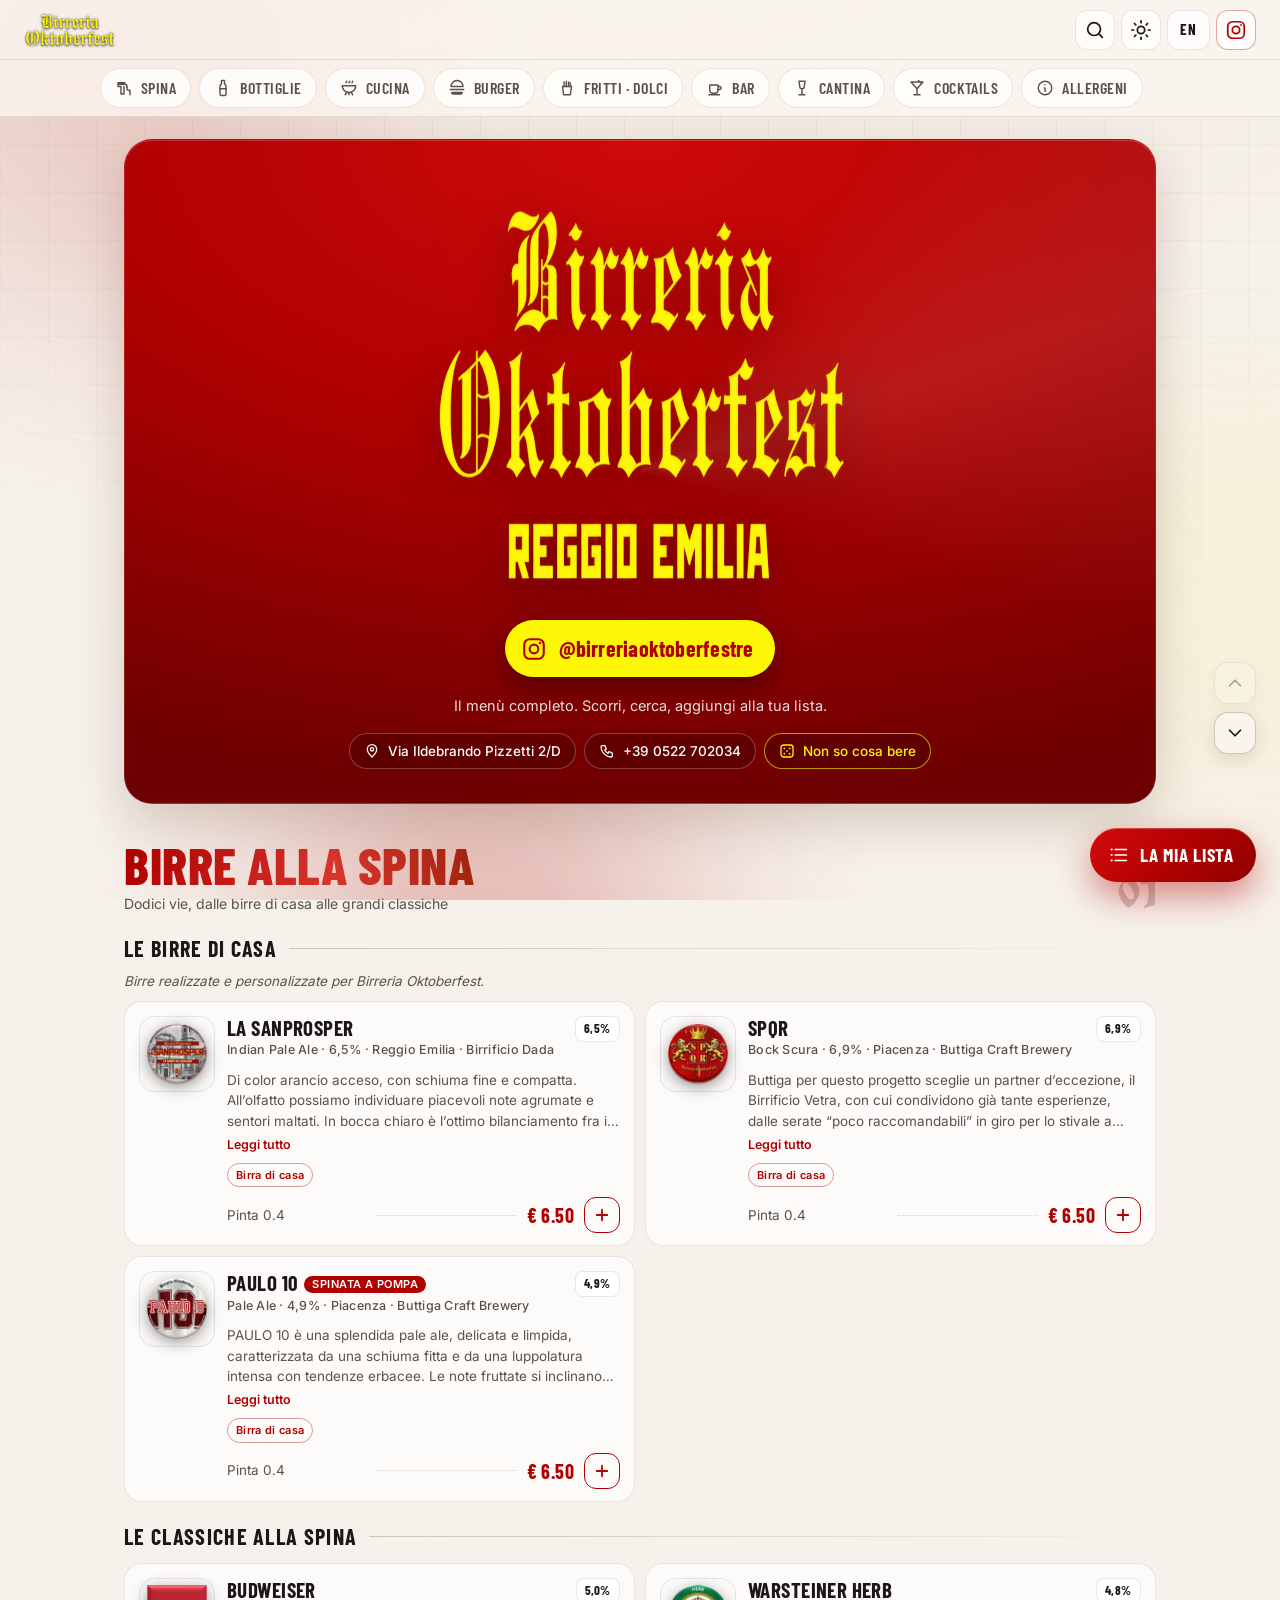
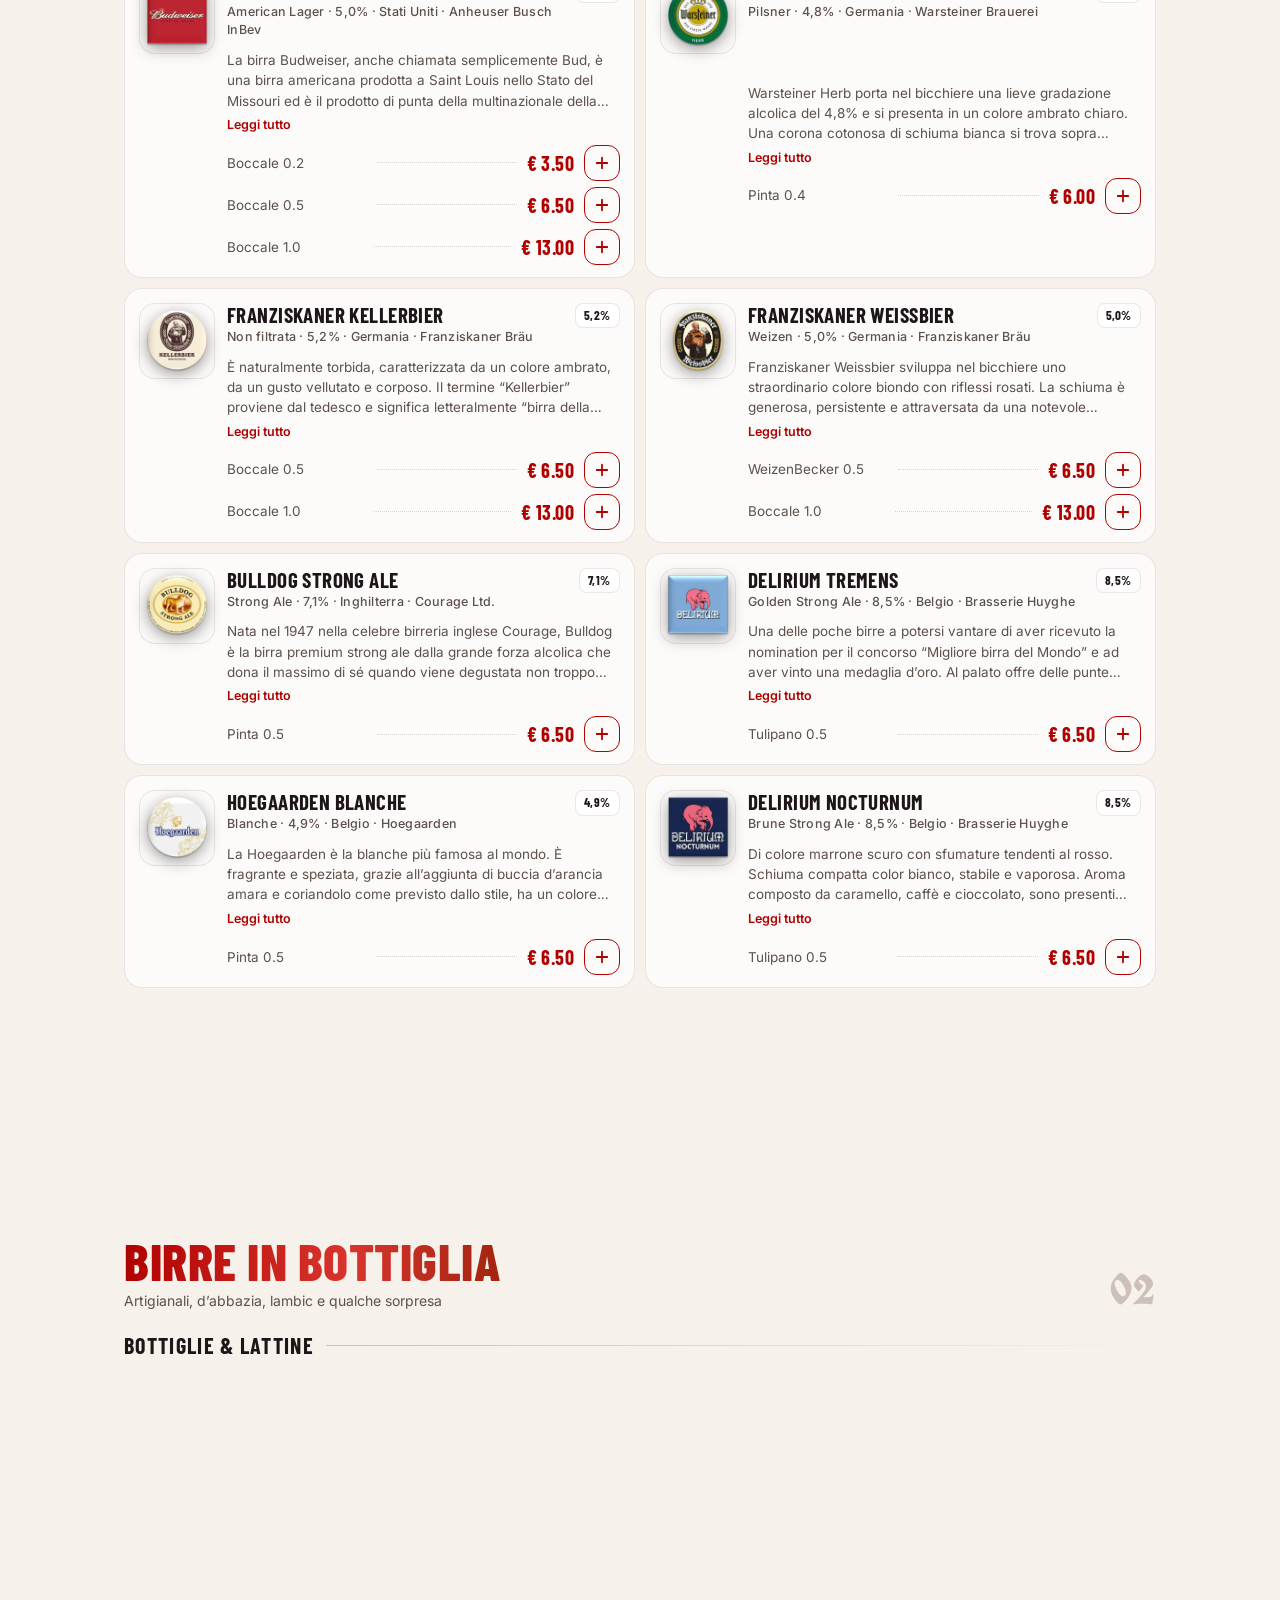
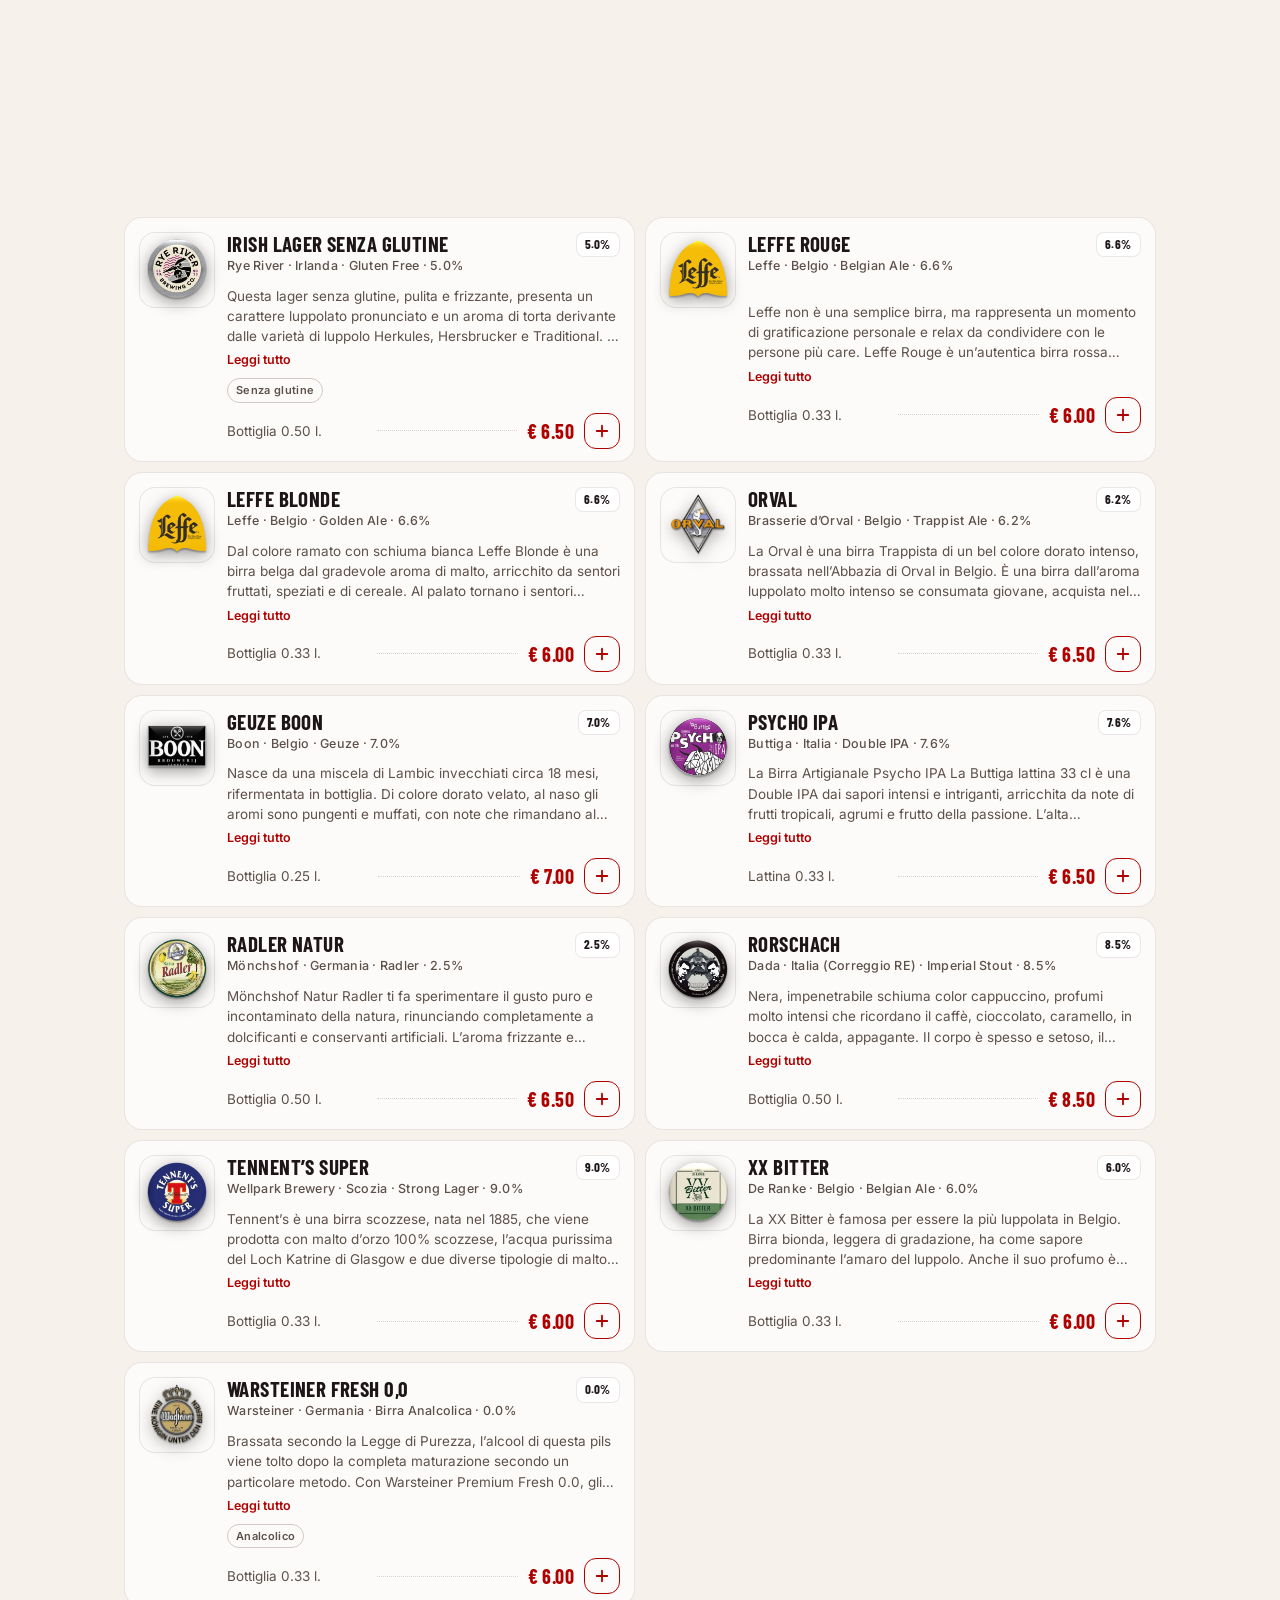
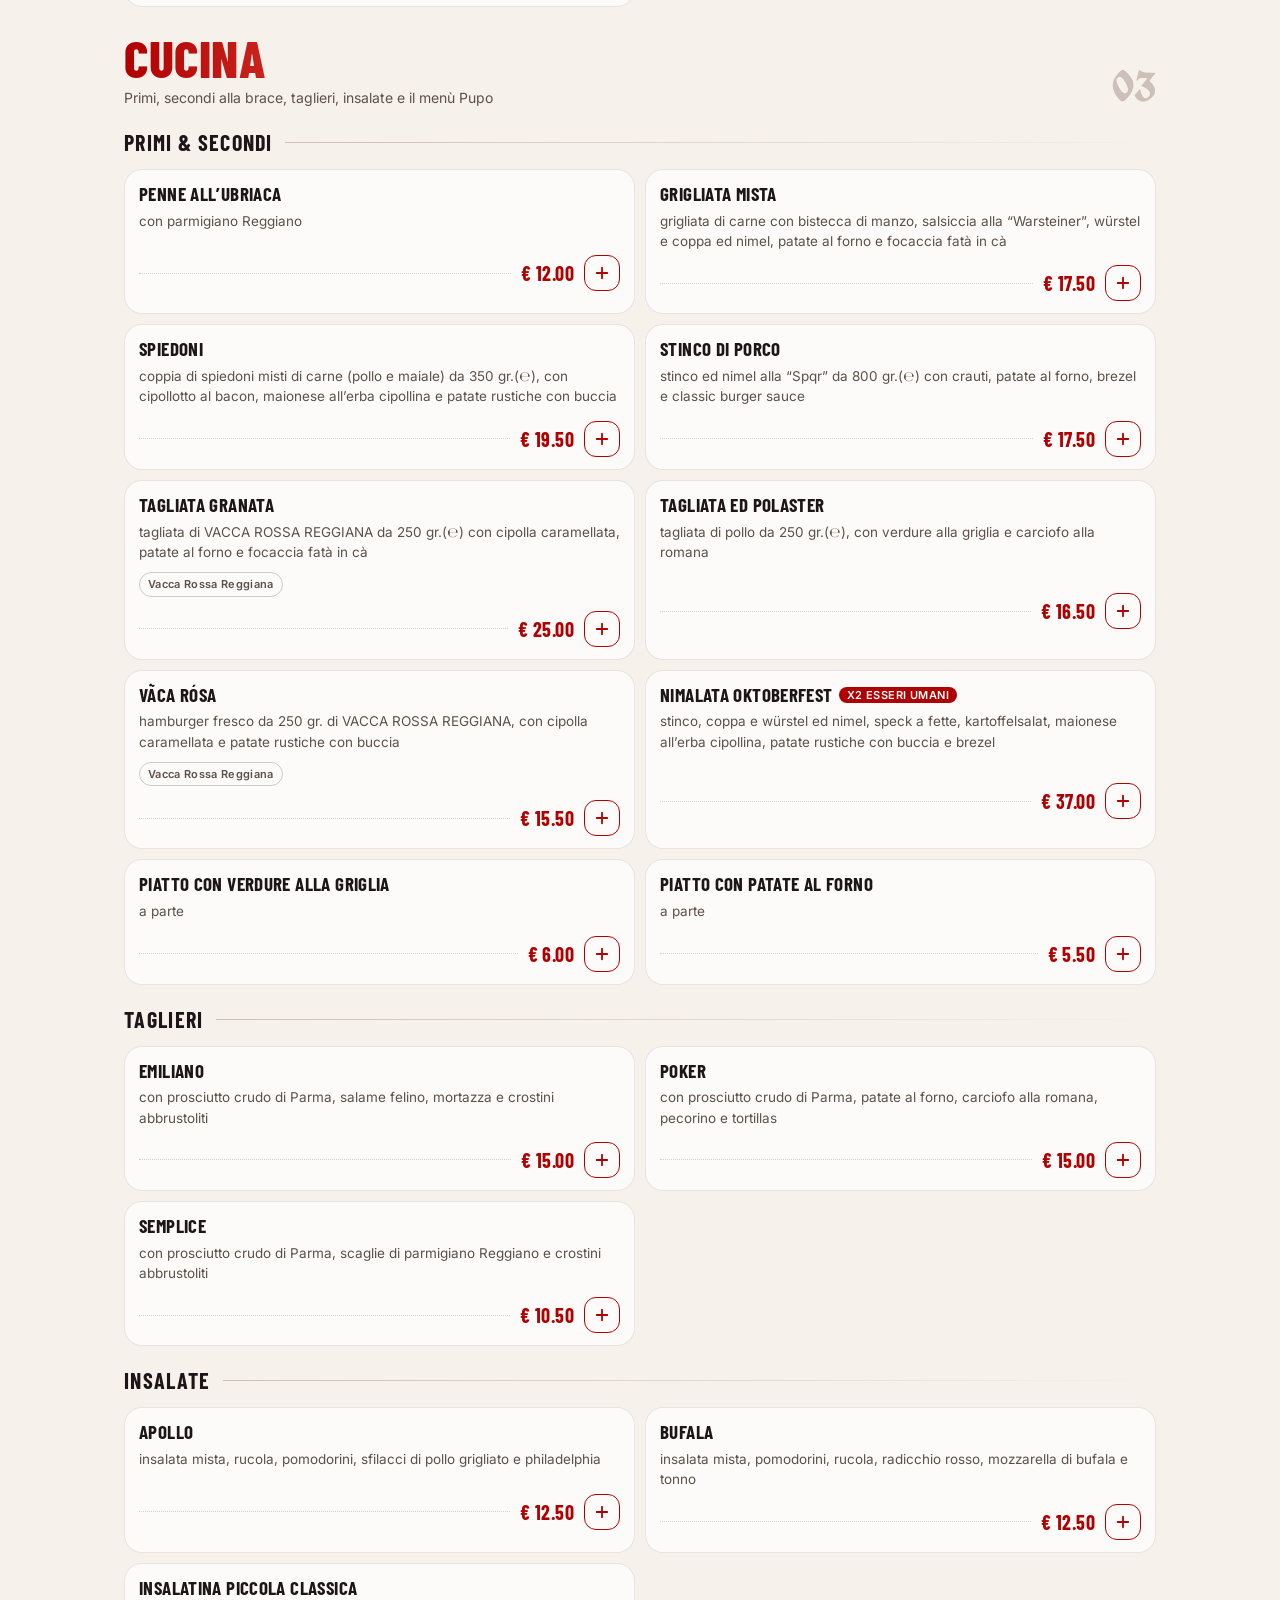
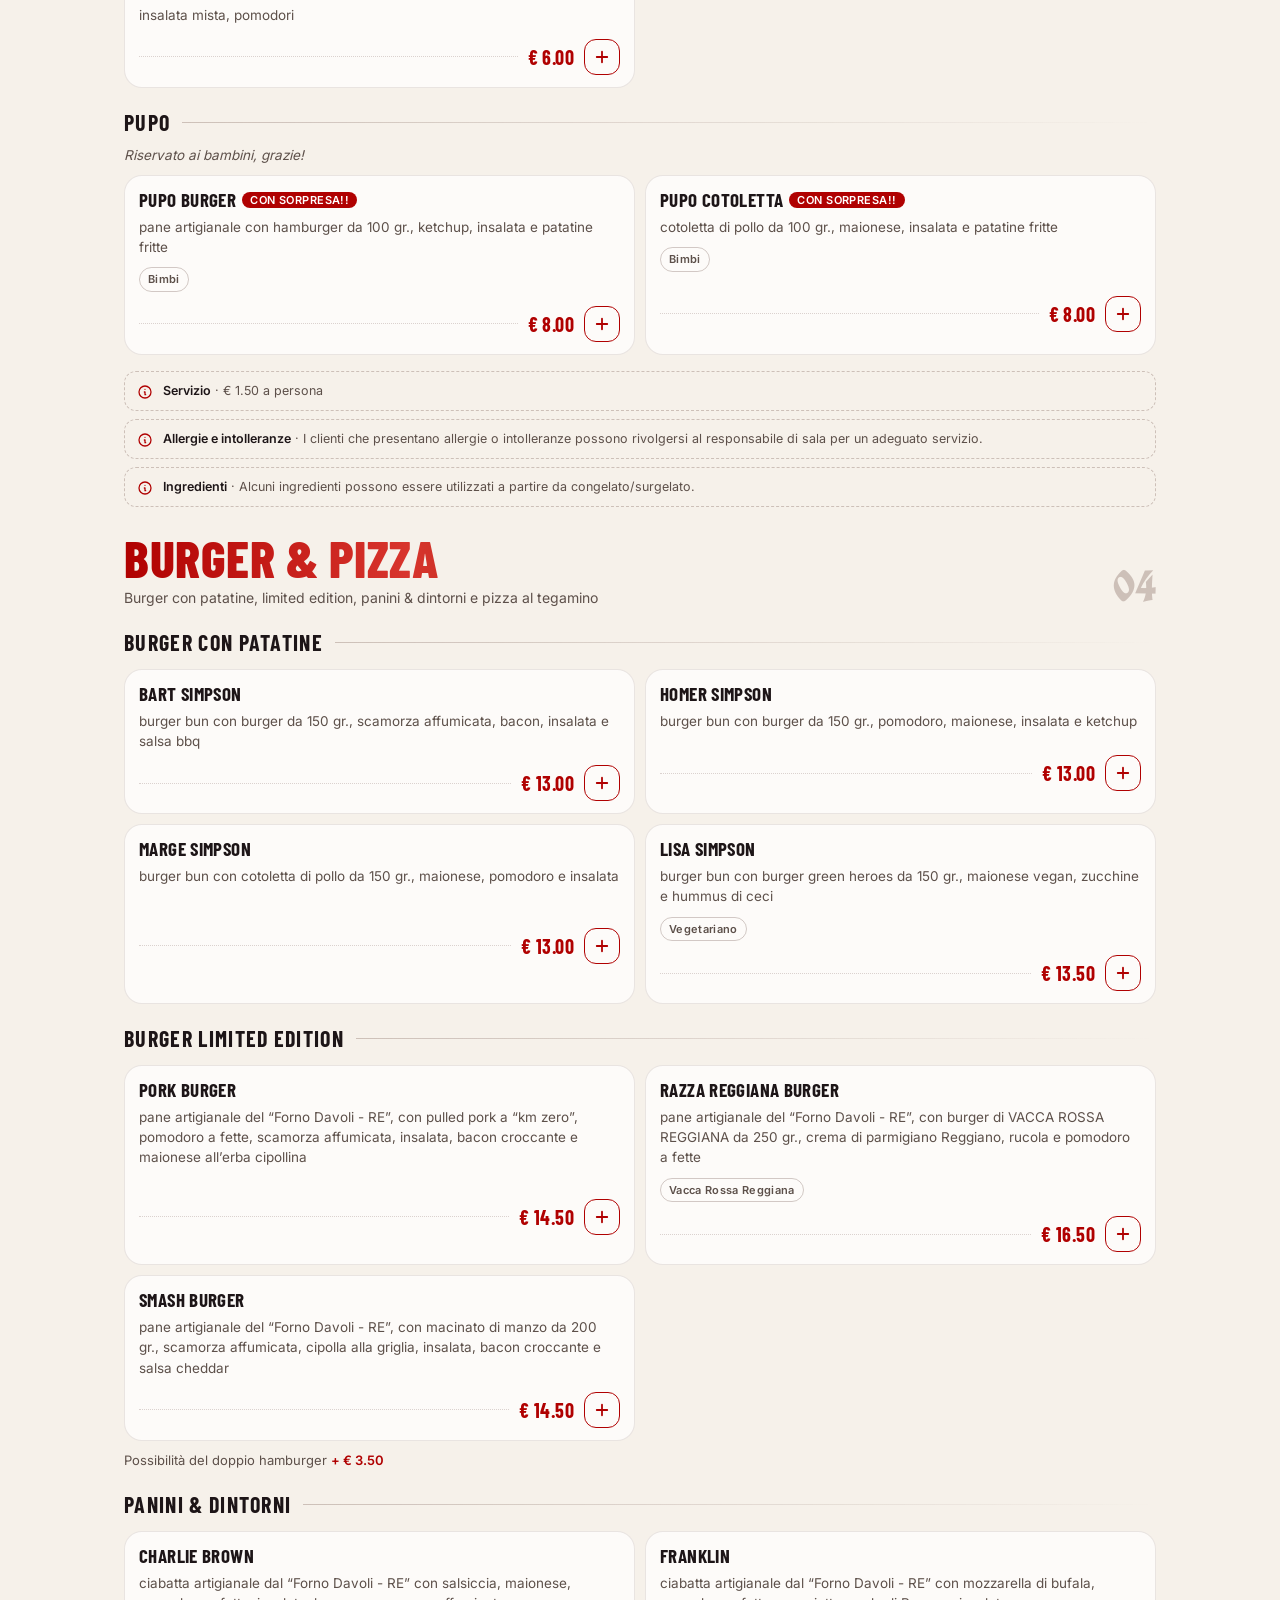
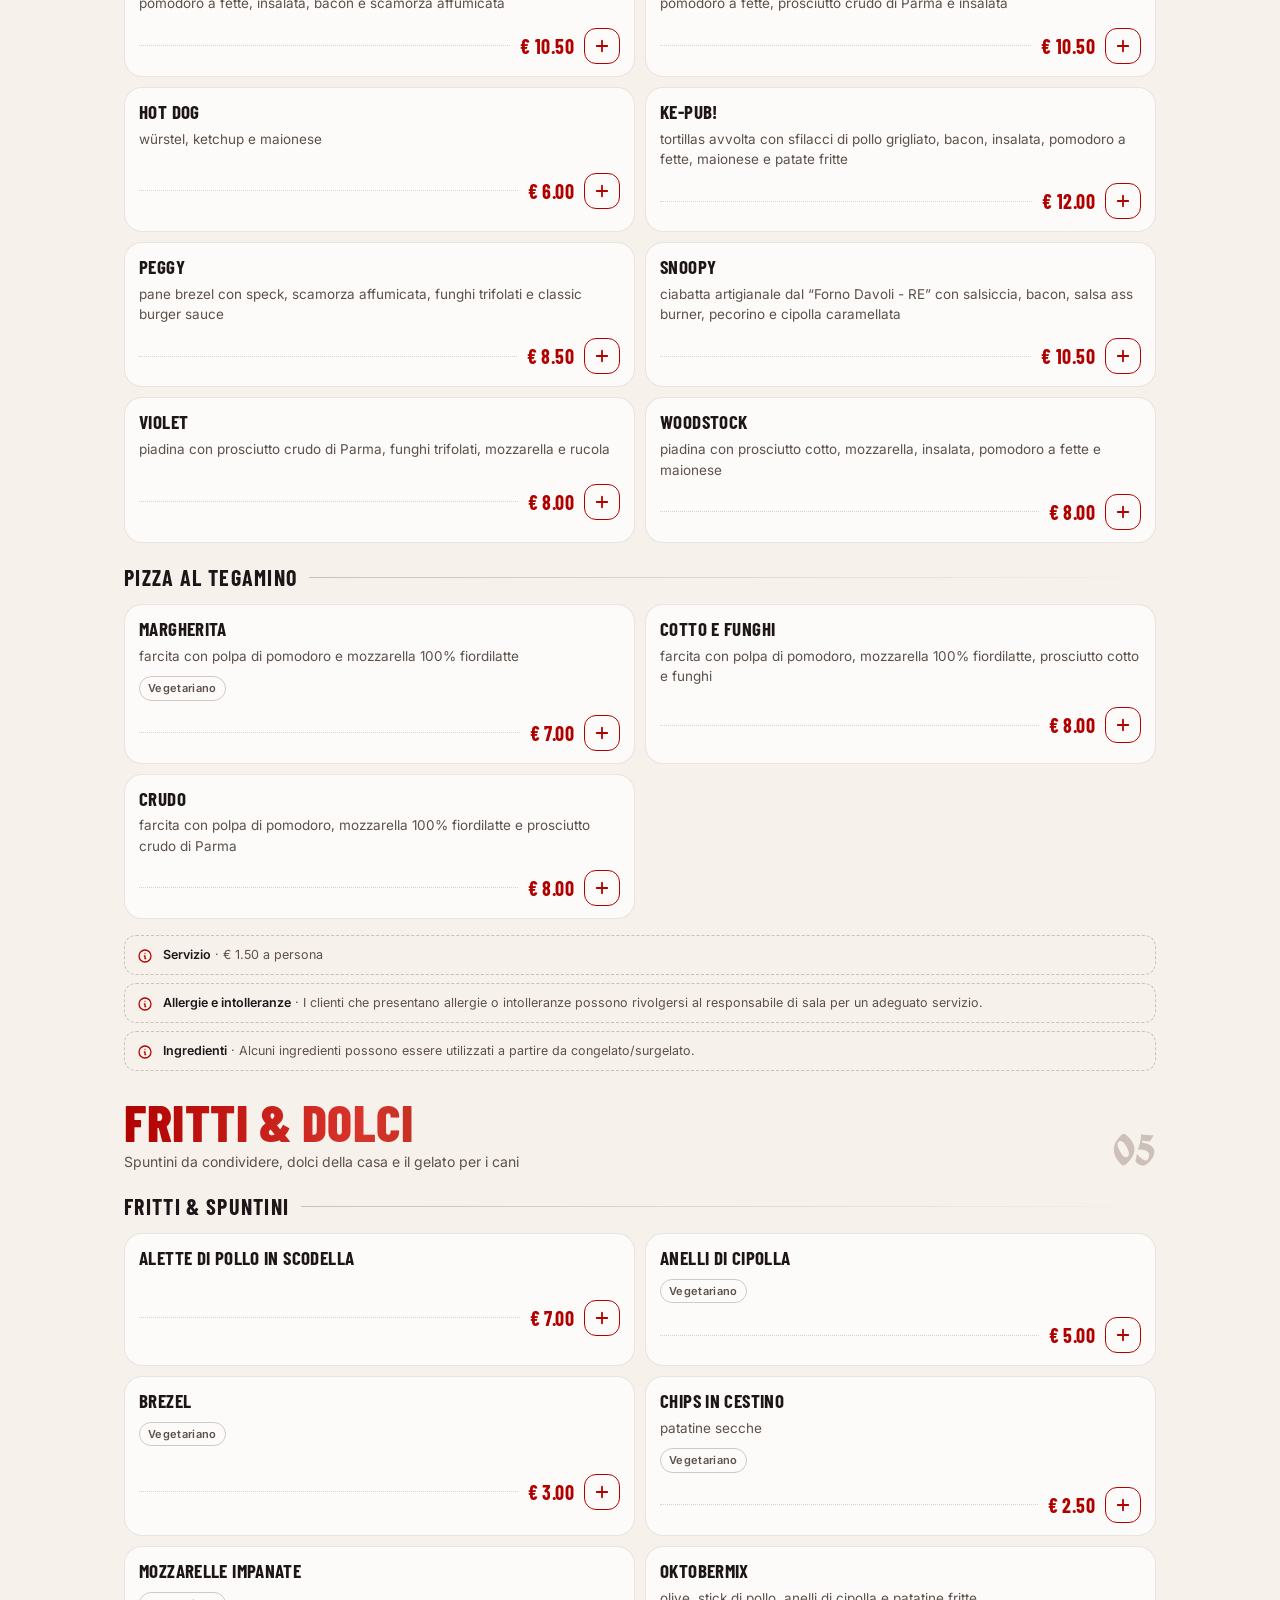
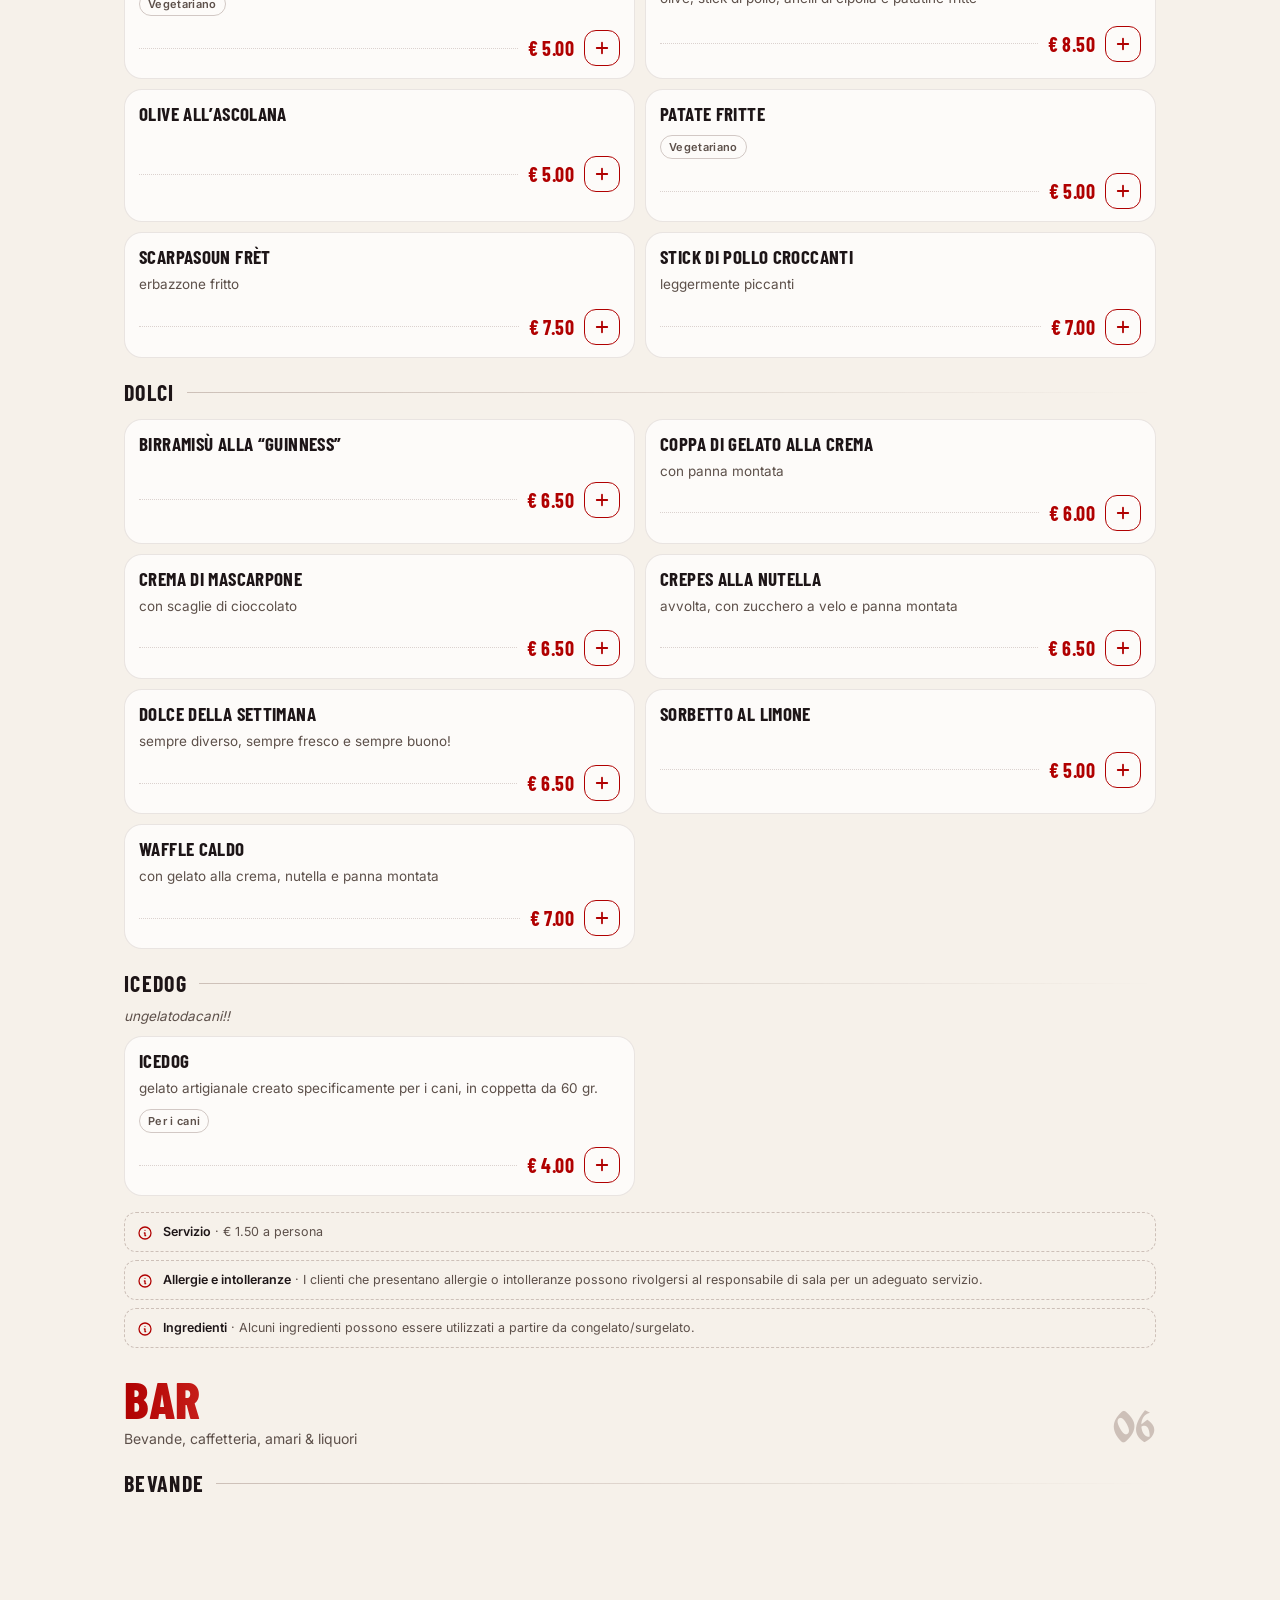
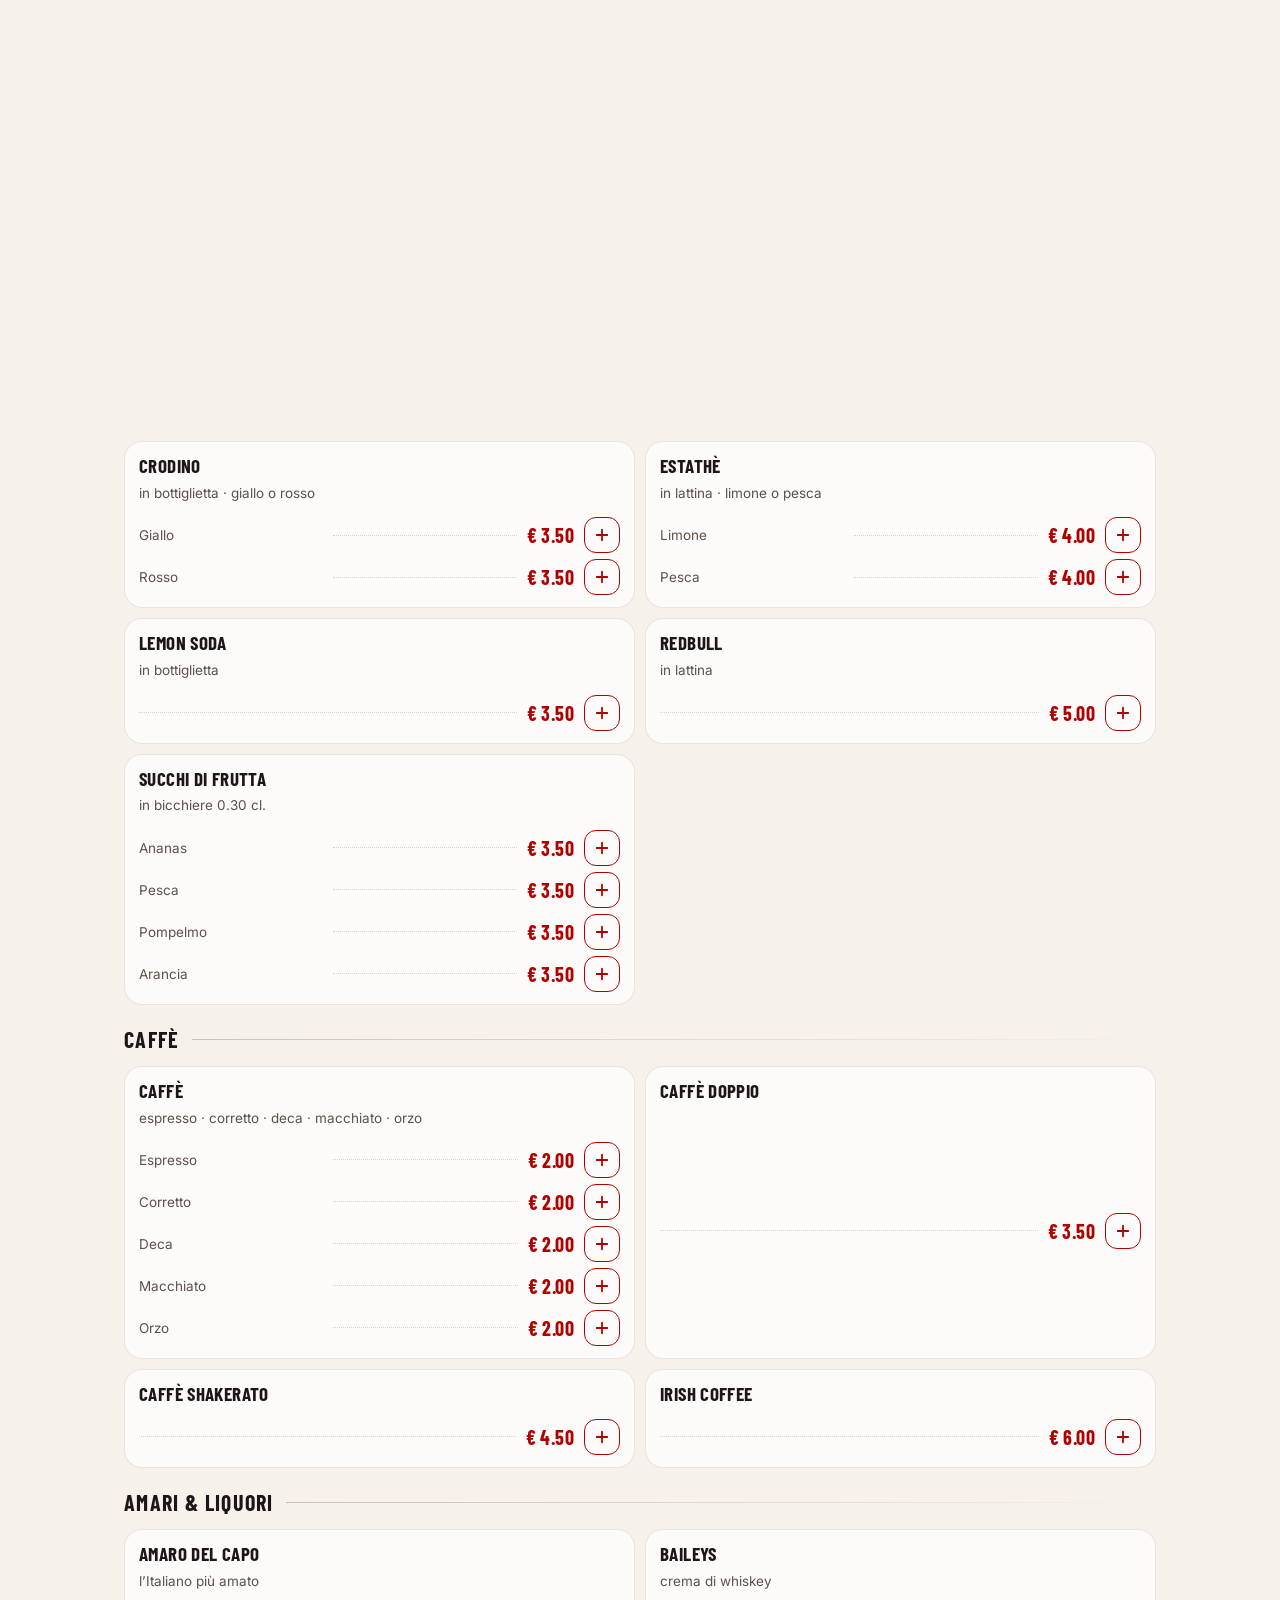
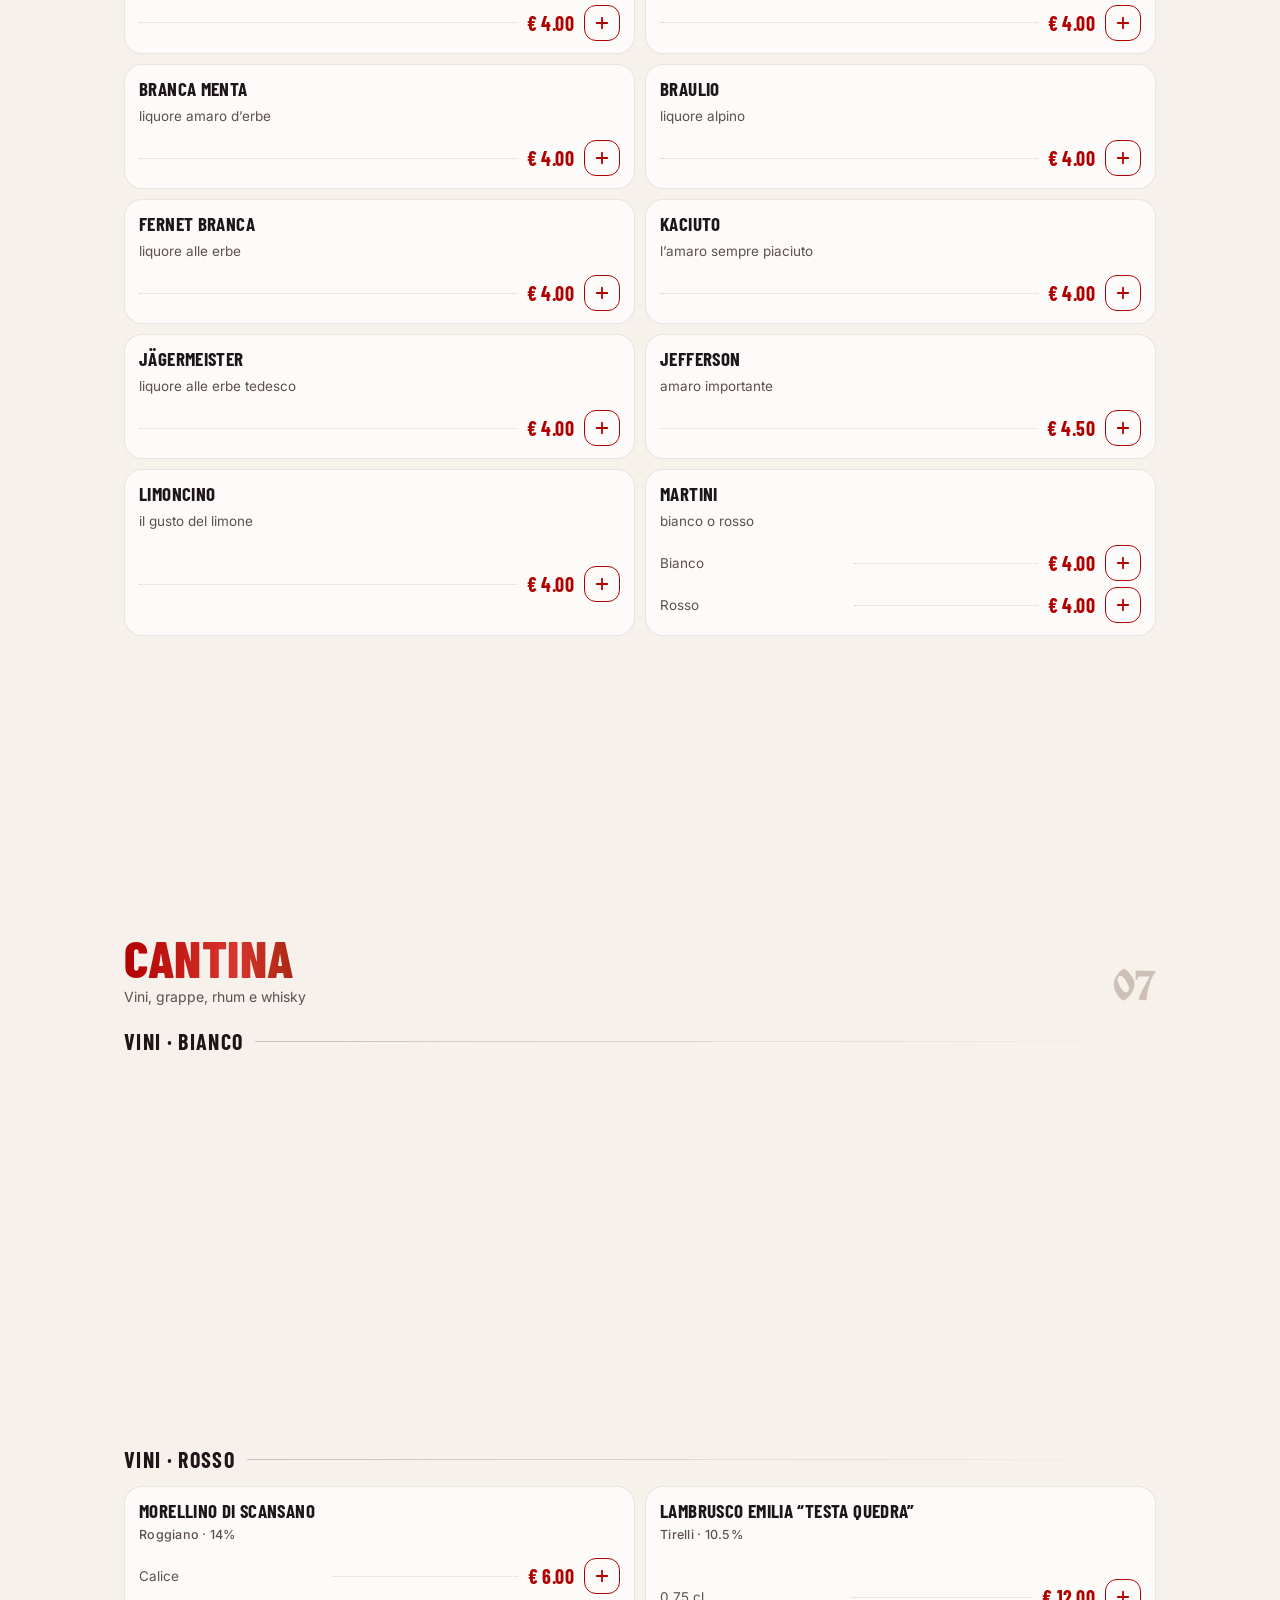
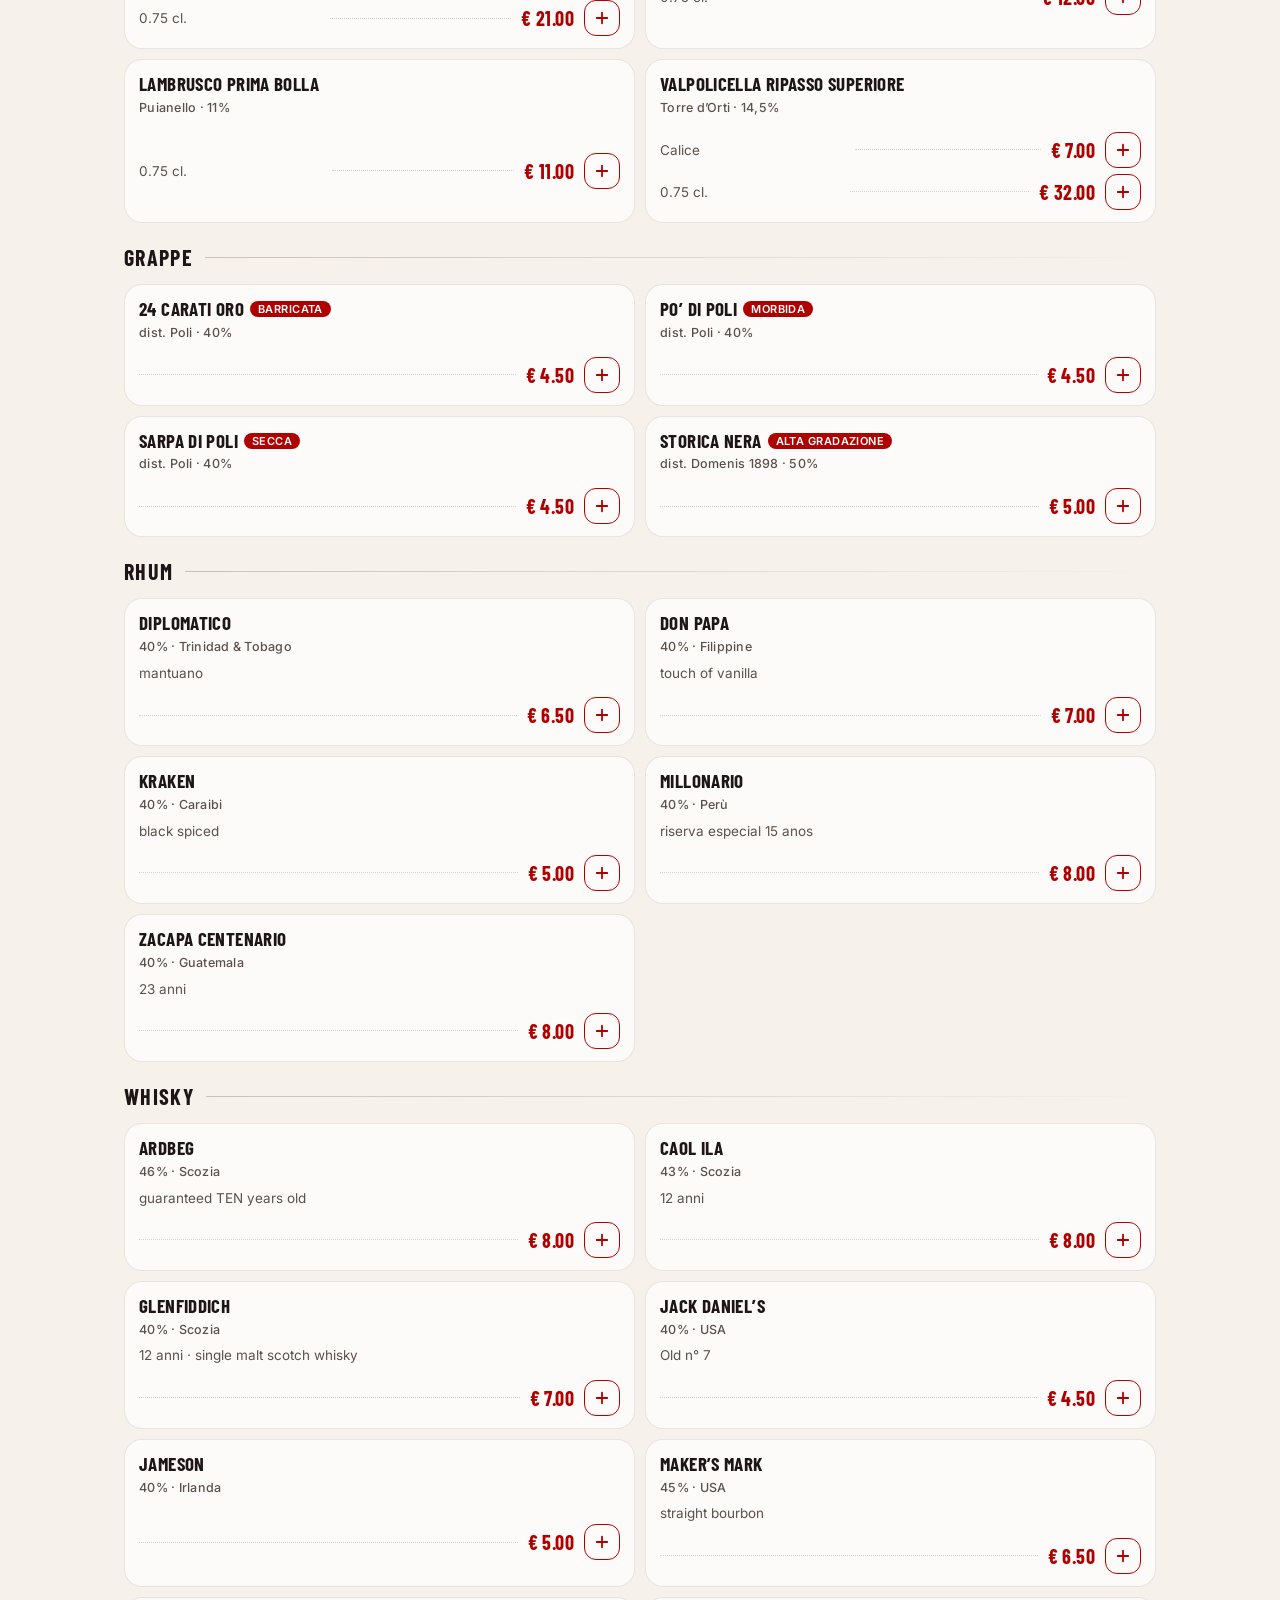
==== oktoberfest/index.html @ c05398ce "Add Birreria Oktoberfest digital menu Responsive single-page HTML menu for Birreria Oktoberfest (Reg" ====
<!DOCTYPE html>
<html lang="it" data-theme="dark">
<head>
  <meta charset="utf-8">
  <meta name="viewport" content="width=device-width, initial-scale=1, viewport-fit=cover">
  <title>Menù · Birreria Oktoberfest Reggio Emilia</title>
  <meta name="description" content="Il menù digitale di Birreria Oktoberfest, Reggio Emilia: birre alla spina e in bottiglia, cucina, burger, pizza al tegamino, fritti, dolci, cantina e cocktails.">
  <meta name="theme-color" content="#b00101" media="(prefers-color-scheme: dark)">
  <meta name="theme-color" content="#b00101" media="(prefers-color-scheme: light)">
  <meta name="color-scheme" content="dark light">
  <meta name="apple-mobile-web-app-capable" content="yes">
  <meta name="apple-mobile-web-app-status-bar-style" content="black-translucent">
  <meta name="apple-mobile-web-app-title" content="Oktoberfest RE">
  <meta name="mobile-web-app-capable" content="yes">

  <meta property="og:type" content="website">
  <meta property="og:title" content="Menù · Birreria Oktoberfest Reggio Emilia">
  <meta property="og:description" content="Birre alla spina, bottiglie, cucina, burger, pizza, fritti, dolci, cantina e cocktails. Scansiona, scegli, segnati la tua lista.">
  <meta property="og:image" content="assets/img/logo-story.jpg">
  <meta property="og:locale" content="it_IT">
  <meta name="twitter:card" content="summary_large_image">

  <link rel="icon" href="assets/img/favicon.svg" type="image/svg+xml">
  <link rel="apple-touch-icon" href="assets/img/apple-touch-icon.png">
  <link rel="manifest" href="manifest.webmanifest">

  <link rel="preload" href="assets/fonts/barlow-condensed-700.woff2" as="font" type="font/woff2" crossorigin>
  <link rel="preload" href="assets/fonts/inter-variable.woff2" as="font" type="font/woff2" crossorigin>
  <link rel="stylesheet" href="assets/css/fonts.css">
  <link rel="stylesheet" href="assets/css/style.css">
</head>
<body>
  <noscript>
    <div class="noscript">Per visualizzare il menù è necessario abilitare JavaScript.</div>
  </noscript>

  <!-- Barra di avanzamento scroll -->
  <div class="progress" aria-hidden="true"><span id="progressBar"></span></div>

  <!-- Sfondo animato -->
  <div class="bg" aria-hidden="true">
    <div class="bg__glow bg__glow--a"></div>
    <div class="bg__glow bg__glow--b"></div>
    <div class="bg__glow bg__glow--c"></div>
    <div class="bg__grid"></div>
    <div class="bg__noise"></div>
  </div>

  <!-- Header -->
  <header class="topbar" id="topbar">
    <a class="topbar__brand" href="#top" data-i18n-aria="backToTop" aria-label="Torna all'inizio">
      <img src="assets/img/wordmark.webp" alt="Birreria Oktoberfest" width="600" height="225" decoding="async">
    </a>
    <div class="topbar__actions">
      <button class="icon-btn" id="searchToggle" type="button" data-i18n-aria="search" aria-label="Cerca nel menù" aria-expanded="false" aria-controls="searchBar">
        <svg viewBox="0 0 24 24"><circle cx="11" cy="11" r="7"/><path d="m20 20-3.5-3.5"/></svg>
      </button>
      <button class="icon-btn" id="themeToggle" type="button" data-i18n-aria="theme" aria-label="Cambia tema">
        <svg class="ic-moon" viewBox="0 0 24 24"><path d="M21 12.8A9 9 0 1 1 11.2 3a7 7 0 0 0 9.8 9.8Z"/></svg>
        <svg class="ic-sun" viewBox="0 0 24 24"><circle cx="12" cy="12" r="4"/><path d="M12 2v2M12 20v2M4.9 4.9l1.4 1.4M17.7 17.7l1.4 1.4M2 12h2M20 12h2M4.9 19.1l1.4-1.4M17.7 6.3l1.4-1.4"/></svg>
      </button>
      <button class="lang-btn" id="langToggle" type="button" aria-label="Switch language to English">EN</button>
      <a class="icon-btn icon-btn--ig" id="igTop" href="https://www.instagram.com/birreriaoktoberfestre/" target="_blank" rel="noopener" aria-label="Instagram @birreriaoktoberfestre">
        <svg viewBox="0 0 24 24"><rect x="3" y="3" width="18" height="18" rx="5"/><circle cx="12" cy="12" r="4"/><circle cx="17.5" cy="6.5" r="1" fill="currentColor" stroke="none"/></svg>
      </a>
    </div>
  </header>

  <!-- Ricerca -->
  <div class="searchbar" id="searchBar" hidden>
    <div class="searchbar__inner">
      <svg viewBox="0 0 24 24" aria-hidden="true"><circle cx="11" cy="11" r="7"/><path d="m20 20-3.5-3.5"/></svg>
      <input id="searchInput" type="search" autocomplete="off" spellcheck="false" placeholder="Cerca birra, piatto, cocktail…" data-i18n-ph="searchPh" aria-label="Cerca nel menù">
      <button class="searchbar__clear" id="searchClear" type="button" aria-label="Cancella" hidden>
        <svg viewBox="0 0 24 24"><path d="M6 6l12 12M18 6 6 18"/></svg>
      </button>
    </div>
    <p class="searchbar__hint" id="searchHint" aria-live="polite"></p>
  </div>

  <!-- Navigazione sezioni -->
  <nav class="nav" id="nav" aria-label="Sezioni del menù">
    <div class="nav__scroller" id="navScroller"></div>
    <div class="nav__sub" id="navSub" hidden></div>
  </nav>

  <main id="top">
    <!-- Hero -->
    <section class="hero" id="hero">
      <div class="hero__card">
        <div class="hero__shine" aria-hidden="true"></div>
        <img class="hero__logo" src="assets/img/logo-title.webp" alt="Birreria Oktoberfest · Reggio Emilia" width="785" height="410" fetchpriority="high">
        <a class="ig-pill" id="igPill" href="https://www.instagram.com/birreriaoktoberfestre/" target="_blank" rel="noopener">
          <svg viewBox="0 0 24 24" aria-hidden="true"><rect x="3" y="3" width="18" height="18" rx="5"/><circle cx="12" cy="12" r="4"/><circle cx="17.5" cy="6.5" r="1.1" fill="currentColor" stroke="none"/></svg>
          <span>@birreriaoktoberfestre</span>
        </a>
        <p class="hero__tag" data-i18n="heroTag">Il menù completo. Scorri, cerca, aggiungi alla tua lista.</p>
        <div class="hero__quick">
          <a class="chip chip--ghost" id="mapsLink" href="#" target="_blank" rel="noopener">
            <svg viewBox="0 0 24 24" aria-hidden="true"><path d="M12 21s7-6.2 7-11.5A7 7 0 0 0 5 9.5C5 14.8 12 21 12 21Z"/><circle cx="12" cy="9.5" r="2.5"/></svg>
            <span id="addrText"></span>
          </a>
          <a class="chip chip--ghost" id="phoneLink" href="#">
            <svg viewBox="0 0 24 24" aria-hidden="true"><path d="M5 4h4l2 5-2.5 1.5a11 11 0 0 0 5 5L15 13l5 2v4a2 2 0 0 1-2 2A16 16 0 0 1 3 6a2 2 0 0 1 2-2Z"/></svg>
            <span id="phoneText"></span>
          </a>
          <button class="chip chip--accent" id="surpriseBtn" type="button">
            <svg viewBox="0 0 24 24" aria-hidden="true"><rect x="3" y="3" width="18" height="18" rx="4"/><circle cx="8" cy="8" r="1.3" fill="currentColor" stroke="none"/><circle cx="16" cy="8" r="1.3" fill="currentColor" stroke="none"/><circle cx="12" cy="12" r="1.3" fill="currentColor" stroke="none"/><circle cx="8" cy="16" r="1.3" fill="currentColor" stroke="none"/><circle cx="16" cy="16" r="1.3" fill="currentColor" stroke="none"/></svg>
            <span data-i18n="surprise">Non so cosa bere</span>
          </button>
        </div>
      </div>
    </section>

    <!-- Le sezioni vengono generate da app.js -->
    <div id="menuRoot"></div>

    <!-- Nessun risultato -->
    <div class="empty" id="emptyState" hidden>
      <svg viewBox="0 0 24 24" aria-hidden="true"><circle cx="11" cy="11" r="7"/><path d="m20 20-3.5-3.5M8.5 11h5"/></svg>
      <p data-i18n="noResults">Nessun risultato. Prova con un’altra parola.</p>
    </div>

    <footer class="footer">
      <img class="footer__logo" src="assets/img/logo-title.webp" alt="" width="785" height="410" loading="lazy" decoding="async">
      <p class="footer__line" id="footerAddr"></p>
      <p class="footer__line" id="footerPhone"></p>
      <a class="ig-pill ig-pill--small" href="https://www.instagram.com/birreriaoktoberfestre/" target="_blank" rel="noopener">
        <svg viewBox="0 0 24 24" aria-hidden="true"><rect x="3" y="3" width="18" height="18" rx="5"/><circle cx="12" cy="12" r="4"/><circle cx="17.5" cy="6.5" r="1.1" fill="currentColor" stroke="none"/></svg>
        <span>@birreriaoktoberfestre</span>
      </a>
      <div class="footer__notes" id="footerNotes"></div>
      <p class="footer__legal" data-i18n="legal">Prezzi in euro, IVA inclusa. Il menù può subire variazioni.</p>
    </footer>
  </main>

  <!-- Pulsanti flottanti -->
  <div class="fabs" aria-hidden="false">
    <button class="fab fab--ghost" id="prevSection" type="button" data-i18n-aria="prevSection" aria-label="Sezione precedente">
      <svg viewBox="0 0 24 24"><path d="m6 15 6-6 6 6"/></svg>
    </button>
    <button class="fab fab--ghost" id="nextSection" type="button" data-i18n-aria="nextSection" aria-label="Sezione successiva">
      <svg viewBox="0 0 24 24"><path d="m6 9 6 6 6-6"/></svg>
    </button>
    <button class="fab fab--ghost fab--top" id="toTop" type="button" data-i18n-aria="backToTop" aria-label="Torna all'inizio">
      <svg viewBox="0 0 24 24"><path d="M12 19V5M5 12l7-7 7 7"/></svg>
    </button>
  </div>

  <button class="list-fab" id="listFab" type="button" aria-controls="listDrawer" aria-expanded="false">
    <svg viewBox="0 0 24 24" aria-hidden="true"><path d="M8 6h12M8 12h12M8 18h12"/><circle cx="4" cy="6" r="1.2" fill="currentColor" stroke="none"/><circle cx="4" cy="12" r="1.2" fill="currentColor" stroke="none"/><circle cx="4" cy="18" r="1.2" fill="currentColor" stroke="none"/></svg>
    <span class="list-fab__label" data-i18n="myList">La mia lista</span>
    <span class="list-fab__count" id="listCount" hidden>0</span>
  </button>

  <!-- Drawer lista -->
  <div class="drawer-backdrop" id="drawerBackdrop" hidden></div>
  <aside class="drawer" id="listDrawer" role="dialog" aria-modal="true" aria-labelledby="drawerTitle" hidden>
    <div class="drawer__grip" aria-hidden="true"></div>
    <header class="drawer__head">
      <div>
        <h2 class="drawer__title" id="drawerTitle" data-i18n="myList">La mia lista</h2>
        <p class="drawer__sub" data-i18n="listSub">Un promemoria per ordinare con calma. Non è un ordine.</p>
      </div>
      <button class="icon-btn" id="drawerClose" type="button" data-i18n-aria="close" aria-label="Chiudi">
        <svg viewBox="0 0 24 24"><path d="M6 6l12 12M18 6 6 18"/></svg>
      </button>
    </header>
    <div class="drawer__body" id="drawerBody"></div>
    <div class="drawer__empty" id="drawerEmpty">
      <svg viewBox="0 0 24 24" aria-hidden="true"><path d="M5 7h14l-1.5 11h-11Z"/><path d="M9 7V5a3 3 0 0 1 6 0v2"/></svg>
      <p data-i18n="listEmpty">La lista è vuota. Tocca <b>+</b> accanto a una voce per aggiungerla.</p>
    </div>
    <div class="drawer__note">
      <label for="listNote" data-i18n="noteLabel">Appunti</label>
      <textarea id="listNote" rows="2" data-i18n-ph="notePh" placeholder="Es. tavolo 6 · senza cipolla · due cannucce…"></textarea>
    </div>
    <footer class="drawer__foot">
      <div class="drawer__total">
        <span data-i18n="estTotal">Totale indicativo</span>
        <strong id="listTotal">€ 0.00</strong>
      </div>
      <div class="drawer__actions">
        <button class="btn btn--ghost" id="listClear" type="button" data-i18n="clear">Svuota</button>
        <button class="btn btn--ghost" id="listCopy" type="button" data-i18n="copy">Copia</button>
        <button class="btn btn--primary" id="listShare" type="button">
          <svg viewBox="0 0 24 24" aria-hidden="true"><path d="M4 12v7a1 1 0 0 0 1 1h14a1 1 0 0 0 1-1v-7M12 15V3M7 8l5-5 5 5"/></svg>
          <span data-i18n="share">Condividi</span>
        </button>
      </div>
    </footer>
  </aside>

  <!-- Toast -->
  <div class="toast" id="toast" role="status" aria-live="polite"></div>

  <script src="assets/js/menu-data.js"></script>
  <script src="assets/js/app.js"></script>
</body>
</html>
---- oktoberfest/assets/css/fonts.css ----
/* Font self-hosted (subset latin) · Barlow Condensed, Inter, UnifrakturCook · SIL Open Font License */
@font-face {
  font-family: 'Barlow Condensed';
  font-style: normal;
  font-weight: 500;
  font-display: swap;
  src: url(../fonts/barlow-condensed-500.woff2) format('woff2');
  unicode-range: U+0000-00FF, U+0131, U+0152-0153, U+02BB-02BC, U+02C6, U+02DA, U+02DC, U+0304, U+0308, U+0329, U+2000-206F, U+20AC, U+2122, U+2191, U+2193, U+2212, U+2215, U+FEFF, U+FFFD;
}
@font-face {
  font-family: 'Barlow Condensed';
  font-style: normal;
  font-weight: 600;
  font-display: swap;
  src: url(../fonts/barlow-condensed-600.woff2) format('woff2');
  unicode-range: U+0000-00FF, U+0131, U+0152-0153, U+02BB-02BC, U+02C6, U+02DA, U+02DC, U+0304, U+0308, U+0329, U+2000-206F, U+20AC, U+2122, U+2191, U+2193, U+2212, U+2215, U+FEFF, U+FFFD;
}
@font-face {
  font-family: 'Barlow Condensed';
  font-style: normal;
  font-weight: 700;
  font-display: swap;
  src: url(../fonts/barlow-condensed-700.woff2) format('woff2');
  unicode-range: U+0000-00FF, U+0131, U+0152-0153, U+02BB-02BC, U+02C6, U+02DA, U+02DC, U+0304, U+0308, U+0329, U+2000-206F, U+20AC, U+2122, U+2191, U+2193, U+2212, U+2215, U+FEFF, U+FFFD;
}
@font-face {
  font-family: 'Barlow Condensed';
  font-style: normal;
  font-weight: 800;
  font-display: swap;
  src: url(../fonts/barlow-condensed-800.woff2) format('woff2');
  unicode-range: U+0000-00FF, U+0131, U+0152-0153, U+02BB-02BC, U+02C6, U+02DA, U+02DC, U+0304, U+0308, U+0329, U+2000-206F, U+20AC, U+2122, U+2191, U+2193, U+2212, U+2215, U+FEFF, U+FFFD;
}
@font-face {
  font-family: 'UnifrakturCook';
  font-style: normal;
  font-weight: 700;
  font-display: swap;
  src: url(../fonts/unifrakturcook-700.woff2) format('woff2');
  unicode-range: U+0000-00FF, U+0131, U+0152-0153, U+02BB-02BC, U+02C6, U+02DA, U+02DC, U+0304, U+0308, U+0329, U+2000-206F, U+20AC, U+2122, U+2191, U+2193, U+2212, U+2215, U+FEFF, U+FFFD;
}
@font-face {
  font-family: 'Inter';
  font-style: normal;
  font-weight: 400 700;
  font-display: swap;
  src: url(../fonts/inter-variable.woff2) format('woff2');
  unicode-range: U+0000-00FF, U+0131, U+0152-0153, U+02BB-02BC, U+02C6, U+02DA, U+02DC, U+0304, U+0308, U+0329, U+2000-206F, U+20AC, U+2122, U+2191, U+2193, U+2212, U+2215, U+FEFF, U+FFFD;
}
---- oktoberfest/assets/css/style.css ----
/* =====================================================================
   BIRRERIA OKTOBERFEST · Menù digitale
   ===================================================================== */

:root {
  --red: #b00101;
  --red-deep: #6d0000;
  --red-glow: rgba(176, 1, 1, .55);
  --yellow: #fdf607;
  --yellow-soft: #ffe94d;
  --yellow-ink: #3a3300;

  --bg: #0c0a0b;
  --bg-2: #15100f;
  --surface: rgba(255, 255, 255, .045);
  --surface-2: rgba(255, 255, 255, .08);
  --surface-solid: #1b1517;
  --line: rgba(255, 255, 255, .09);
  --line-strong: rgba(255, 255, 255, .18);
  --text: #f5efe8;
  --muted: #b3a8a0;
  --faint: #7d726b;
  --shadow: 0 20px 50px rgba(0, 0, 0, .55);
  --shadow-sm: 0 6px 18px rgba(0, 0, 0, .35);
  --glass: rgba(14, 11, 12, .72);
  --grid-ink: rgba(255, 255, 255, .035);

  --font-brand: "UnifrakturCook", "Old English Text MT", "Blackletter", serif;
  --font-display: "Barlow Condensed", "Oswald", "Arial Narrow", sans-serif;
  --font-body: "Inter", system-ui, -apple-system, "Segoe UI", Roboto, sans-serif;

  --radius: 18px;
  --radius-sm: 12px;
  --topbar-h: 60px;
  --nav-h: 56px;
  --gutter: 16px;
  --maxw: 1080px;
  --ease: cubic-bezier(.2, .7, .2, 1);
  --spring: cubic-bezier(.34, 1.56, .64, 1);
}

:root[data-theme="light"] {
  --bg: #f6f1ea;
  --bg-2: #efe6dc;
  --surface: rgba(255, 255, 255, .72);
  --surface-2: rgba(255, 255, 255, .95);
  --surface-solid: #ffffff;
  --line: rgba(60, 20, 10, .10);
  --line-strong: rgba(60, 20, 10, .22);
  --text: #1d1517;
  --muted: #5d504a;
  --faint: #8b7f78;
  --shadow: 0 20px 50px rgba(80, 30, 10, .18);
  --shadow-sm: 0 6px 18px rgba(80, 30, 10, .12);
  --glass: rgba(250, 246, 240, .78);
  --grid-ink: rgba(120, 40, 20, .06);
  --red-glow: rgba(176, 1, 1, .22);
}

/* ---------- Reset ---------- */
*, *::before, *::after { box-sizing: border-box; }
html { scroll-behavior: smooth; -webkit-text-size-adjust: 100%; }
html:has(.drawer:not([hidden])) { overflow: hidden; }
body {
  margin: 0;
  font-family: var(--font-body);
  color: var(--text);
  background: var(--bg);
  line-height: 1.5;
  -webkit-font-smoothing: antialiased;
  overflow-x: hidden;
  min-height: 100dvh;
}
img { max-width: 100%; display: block; }
button { font: inherit; color: inherit; cursor: pointer; }
a { color: inherit; }
svg { width: 22px; height: 22px; fill: none; stroke: currentColor; stroke-width: 1.9; stroke-linecap: round; stroke-linejoin: round; flex: none; }
[hidden] { display: none !important; }
:focus-visible { outline: 2px solid var(--yellow); outline-offset: 3px; border-radius: 6px; }

.noscript { padding: 20px; text-align: center; background: var(--red); color: #fff; }

/* ---------- Background ---------- */
.bg { position: fixed; inset: 0; z-index: -1; overflow: hidden; background: radial-gradient(120% 90% at 50% -10%, var(--bg-2), var(--bg) 60%); }
.bg__glow { position: absolute; border-radius: 50%; filter: blur(80px); opacity: .9; will-change: transform; }
.bg__glow--a { width: 60vmax; height: 60vmax; left: -20vmax; top: -22vmax; background: radial-gradient(circle, var(--red-glow), transparent 65%); animation: drift 26s var(--ease) infinite alternate; }
.bg__glow--b { width: 50vmax; height: 50vmax; right: -22vmax; top: 30vh; background: radial-gradient(circle, rgba(253, 246, 7, .13), transparent 65%); animation: drift 32s var(--ease) infinite alternate-reverse; }
.bg__glow--c { width: 55vmax; height: 55vmax; left: 10vw; bottom: -30vmax; background: radial-gradient(circle, rgba(176, 1, 1, .35), transparent 65%); animation: drift 38s var(--ease) infinite alternate; }
.bg__grid {
  position: absolute; inset: 0;
  background-image:
    linear-gradient(var(--grid-ink) 1px, transparent 1px),
    linear-gradient(90deg, var(--grid-ink) 1px, transparent 1px);
  background-size: 48px 48px;
  mask-image: radial-gradient(80% 60% at 50% 20%, #000 20%, transparent 100%);
  -webkit-mask-image: radial-gradient(80% 60% at 50% 20%, #000 20%, transparent 100%);
}
.bg__noise {
  position: absolute; inset: 0; opacity: .07; mix-blend-mode: overlay;
  background-image: url("data:image/svg+xml;utf8,<svg xmlns='http://www.w3.org/2000/svg' width='160' height='160'><filter id='n'><feTurbulence type='fractalNoise' baseFrequency='.9' numOctaves='2' stitchTiles='stitch'/></filter><rect width='100%' height='100%' filter='url(%23n)'/></svg>");
}
@keyframes drift {
  from { transform: translate3d(0, 0, 0) scale(1); }
  to   { transform: translate3d(8vw, 6vh, 0) scale(1.15); }
}

/* ---------- Progress ---------- */
.progress { position: fixed; top: 0; left: 0; right: 0; height: 3px; z-index: 60; background: transparent; }
.progress span { display: block; height: 100%; width: 0; background: linear-gradient(90deg, var(--red), var(--yellow)); box-shadow: 0 0 12px var(--yellow); transition: width .1s linear; }

/* ---------- Topbar ---------- */
.topbar {
  position: sticky; top: 0; z-index: 50;
  height: var(--topbar-h);
  display: flex; align-items: center; justify-content: space-between; gap: 12px;
  padding: 0 var(--gutter);
  padding-top: env(safe-area-inset-top);
  background: var(--glass);
  backdrop-filter: blur(18px) saturate(140%);
  -webkit-backdrop-filter: blur(18px) saturate(140%);
  border-bottom: 1px solid var(--line);
}
.topbar__brand img { height: 30px; width: auto; filter: drop-shadow(0 2px 8px rgba(0,0,0,.4)); }
:root[data-theme="light"] .topbar__brand img { filter: drop-shadow(0 1px 1px rgba(0,0,0,.55)) drop-shadow(0 0 1px rgba(0,0,0,.6)); }
.topbar__actions { display: flex; align-items: center; gap: 6px; }

.icon-btn {
  width: 40px; height: 40px; border-radius: 12px; border: 1px solid var(--line);
  background: var(--surface); display: inline-flex; align-items: center; justify-content: center;
  color: var(--text); text-decoration: none;
  transition: transform .2s var(--spring), background .2s, border-color .2s;
}
.icon-btn:hover { background: var(--surface-2); border-color: var(--line-strong); }
.icon-btn:active { transform: scale(.92); }
.icon-btn--ig { color: var(--yellow); border-color: rgba(253, 246, 7, .35); }
:root[data-theme="light"] .icon-btn--ig { color: var(--red); border-color: rgba(176, 1, 1, .35); }
.ic-sun { display: none; }
:root[data-theme="light"] .ic-sun { display: block; }
:root[data-theme="light"] .ic-moon { display: none; }

.lang-btn {
  height: 40px; padding: 0 12px; border-radius: 12px; border: 1px solid var(--line);
  background: var(--surface); font-family: var(--font-display); font-weight: 700; letter-spacing: .08em; font-size: 15px;
  transition: transform .2s var(--spring), background .2s;
}
.lang-btn:active { transform: scale(.92); }

/* ---------- Search ---------- */
.searchbar {
  position: sticky; top: var(--topbar-h); z-index: 49;
  background: var(--glass); backdrop-filter: blur(18px); -webkit-backdrop-filter: blur(18px);
  border-bottom: 1px solid var(--line);
  padding: 10px var(--gutter);
  animation: dropIn .25s var(--ease);
}
@keyframes dropIn { from { opacity: 0; transform: translateY(-8px); } to { opacity: 1; transform: none; } }
.searchbar__inner {
  position: relative; max-width: var(--maxw); margin: 0 auto;
  display: flex; align-items: center; gap: 10px;
  background: var(--surface); border: 1px solid var(--line-strong); border-radius: 14px; padding: 0 12px;
}
.searchbar__inner svg { color: var(--muted); }
.searchbar__inner input {
  flex: 1; min-width: 0; height: 46px; border: 0; background: transparent; color: var(--text); font: inherit; font-size: 16px; outline: none;
}
.searchbar__inner input::placeholder { color: var(--faint); }
.searchbar__inner input::-webkit-search-cancel-button { display: none; }
.searchbar__clear { width: 32px; height: 32px; border: 0; border-radius: 10px; background: var(--surface-2); display: inline-flex; align-items: center; justify-content: center; }
.searchbar__clear svg { width: 16px; height: 16px; }
.searchbar__hint { max-width: var(--maxw); margin: 6px auto 0; font-size: 12.5px; color: var(--muted); min-height: 1em; }
.searchbar__hint:empty { display: none; }

/* ---------- Nav ---------- */
.nav {
  position: sticky; top: var(--topbar-h); z-index: 48;
  background: var(--glass); backdrop-filter: blur(18px) saturate(140%); -webkit-backdrop-filter: blur(18px) saturate(140%);
  border-bottom: 1px solid var(--line);
}
.searchbar:not([hidden]) ~ .nav { top: calc(var(--topbar-h) + 68px); }
.nav__scroller, .nav__sub {
  display: flex; gap: 8px; overflow-x: auto; scrollbar-width: none; -ms-overflow-style: none;
  padding: 8px var(--gutter); scroll-padding: 0 var(--gutter); scroll-snap-type: x proximity;
  -webkit-overflow-scrolling: touch;
  max-width: calc(var(--maxw) + var(--gutter) * 2); margin: 0 auto;
  mask-image: linear-gradient(90deg, transparent 0, #000 var(--gutter), #000 calc(100% - var(--gutter)), transparent 100%);
  -webkit-mask-image: linear-gradient(90deg, transparent 0, #000 var(--gutter), #000 calc(100% - var(--gutter)), transparent 100%);
}
.nav__scroller::-webkit-scrollbar, .nav__sub::-webkit-scrollbar { display: none; }
.nav__sub { padding-top: 0; padding-bottom: 8px; }
.nav__sub:not([hidden]) { animation: dropIn .25s var(--ease); }

.nav-chip {
  flex: none; scroll-snap-align: start;
  display: inline-flex; align-items: center; gap: 8px;
  height: 40px; padding: 0 14px; border-radius: 999px;
  border: 1px solid var(--line); background: var(--surface);
  font-family: var(--font-display); font-weight: 600; font-size: 16px; letter-spacing: .03em; text-transform: uppercase;
  color: var(--muted); white-space: nowrap; text-decoration: none;
  transition: color .2s, background .25s var(--ease), border-color .2s, transform .2s var(--spring);
}
.nav-chip svg { width: 18px; height: 18px; }
.nav-chip:hover { color: var(--text); border-color: var(--line-strong); }
.nav-chip:active { transform: scale(.95); }
.nav-chip.is-active {
  color: var(--yellow-ink); background: var(--yellow);
  border-color: var(--yellow); box-shadow: 0 6px 18px rgba(253, 246, 7, .25);
}
.nav-chip--sub { height: 32px; font-size: 13.5px; padding: 0 12px; background: transparent; }
.nav-chip--sub.is-active { background: var(--surface-2); color: var(--text); border-color: var(--line-strong); box-shadow: none; }
:root[data-theme="light"] .nav-chip.is-active { box-shadow: 0 6px 18px rgba(176, 1, 1, .18); }

/* ---------- Layout ---------- */
main { max-width: var(--maxw); margin: 0 auto; padding: 0 var(--gutter) 140px; }

/* ---------- Hero ---------- */
.hero { padding: 22px 0 10px; }
.hero__card {
  position: relative; overflow: hidden;
  border-radius: 28px; padding: 36px 20px 26px; text-align: center;
  background:
    radial-gradient(120% 100% at 50% 0%, #cf0a0a 0%, var(--red) 45%, var(--red-deep) 100%);
  box-shadow: var(--shadow), inset 0 1px 0 rgba(255,255,255,.18);
  border: 1px solid rgba(255,255,255,.12);
  animation: heroIn .7s var(--ease) both;
}
@keyframes heroIn { from { opacity: 0; transform: translateY(14px) scale(.985); } to { opacity: 1; transform: none; } }
.hero__shine {
  position: absolute; inset: -40% -20%; pointer-events: none;
  background: conic-gradient(from 180deg at 50% 50%, transparent 0 60%, rgba(255,255,255,.12) 70%, transparent 80%);
  animation: spin 18s linear infinite; opacity: .8;
}
@keyframes spin { to { transform: rotate(360deg); } }
.hero__logo { position: relative; width: min(420px, 86%); margin: 0 auto 22px; filter: drop-shadow(0 10px 24px rgba(0,0,0,.35)); }
.hero__tag { position: relative; margin: 18px auto 0; max-width: 46ch; color: rgba(255,255,255,.86); font-size: 14.5px; }
.hero__quick { position: relative; display: flex; flex-wrap: wrap; justify-content: center; gap: 8px; margin-top: 16px; }

.ig-pill {
  position: relative;
  display: inline-flex; align-items: center; gap: 12px;
  padding: 12px 22px 12px 16px; border-radius: 999px;
  background: var(--yellow); color: var(--red);
  font-family: var(--font-display); font-weight: 700; font-size: 22px; letter-spacing: .01em;
  text-decoration: none; box-shadow: 0 10px 28px rgba(0,0,0,.35), 0 0 0 0 rgba(253,246,7,.5);
  transition: transform .25s var(--spring), box-shadow .3s;
}
.ig-pill svg { width: 26px; height: 26px; stroke-width: 2; }
.ig-pill:hover { transform: translateY(-2px) scale(1.02); box-shadow: 0 14px 34px rgba(0,0,0,.4), 0 0 0 6px rgba(253,246,7,.25); }
.ig-pill:active { transform: scale(.97); }
.ig-pill--small { font-size: 17px; padding: 10px 18px 10px 14px; }
.ig-pill--small svg { width: 20px; height: 20px; }

.chip {
  display: inline-flex; align-items: center; gap: 8px; height: 36px; padding: 0 14px; border-radius: 999px;
  border: 1px solid rgba(255,255,255,.25); background: rgba(0,0,0,.18); color: #fff; font-size: 13.5px; font-weight: 500;
  text-decoration: none; transition: background .2s, transform .2s var(--spring);
}
.chip svg { width: 16px; height: 16px; }
.chip:hover { background: rgba(0,0,0,.3); }
.chip:active { transform: scale(.96); }
.chip--accent { border-color: rgba(253,246,7,.6); color: var(--yellow); }

/* ---------- Sections ---------- */
.section { padding-top: 26px; scroll-margin-top: calc(var(--topbar-h) + var(--nav-h) + 14px); }
.section__head { display: flex; align-items: flex-end; justify-content: space-between; gap: 12px; margin-bottom: 14px; }
.section__title {
  margin: 0; font-family: var(--font-display); font-weight: 800; font-size: clamp(34px, 7vw, 52px); line-height: .95;
  letter-spacing: .01em; text-transform: uppercase;
  background: linear-gradient(90deg, var(--yellow), #ffd54a 60%, #ffb13b); -webkit-background-clip: text; background-clip: text; color: transparent;
}
:root[data-theme="light"] .section__title { background: linear-gradient(90deg, var(--red), #d8352d 60%, #a3250f); -webkit-background-clip: text; background-clip: text; }
.section__num { font-family: var(--font-brand); font-size: 44px; line-height: 1; color: var(--line-strong); }
.section__sub { margin: 4px 0 0; color: var(--muted); font-size: 14px; }

.group { margin-top: 18px; scroll-margin-top: calc(var(--topbar-h) + var(--nav-h) + 48px); }
.group__head { display: flex; align-items: center; gap: 12px; margin: 0 0 10px; }
.group__title { margin: 0; font-family: var(--font-display); font-weight: 700; font-size: 22px; letter-spacing: .06em; text-transform: uppercase; }
.group__head::after { content: ""; flex: 1; height: 1px; background: linear-gradient(90deg, var(--line-strong), transparent); }
.group__intro { margin: -4px 0 10px; color: var(--muted); font-size: 13.5px; font-style: italic; }
.group__foot { margin: 10px 0 0; color: var(--muted); font-size: 13px; }
.group__foot b { color: var(--yellow); font-weight: 600; }
:root[data-theme="light"] .group__foot b { color: var(--red); }

.grid { display: grid; gap: 10px; grid-template-columns: 1fr; }
@media (min-width: 720px) { .grid { grid-template-columns: 1fr 1fr; } .grid--beer { grid-template-columns: 1fr; } }
@media (min-width: 980px) { .grid--beer { grid-template-columns: 1fr 1fr; } }

/* ---------- Item card ---------- */
.item {
  position: relative;
  display: grid; grid-template-columns: 1fr auto; gap: 6px 12px; align-items: start;
  padding: 14px 14px 12px; border-radius: var(--radius);
  background: var(--surface); border: 1px solid var(--line);
  box-shadow: inset 0 1px 0 rgba(255,255,255,.04);
  transition: border-color .25s, background .25s, transform .3s var(--ease), box-shadow .3s;
}
.item:hover { border-color: var(--line-strong); background: var(--surface-2); }
.item.is-in { border-color: rgba(253,246,7,.45); }
:root[data-theme="light"] .item.is-in { border-color: rgba(176,1,1,.4); }
.item--beer { grid-template-columns: 76px 1fr; grid-template-areas: "logo head" "body body"; }
.item--beer .item__logo { grid-area: logo; }
.item--beer .item__head { grid-area: head; }
.item--beer .item__body { grid-area: body; }
.item__logo {
  width: 76px; height: 76px; display: grid; place-items: center;
  border-radius: 16px; background: radial-gradient(circle at 50% 40%, rgba(255,255,255,.1), rgba(255,255,255,.02));
  border: 1px solid var(--line);
}
.item__logo img { width: 62px; height: 62px; object-fit: contain; filter: drop-shadow(0 4px 8px rgba(0,0,0,.4)); transition: transform .4s var(--spring); }
.item:hover .item__logo img { transform: scale(1.08) rotate(-3deg); }
.item__head { display: flex; align-items: flex-start; justify-content: space-between; gap: 10px; min-width: 0; }
.item__body { min-width: 0; }
.item__name { margin: 0; font-family: var(--font-display); font-weight: 700; font-size: 21px; line-height: 1.1; letter-spacing: .02em; text-transform: uppercase; }
.item__badge {
  display: inline-block; vertical-align: 3px; margin-left: 6px; padding: 2px 8px; border-radius: 999px;
  font-family: var(--font-body); font-size: 11px; font-weight: 600; letter-spacing: .04em; text-transform: uppercase;
  background: var(--red); color: #fff;
}
.item__sub { margin: 2px 0 0; color: var(--muted); font-size: 12.5px; font-weight: 500; letter-spacing: .02em; }
.item__desc { margin: 4px 0 0; color: var(--muted); font-size: 13.5px; line-height: 1.5; }
.item__desc--clamp { display: -webkit-box; -webkit-line-clamp: 3; -webkit-box-orient: vertical; overflow: hidden; }
.item__more { margin-top: 4px; border: 0; background: none; padding: 0; color: var(--yellow); font-size: 12.5px; font-weight: 600; }
:root[data-theme="light"] .item__more { color: var(--red); }
.item__tags { display: flex; flex-wrap: wrap; gap: 6px; margin-top: 8px; }
.tag {
  display: inline-flex; align-items: center; gap: 4px; padding: 3px 8px; border-radius: 999px; font-size: 11px; font-weight: 600; letter-spacing: .03em;
  border: 1px solid var(--line-strong); color: var(--muted);
}
.tag--casa { color: var(--yellow); border-color: rgba(253,246,7,.45); }
:root[data-theme="light"] .tag--casa { color: var(--red); border-color: rgba(176,1,1,.4); }
.pill-abv { font-family: var(--font-display); font-weight: 700; font-size: 13px; letter-spacing: .04em; padding: 2px 8px; border-radius: 8px; background: var(--surface-2); border: 1px solid var(--line); }

/* prices */
.prices { grid-column: 1 / -1; display: flex; flex-direction: column; gap: 6px; margin-top: 6px; }
.item--beer .prices { margin-top: 10px; }
.price-row { display: flex; align-items: center; gap: 10px; }
.price-row__label { flex: 1; min-width: 0; color: var(--muted); font-size: 13.5px; }
.price-row__label:empty { display: none; }
.price-row__dots { flex: 1; border-bottom: 1px dotted var(--line-strong); height: 1px; opacity: .8; }
.price { font-family: var(--font-display); font-weight: 700; font-size: 20px; letter-spacing: .02em; color: var(--yellow); white-space: nowrap; }
:root[data-theme="light"] .price { color: var(--red); }
.price small { font-size: 14px; font-weight: 600; opacity: .8; margin-right: 2px; }

.item--simple { grid-template-columns: 1fr; }
.item--simple .item__head { flex-direction: column; align-items: stretch; gap: 2px; }
.item--simple .prices { margin-top: 8px; }
.item--simple .price-row--single { margin-top: 0; }
.item--simple .item__name { font-size: 19px; }

/* add button */
.add {
  flex: none; width: 36px; height: 36px; border-radius: 12px;
  border: 1.5px solid var(--yellow); background: transparent; color: var(--yellow);
  display: inline-grid; place-items: center; position: relative;
  transition: background .2s, color .2s, transform .25s var(--spring), box-shadow .25s;
}
:root[data-theme="light"] .add { border-color: var(--red); color: var(--red); }
.add svg { width: 18px; height: 18px; stroke-width: 2.4; }
.add:hover { box-shadow: 0 0 0 4px rgba(253,246,7,.15); }
.add:active { transform: scale(.85); }
.add.is-in { background: var(--yellow); color: var(--yellow-ink); }
:root[data-theme="light"] .add.is-in { background: var(--red); color: #fff; }
.add__qty {
  position: absolute; top: -8px; right: -8px; min-width: 20px; height: 20px; padding: 0 6px;
  border-radius: 999px; background: var(--red); color: #fff; font-size: 11.5px; font-weight: 700; display: grid; place-items: center;
  box-shadow: 0 2px 8px rgba(0,0,0,.4); animation: pop .35s var(--spring);
}
:root[data-theme="light"] .add__qty { background: var(--yellow); color: var(--yellow-ink); }
.add.bump { animation: pop .35s var(--spring); }
@keyframes pop { 0% { transform: scale(.6); } 60% { transform: scale(1.18); } 100% { transform: scale(1); } }

/* reveal */
.reveal { opacity: 0; transform: translateY(16px); transition: opacity .6s var(--ease), transform .6s var(--ease); }
.reveal.is-visible { opacity: 1; transform: none; }
.item.is-hit { animation: hit 1.4s var(--ease); }
@keyframes hit {
  0% { box-shadow: 0 0 0 0 rgba(253,246,7,.0); }
  20% { box-shadow: 0 0 0 6px rgba(253,246,7,.55), 0 0 40px rgba(253,246,7,.35); transform: scale(1.02); }
  100% { box-shadow: 0 0 0 0 rgba(253,246,7,0); }
}

/* ---------- Notes & Allergens ---------- */
.notes { display: grid; gap: 8px; margin-top: 16px; }
.note {
  display: flex; gap: 10px; align-items: flex-start; padding: 10px 12px; border-radius: var(--radius-sm);
  border: 1px dashed var(--line-strong); color: var(--muted); font-size: 12.5px; line-height: 1.45;
}
.note svg { width: 16px; height: 16px; margin-top: 2px; color: var(--yellow); }
:root[data-theme="light"] .note svg { color: var(--red); }
.note b { color: var(--text); font-weight: 600; }

.allergens { padding-top: 26px; }
.allergens__card { padding: 22px 18px; border-radius: 24px; border: 1px solid var(--line-strong); background: var(--surface); }
.allergens__heading { margin: 0; font-family: var(--font-display); font-size: 20px; font-weight: 700; text-transform: uppercase; letter-spacing: .03em; line-height: 1.2; }
.allergens__legal { margin: 8px 0 0; color: var(--faint); font-size: 11.5px; line-height: 1.4; }
.allergens__notice { margin: 16px 0 0; font-size: 14px; }
.allergens__intro { margin: 10px 0 14px; color: var(--muted); font-size: 13px; }
.allergens__grid { display: grid; gap: 8px; grid-template-columns: 1fr; }
@media (min-width: 640px) { .allergens__grid { grid-template-columns: 1fr 1fr; } }
.allergen { display: flex; align-items: center; gap: 12px; padding: 10px 12px; border-radius: var(--radius-sm); border: 1px solid var(--line); background: var(--surface); }
.allergen__n { flex: none; width: 34px; height: 34px; display: grid; place-items: center; border-radius: 10px; background: var(--yellow); color: var(--yellow-ink); font-family: var(--font-display); font-weight: 800; font-size: 17px; }
:root[data-theme="light"] .allergen__n { background: var(--red); color: #fff; }
.allergen__t { font-size: 13.5px; }
.allergens__sign { margin: 16px 0 0; text-align: right; font-family: var(--font-brand); font-size: 22px; color: var(--muted); }

/* ---------- Empty ---------- */
.empty { text-align: center; padding: 60px 20px; color: var(--muted); }
.empty svg { width: 42px; height: 42px; margin: 0 auto 10px; color: var(--faint); }

/* ---------- Footer ---------- */
.footer { margin-top: 50px; padding: 30px 0 10px; text-align: center; border-top: 1px solid var(--line); }
.footer__logo { width: 200px; margin: 0 auto 14px; opacity: .9; }
:root[data-theme="light"] .footer__logo { filter: drop-shadow(0 1px 1px rgba(0,0,0,.6)); }
.footer__line { margin: 4px 0; color: var(--muted); font-size: 14px; }
.footer__line a { text-decoration: none; }
.footer .ig-pill { margin: 14px 0 20px; }
.footer__notes { text-align: left; max-width: 640px; margin: 0 auto; }
.footer__legal { margin: 20px 0 0; color: var(--faint); font-size: 11.5px; }

/* ---------- Floating buttons ---------- */
.fabs {
  position: fixed; right: max(12px, env(safe-area-inset-right)); bottom: calc(92px + env(safe-area-inset-bottom)); z-index: 40;
  display: flex; flex-direction: column; gap: 8px;
}
.fab {
  width: 42px; height: 42px; border-radius: 14px; border: 1px solid var(--line-strong);
  background: var(--glass); backdrop-filter: blur(14px); -webkit-backdrop-filter: blur(14px);
  color: var(--text); display: grid; place-items: center; box-shadow: var(--shadow-sm);
  transition: transform .25s var(--spring), opacity .3s, background .2s;
}
.fab:active { transform: scale(.9); }
.fab--top { opacity: 0; pointer-events: none; transform: translateY(6px); }
.fab--top.is-visible { opacity: 1; pointer-events: auto; transform: none; }
.fab[disabled] { opacity: .35; pointer-events: none; }

.list-fab {
  position: fixed; left: 50%; transform: translateX(-50%);
  bottom: calc(18px + env(safe-area-inset-bottom)); z-index: 41;
  display: inline-flex; align-items: center; gap: 10px;
  height: 54px; padding: 0 22px 0 18px; border-radius: 999px; border: 0;
  background: linear-gradient(135deg, #d40b0b, var(--red) 55%, #8f0000);
  color: #fff; font-family: var(--font-display); font-weight: 700; font-size: 19px; letter-spacing: .04em; text-transform: uppercase;
  box-shadow: 0 14px 34px rgba(176,1,1,.45), inset 0 1px 0 rgba(255,255,255,.25);
  transition: transform .25s var(--spring), box-shadow .25s;
}
.list-fab:hover { transform: translateX(-50%) translateY(-2px); box-shadow: 0 18px 40px rgba(176,1,1,.55), inset 0 1px 0 rgba(255,255,255,.25); }
.list-fab:active { transform: translateX(-50%) scale(.96); }
.list-fab.bump { animation: fabBump .45s var(--spring); }
@keyframes fabBump { 0% { transform: translateX(-50%) scale(1); } 40% { transform: translateX(-50%) scale(1.08); } 100% { transform: translateX(-50%) scale(1); } }
.list-fab__count {
  min-width: 26px; height: 26px; padding: 0 8px; border-radius: 999px; display: grid; place-items: center;
  background: var(--yellow); color: var(--yellow-ink); font-size: 14px; font-weight: 800; font-family: var(--font-body);
}

/* ---------- Drawer ---------- */
.drawer-backdrop { position: fixed; inset: 0; z-index: 70; background: rgba(0,0,0,.55); backdrop-filter: blur(4px); -webkit-backdrop-filter: blur(4px); animation: fade .25s; }
@keyframes fade { from { opacity: 0; } to { opacity: 1; } }
.drawer {
  position: fixed; left: 0; right: 0; bottom: 0; z-index: 71;
  margin: 0 auto; max-width: 640px; max-height: min(88dvh, 820px);
  display: flex; flex-direction: column;
  background: var(--surface-solid); color: var(--text);
  border-radius: 26px 26px 0 0; border: 1px solid var(--line-strong); border-bottom: 0;
  box-shadow: 0 -20px 60px rgba(0,0,0,.5);
  padding-bottom: env(safe-area-inset-bottom);
  animation: slideUp .35s var(--ease);
}
@keyframes slideUp { from { transform: translateY(40px); opacity: 0; } to { transform: none; opacity: 1; } }
.drawer__grip { width: 44px; height: 5px; border-radius: 999px; background: var(--line-strong); margin: 10px auto 0; }
.drawer__head { display: flex; align-items: flex-start; justify-content: space-between; gap: 12px; padding: 12px 18px 10px; }
.drawer__title { margin: 0; font-family: var(--font-display); font-size: 28px; font-weight: 800; text-transform: uppercase; letter-spacing: .03em; line-height: 1; }
.drawer__sub { margin: 4px 0 0; color: var(--muted); font-size: 12.5px; }
.drawer__body { overflow-y: auto; padding: 0 12px; flex: 1; min-height: 0; }
.drawer__empty { padding: 26px 20px; text-align: center; color: var(--muted); font-size: 14px; }
.drawer__empty svg { width: 36px; height: 36px; margin: 0 auto 8px; color: var(--faint); }
.drawer__empty b { color: var(--yellow); }
:root[data-theme="light"] .drawer__empty b { color: var(--red); }

.list-group { margin: 6px 0 10px; }
.list-group__title { margin: 8px 6px 6px; font-family: var(--font-display); font-size: 13px; font-weight: 700; letter-spacing: .1em; text-transform: uppercase; color: var(--faint); }
.list-row {
  display: grid; grid-template-columns: 1fr auto; gap: 4px 10px; align-items: center;
  padding: 10px 10px; border-radius: 14px; background: var(--surface); border: 1px solid var(--line); margin-bottom: 6px;
  animation: dropIn .25s var(--ease);
}
.list-row__name { font-family: var(--font-display); font-weight: 700; font-size: 17px; text-transform: uppercase; letter-spacing: .02em; line-height: 1.1; }
.list-row__meta { color: var(--muted); font-size: 12.5px; }
.list-row__price { font-family: var(--font-display); font-weight: 700; font-size: 16px; color: var(--yellow); text-align: right; }
:root[data-theme="light"] .list-row__price { color: var(--red); }
.qty { display: inline-flex; align-items: center; gap: 2px; border: 1px solid var(--line-strong); border-radius: 10px; overflow: hidden; grid-row: 1 / 3; }
.qty button { width: 32px; height: 32px; border: 0; background: transparent; display: grid; place-items: center; transition: background .2s; }
.qty button:hover { background: var(--surface-2); }
.qty button svg { width: 14px; height: 14px; stroke-width: 2.4; }
.qty output { min-width: 24px; text-align: center; font-weight: 700; font-size: 14px; }

.drawer__note { padding: 6px 18px 0; display: flex; flex-direction: column; gap: 4px; }
.drawer__note label { font-size: 11.5px; font-weight: 600; letter-spacing: .08em; text-transform: uppercase; color: var(--faint); }
.drawer__note textarea {
  width: 100%; resize: none; font: inherit; font-size: 14px; color: var(--text);
  background: var(--surface); border: 1px solid var(--line); border-radius: 12px; padding: 10px 12px; outline: none;
}
.drawer__note textarea:focus { border-color: var(--line-strong); }
.drawer__foot { padding: 12px 18px 14px; border-top: 1px solid var(--line); margin-top: 10px; }
.drawer__total { display: flex; justify-content: space-between; align-items: baseline; color: var(--muted); font-size: 13px; margin-bottom: 10px; }
.drawer__total strong { font-family: var(--font-display); font-size: 26px; color: var(--text); }
.drawer__actions { display: grid; grid-template-columns: 1fr 1fr 1.4fr; gap: 8px; }

.btn {
  height: 44px; border-radius: 13px; border: 1px solid var(--line-strong); background: var(--surface);
  display: inline-flex; align-items: center; justify-content: center; gap: 8px;
  font-family: var(--font-display); font-weight: 700; font-size: 16px; letter-spacing: .04em; text-transform: uppercase;
  transition: transform .2s var(--spring), background .2s;
}
.btn:active { transform: scale(.96); }
.btn--ghost:hover { background: var(--surface-2); }
.btn--primary { background: var(--yellow); color: var(--yellow-ink); border-color: var(--yellow); box-shadow: 0 8px 20px rgba(253,246,7,.25); }
:root[data-theme="light"] .btn--primary { background: var(--red); color: #fff; border-color: var(--red); box-shadow: 0 8px 20px rgba(176,1,1,.25); }
.btn svg { width: 18px; height: 18px; }

/* ---------- Toast ---------- */
.toast {
  position: fixed; left: 50%; bottom: calc(86px + env(safe-area-inset-bottom)); z-index: 80;
  transform: translate(-50%, 12px); opacity: 0; pointer-events: none;
  padding: 10px 16px; border-radius: 12px; background: var(--surface-solid); color: var(--text); border: 1px solid var(--line-strong);
  font-size: 13.5px; font-weight: 500; box-shadow: var(--shadow-sm); white-space: nowrap; max-width: calc(100vw - 32px);
  transition: transform .3s var(--spring), opacity .25s;
}
.toast.is-on { transform: translate(-50%, 0); opacity: 1; }

/* ---------- Search state ---------- */
body.is-searching .hero { display: none; }
body.is-searching .section.is-hidden, body.is-searching .group.is-hidden, body.is-searching .item.is-hidden, body.is-searching .allergens.is-hidden { display: none; }
mark.hl { background: rgba(253,246,7,.3); color: inherit; border-radius: 3px; padding: 0 1px; }
:root[data-theme="light"] mark.hl { background: rgba(176,1,1,.18); }

/* ---------- Wider screens ---------- */
@media (min-width: 720px) {
  :root { --gutter: 24px; }
  .item--beer { grid-template-areas: "logo head" "logo body"; }
  .hero__card { padding: 48px 32px 34px; }
  .item--simple { grid-template-columns: 1fr; }
}
@media (min-width: 980px) {
  .topbar__brand img { height: 34px; }
  .list-fab { left: auto; right: 24px; transform: none; }
  .list-fab:hover { transform: translateY(-2px); }
  .list-fab:active { transform: scale(.96); }
  .list-fab.bump { animation: none; }
  .fabs { right: 24px; bottom: 96px; }
  .toast { left: auto; right: 24px; transform: translateY(12px); }
  .toast.is-on { transform: none; }
  .drawer { left: auto; right: 24px; bottom: 24px; border-radius: 26px; border-bottom: 1px solid var(--line-strong); max-height: min(80dvh, 760px); }
}

/* ---------- Reduced motion ---------- */
@media (prefers-reduced-motion: reduce) {
  html { scroll-behavior: auto; }
  .bg__glow, .hero__shine { animation: none !important; }
  .reveal { opacity: 1; transform: none; transition: none; }
  *, *::before, *::after { animation-duration: .01ms !important; transition-duration: .01ms !important; }
}
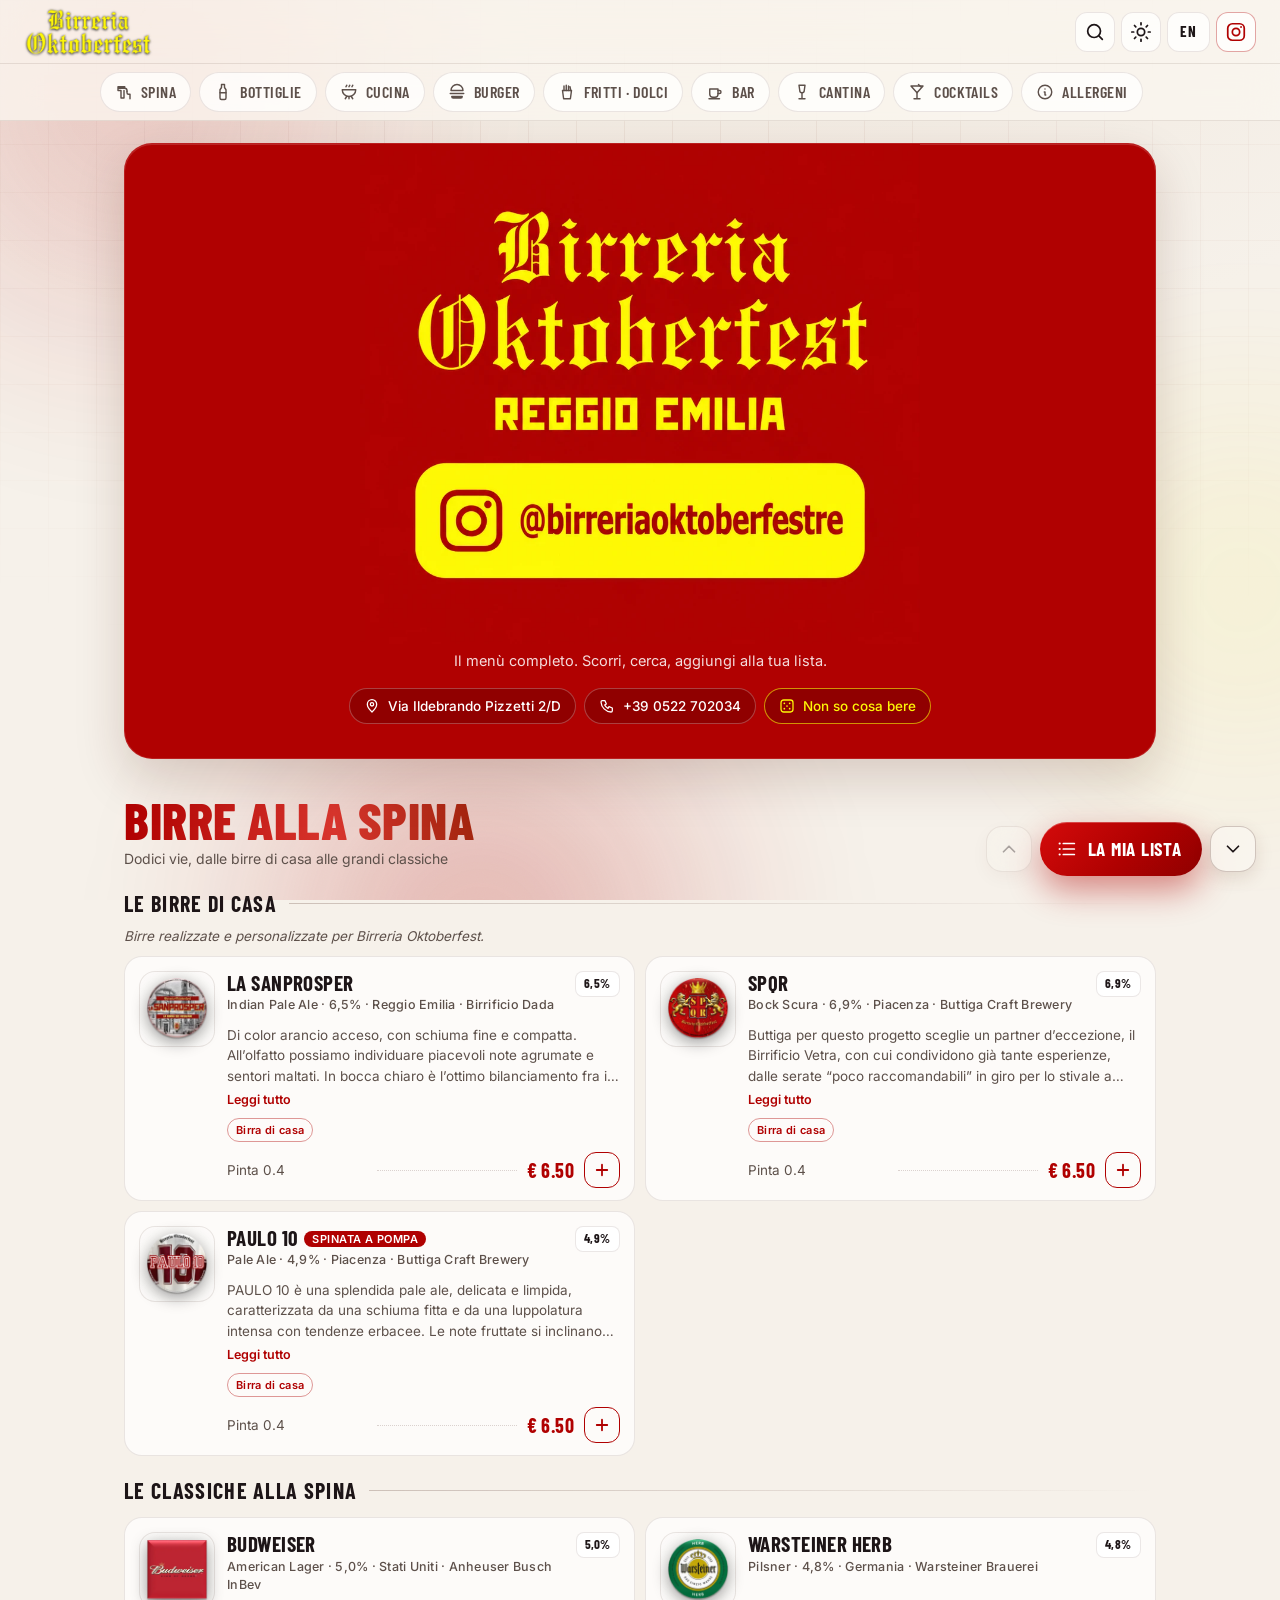
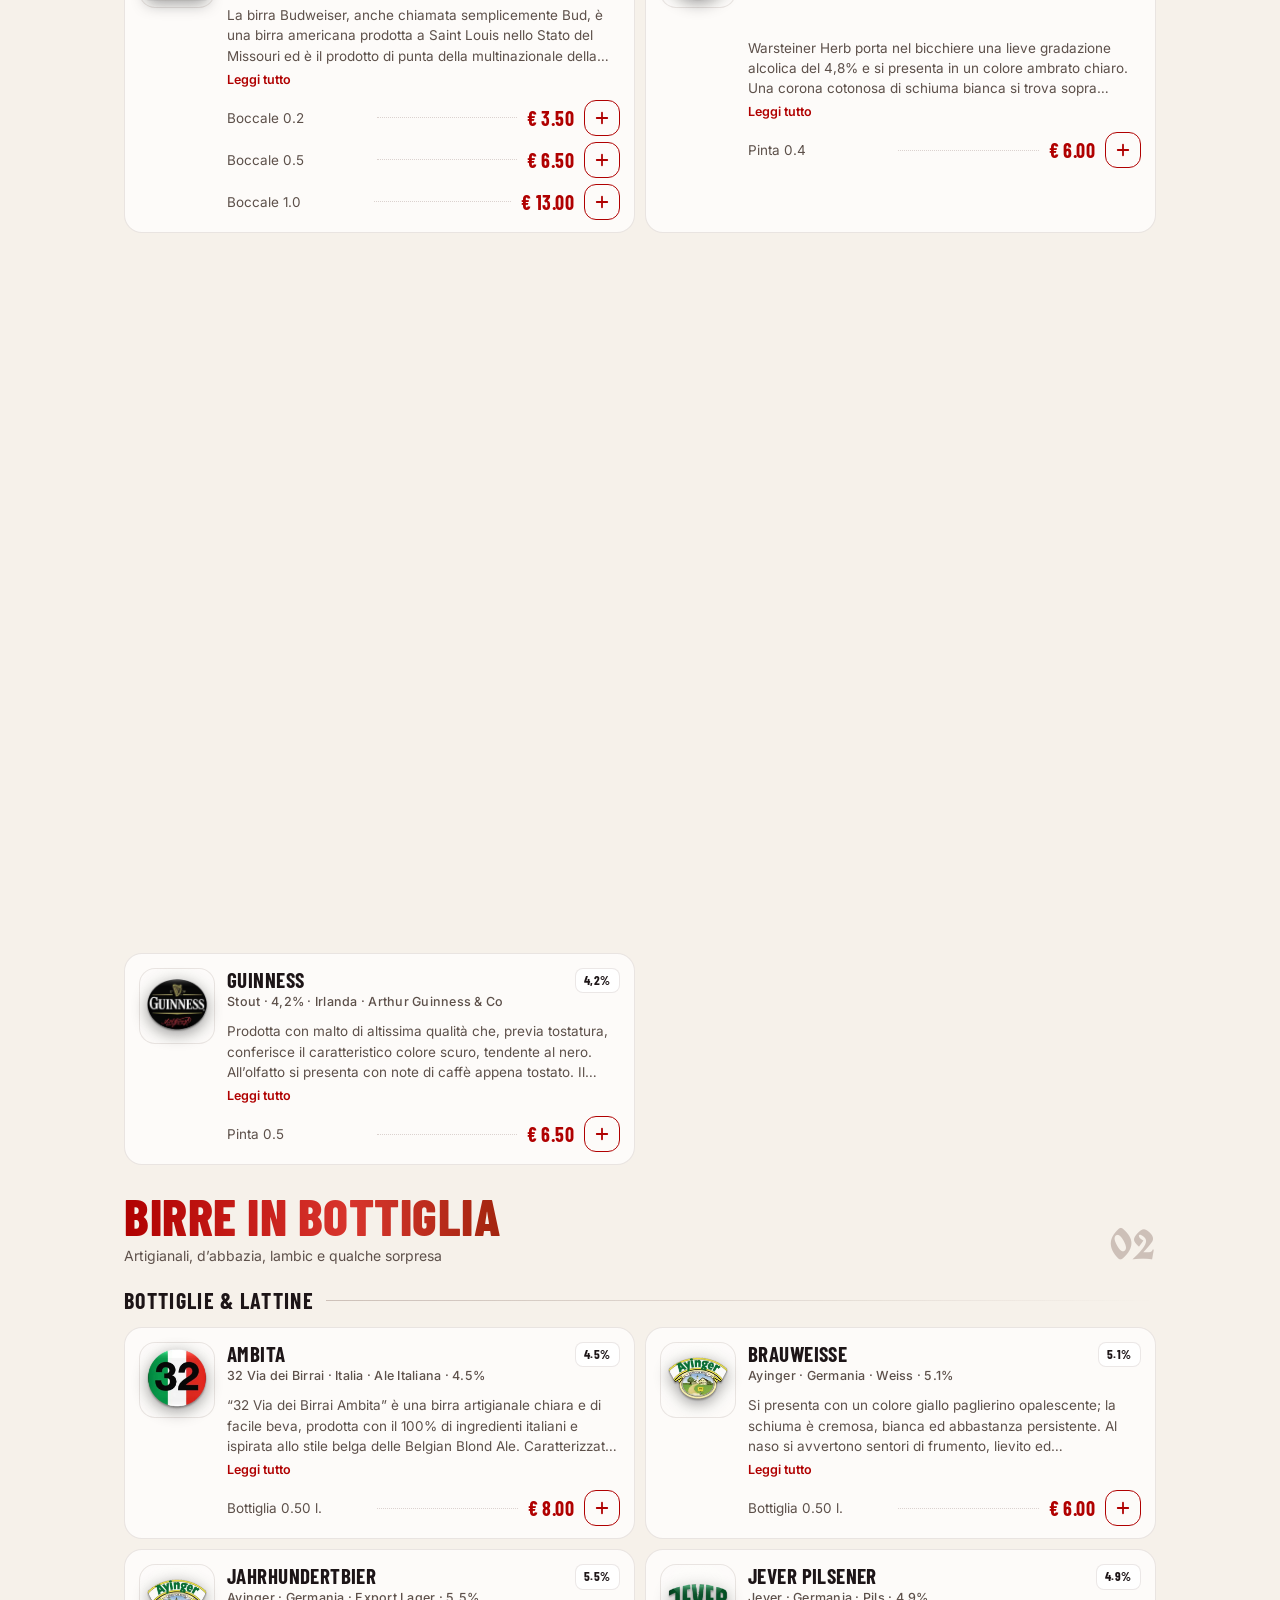
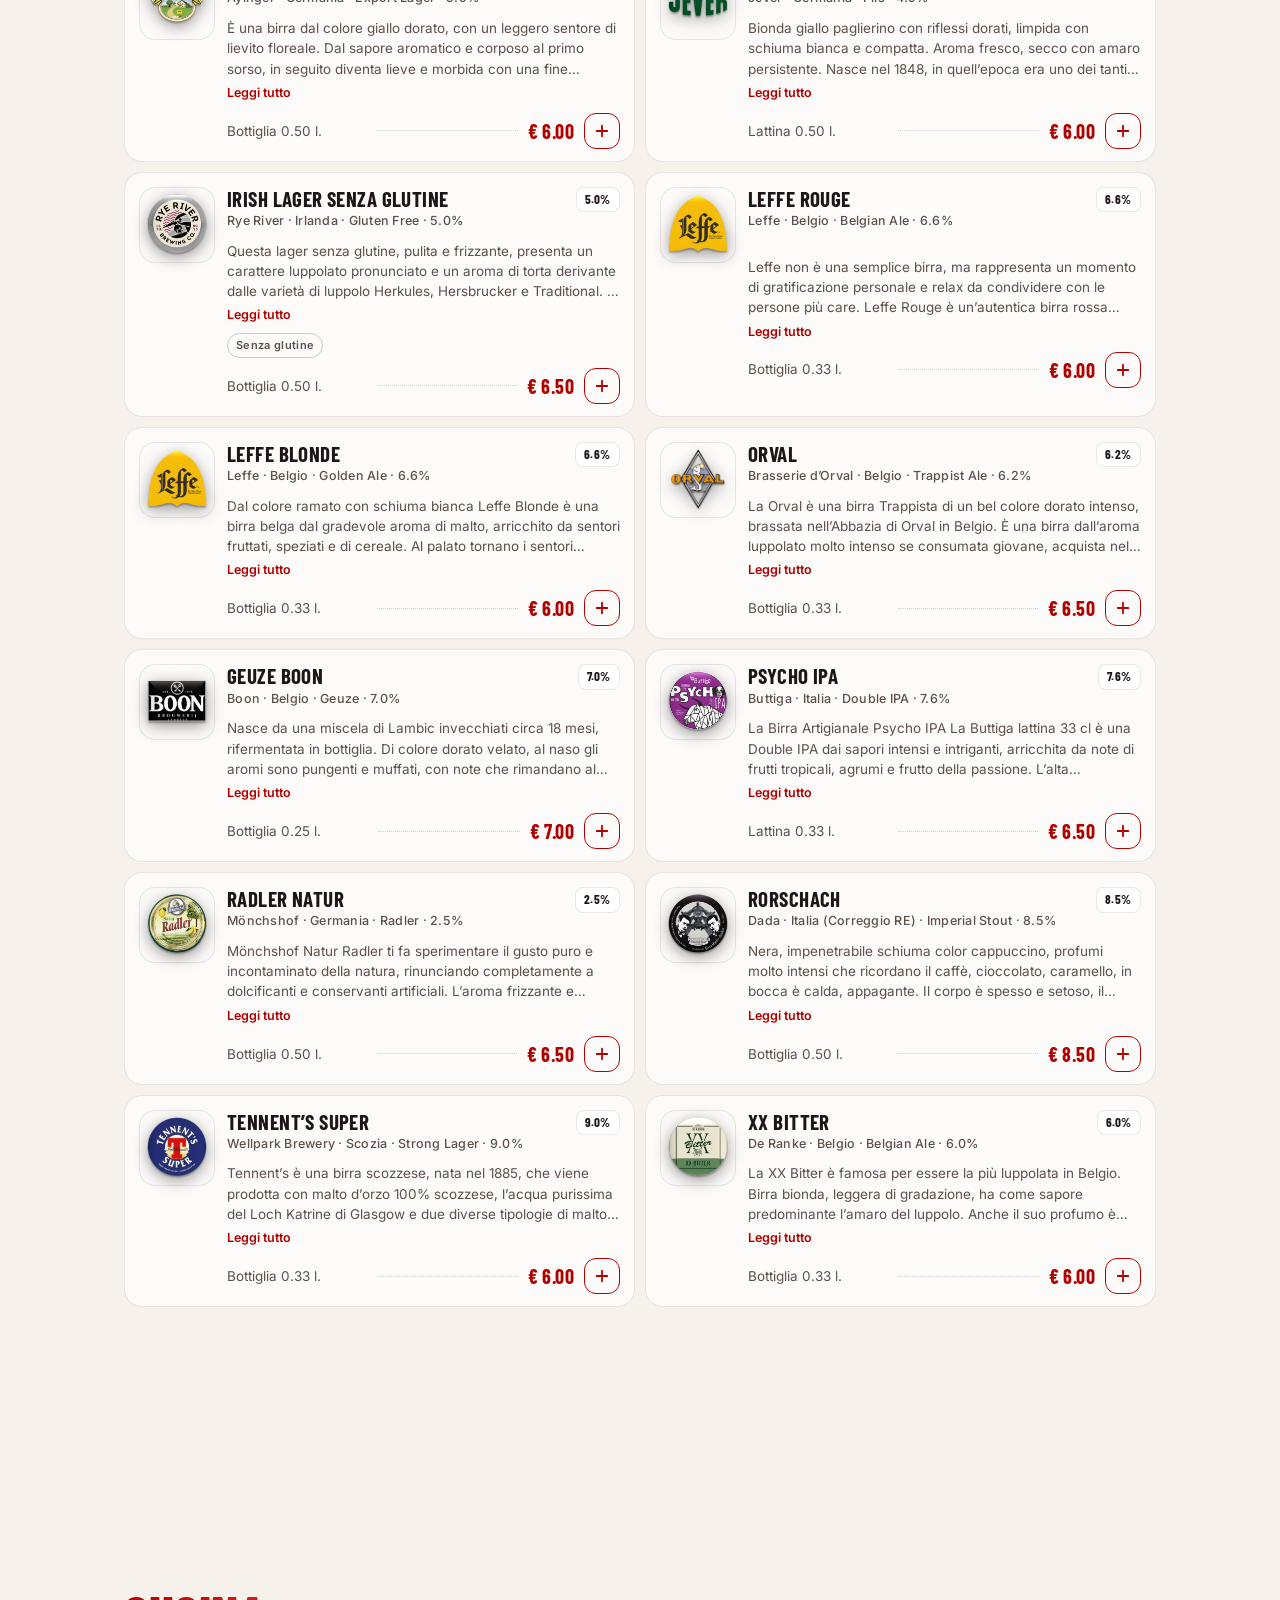
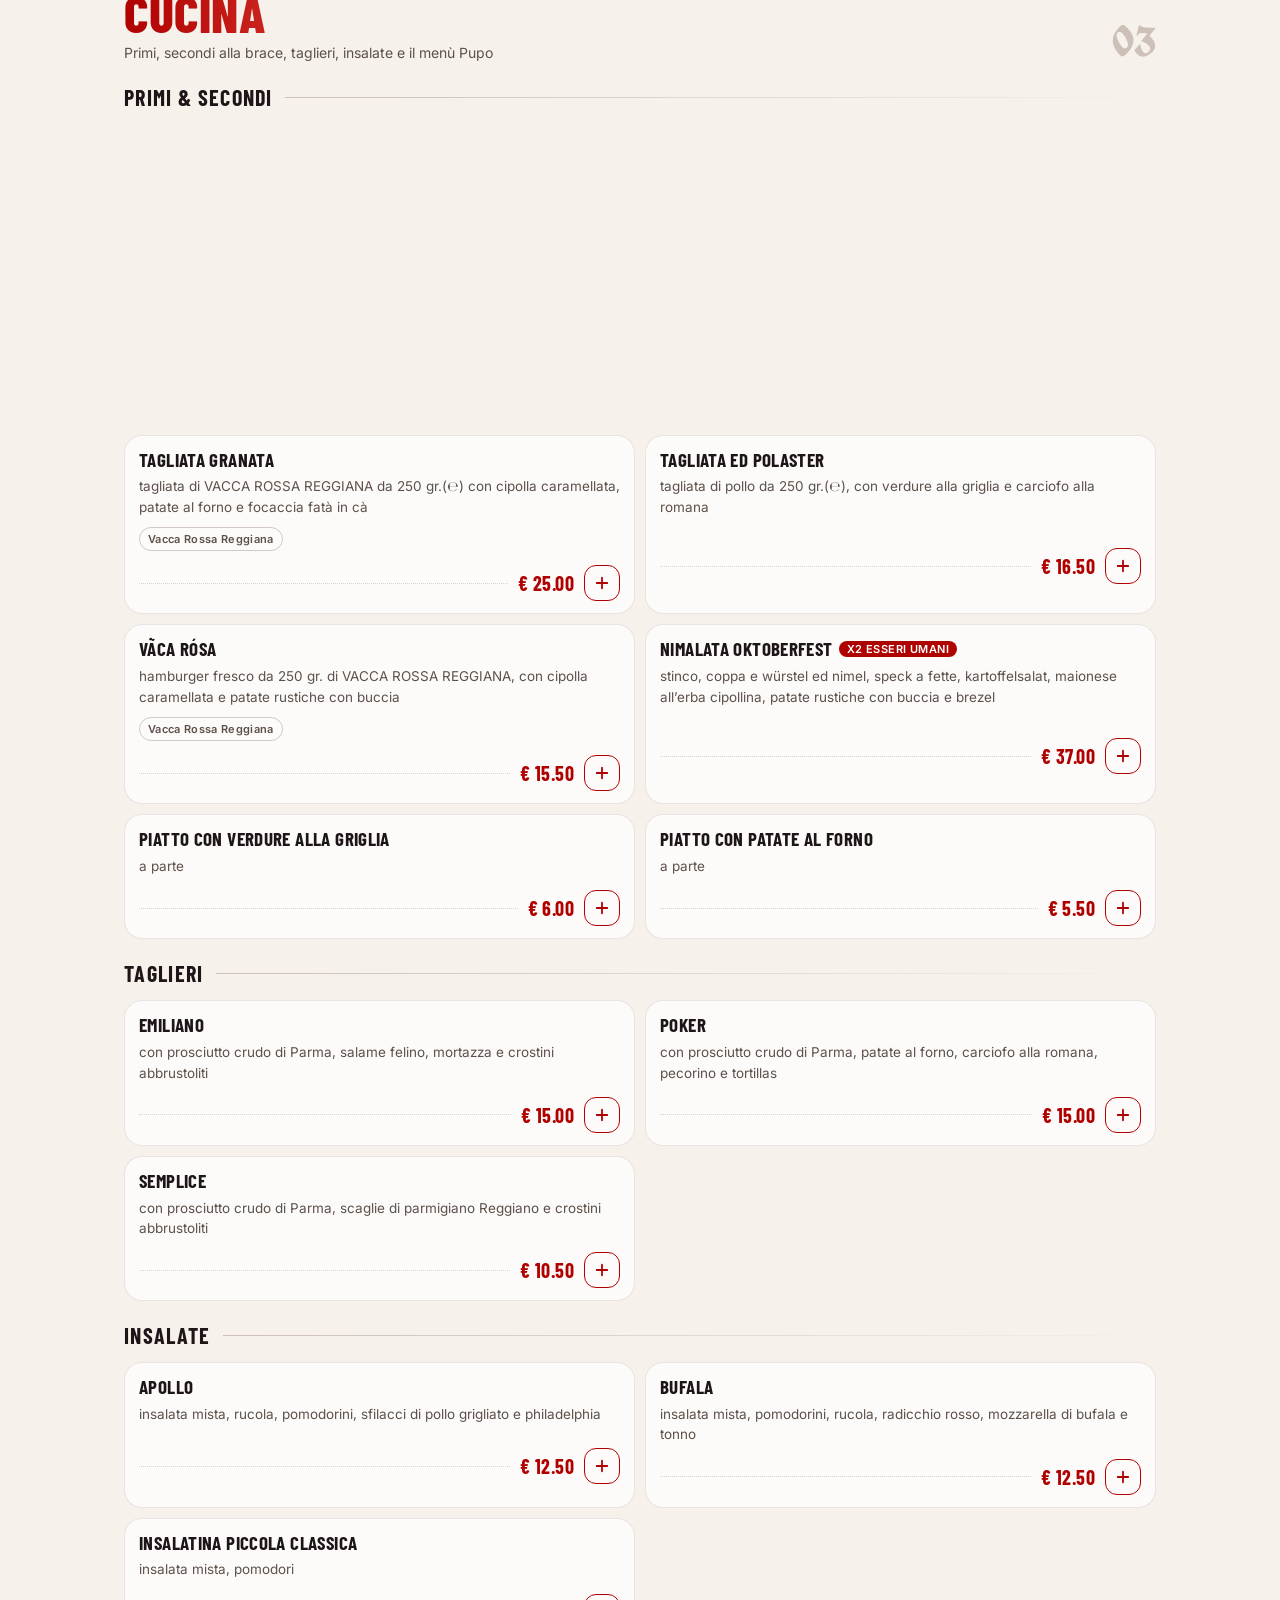
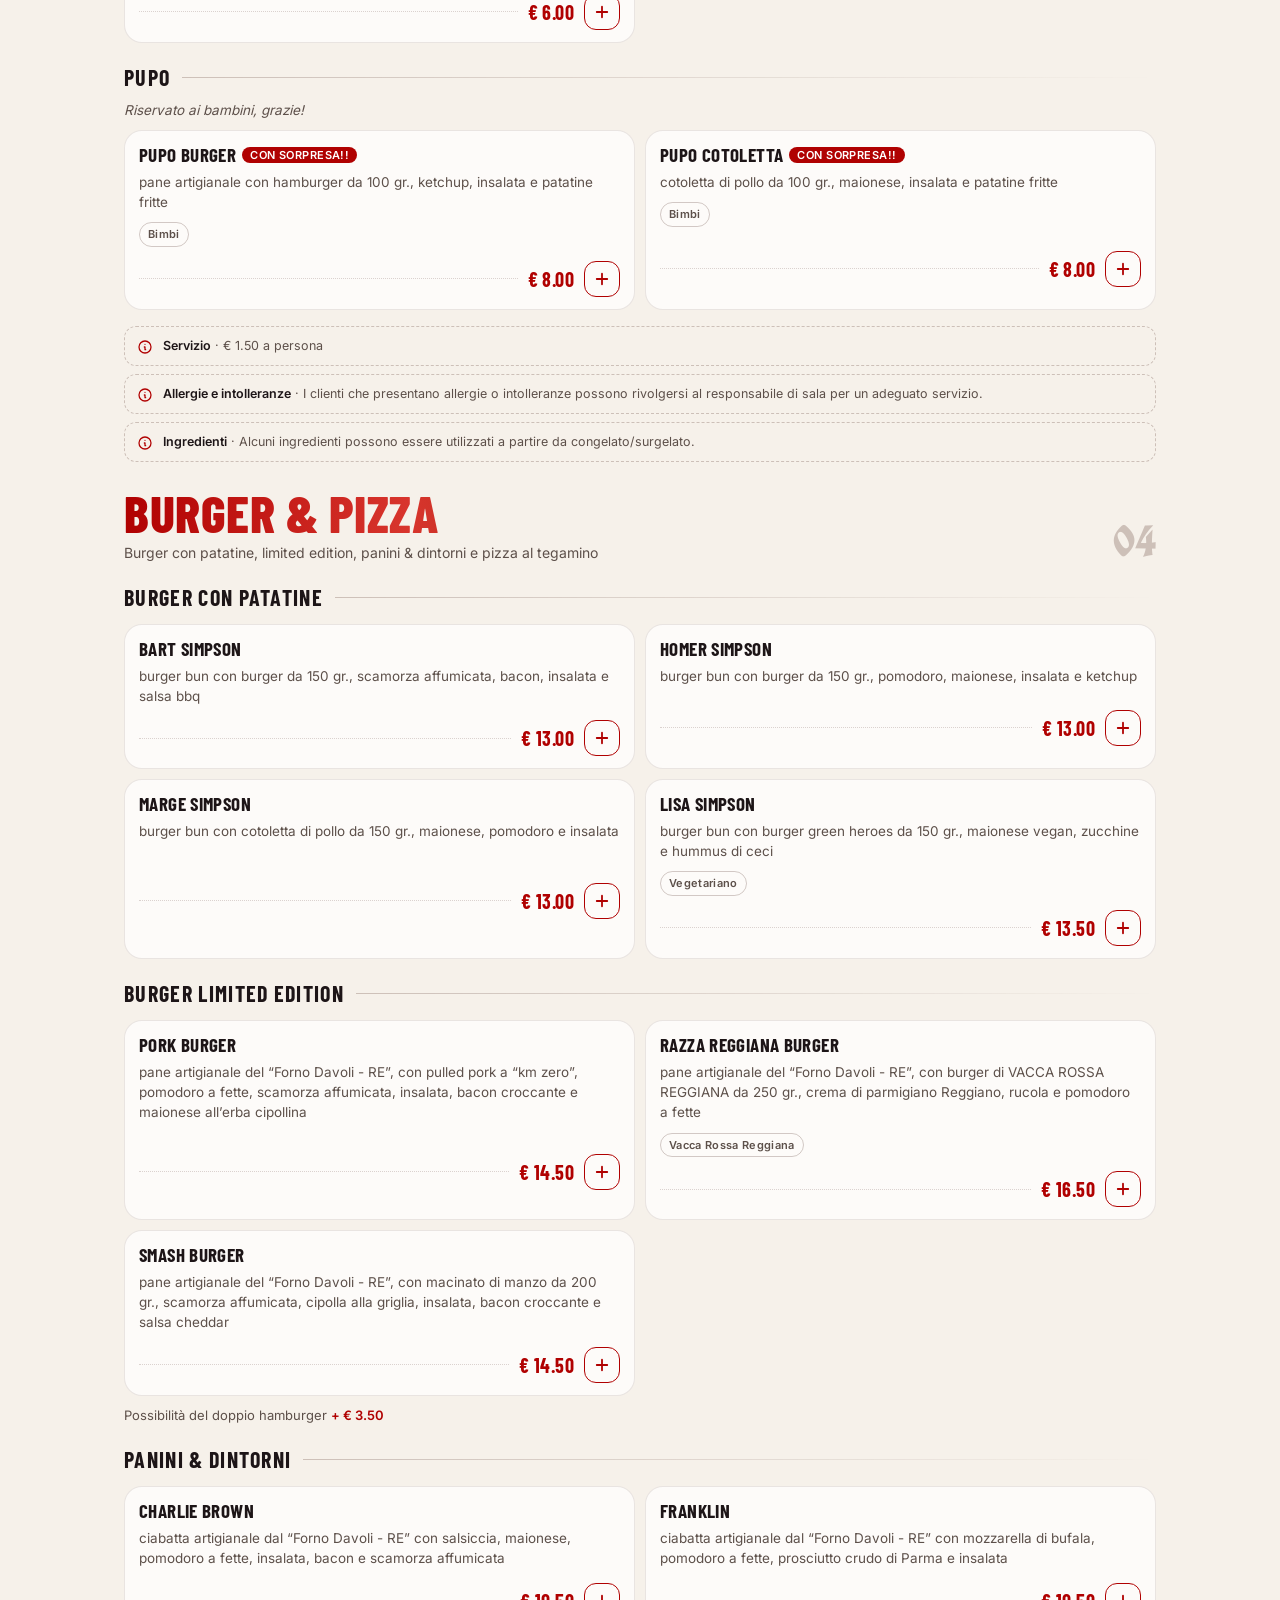
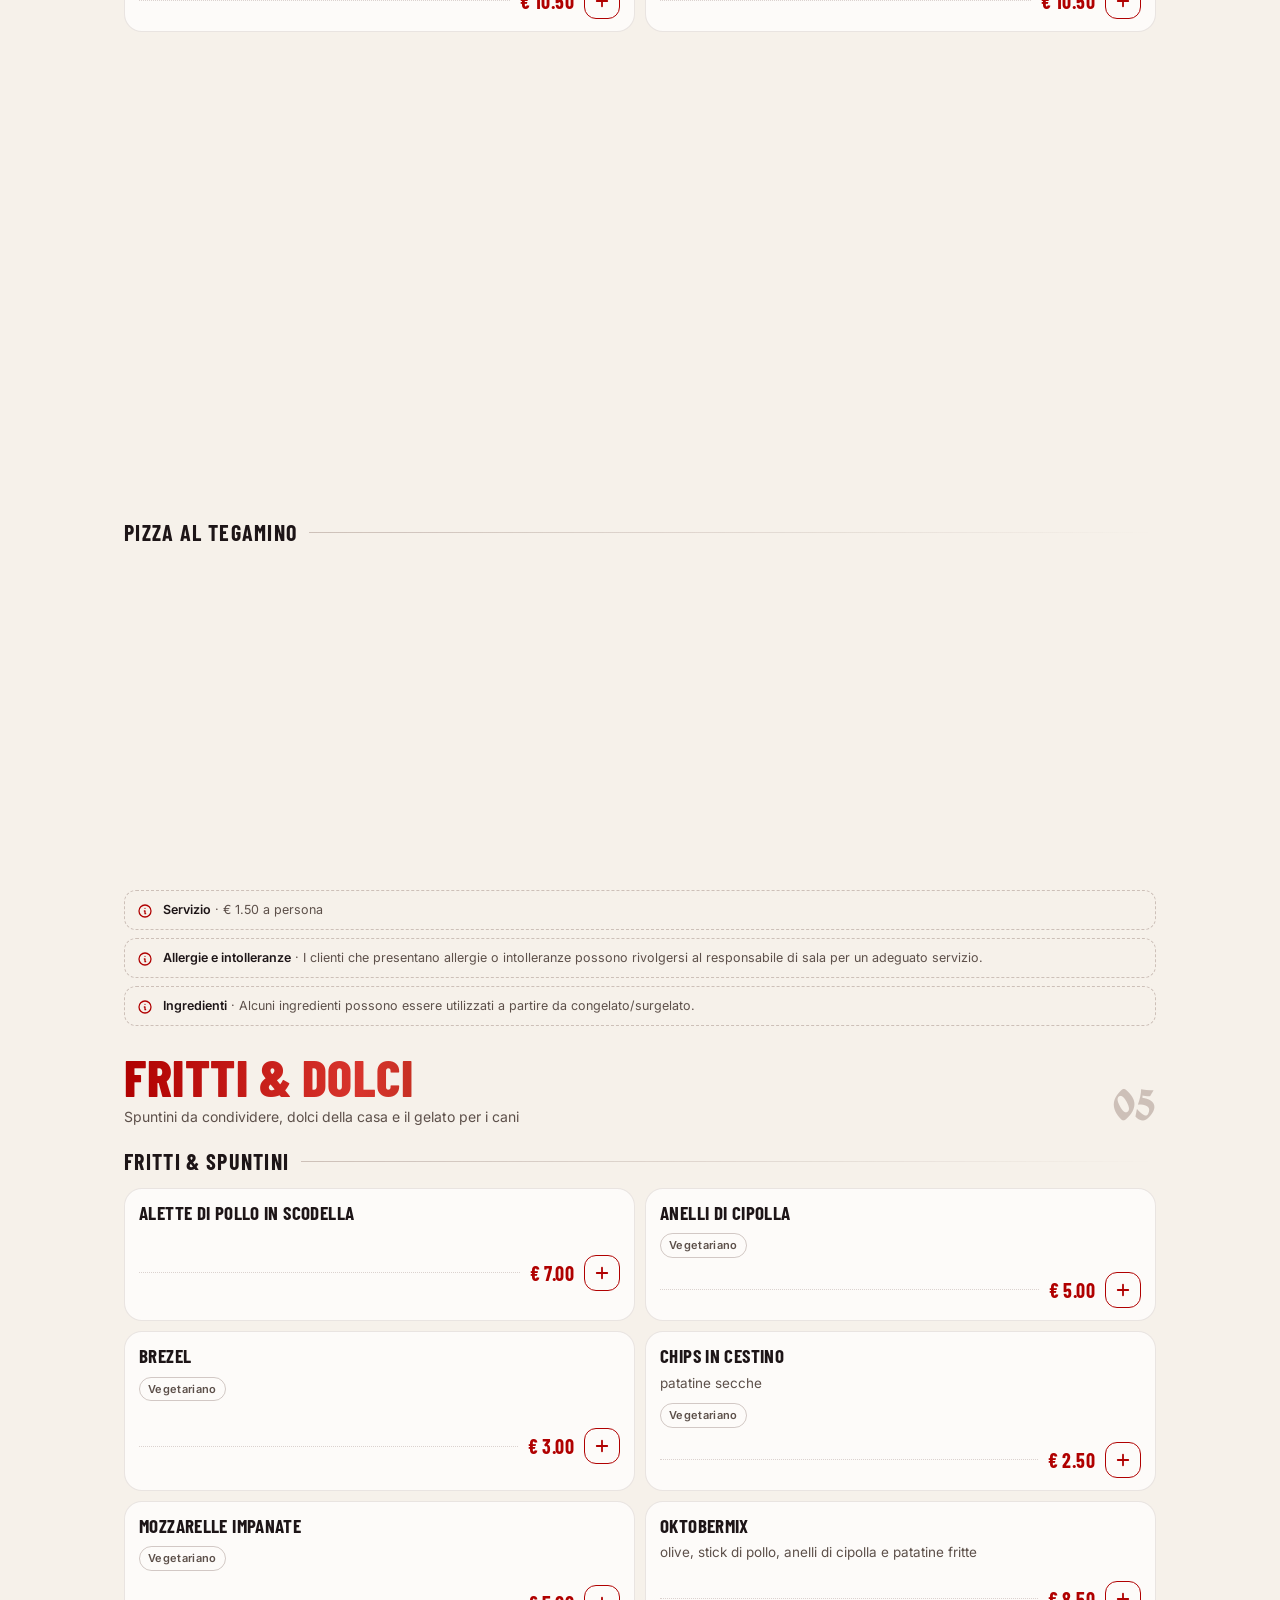
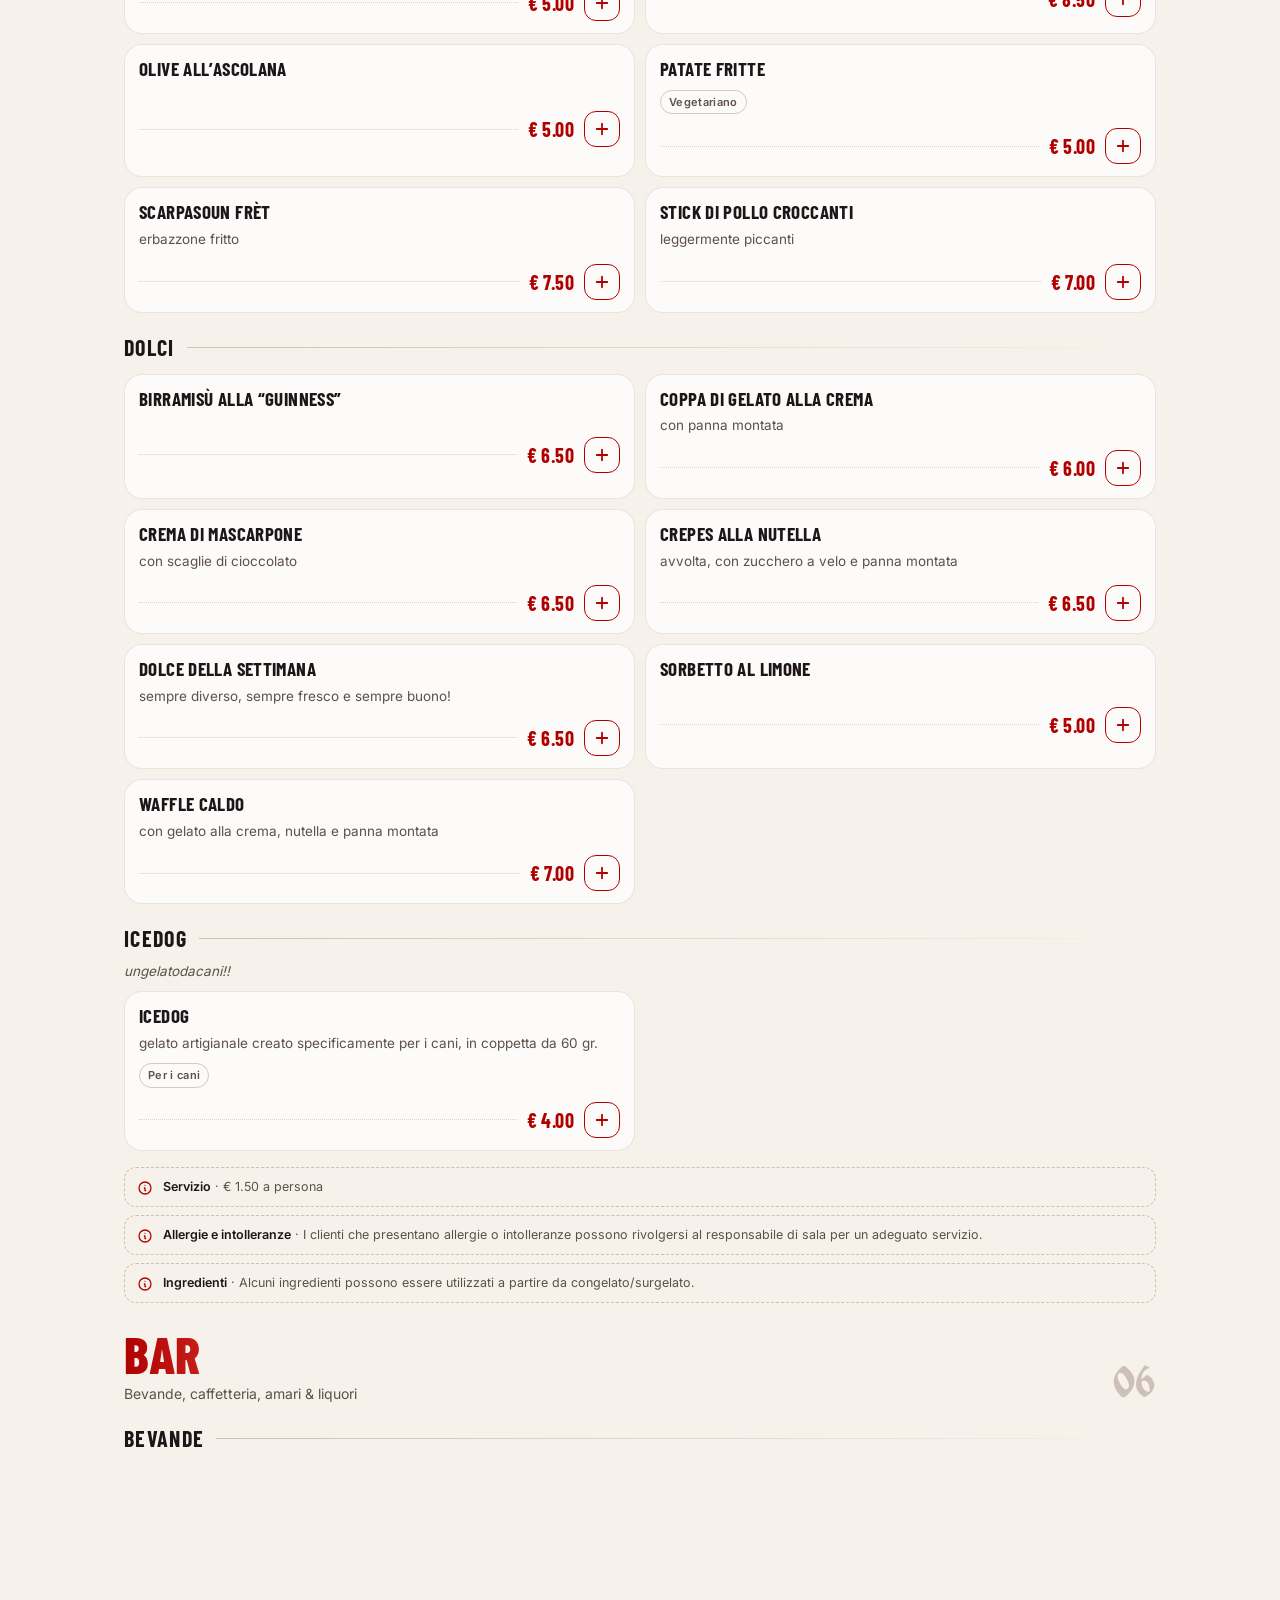
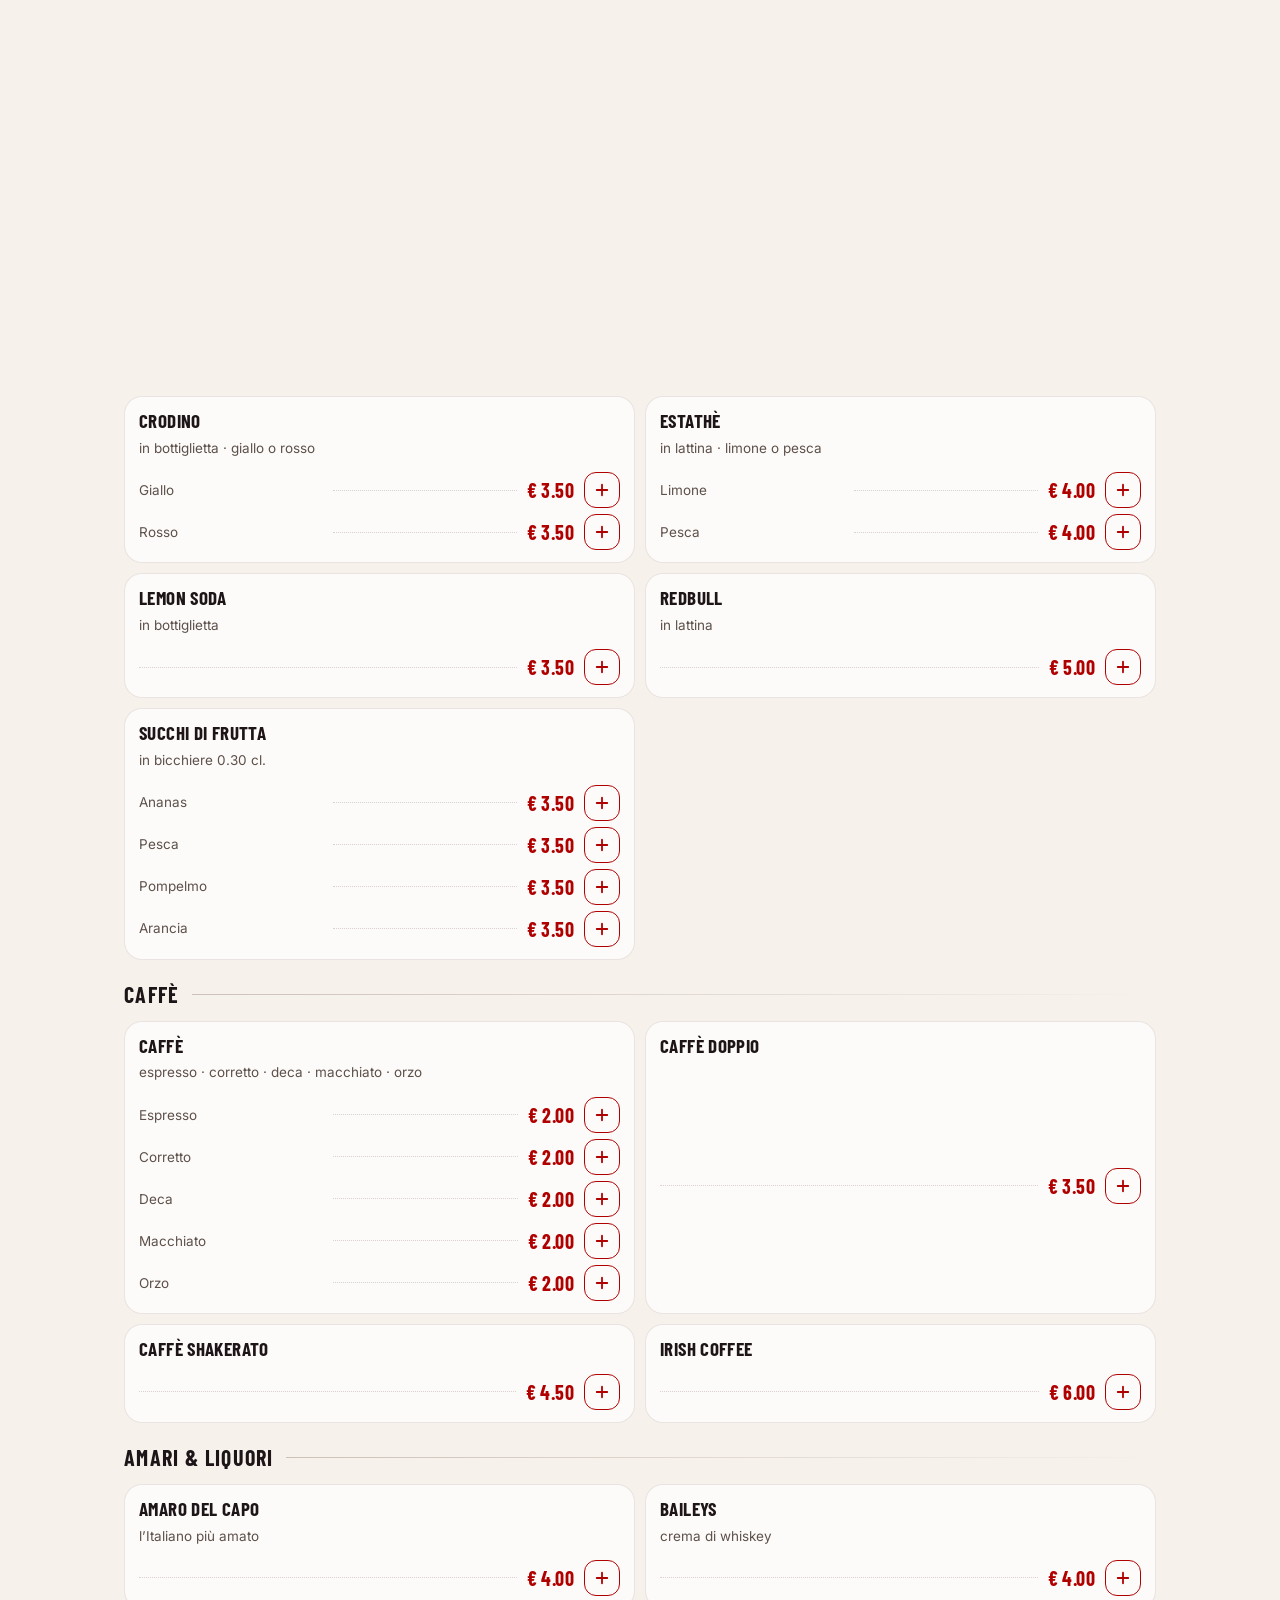
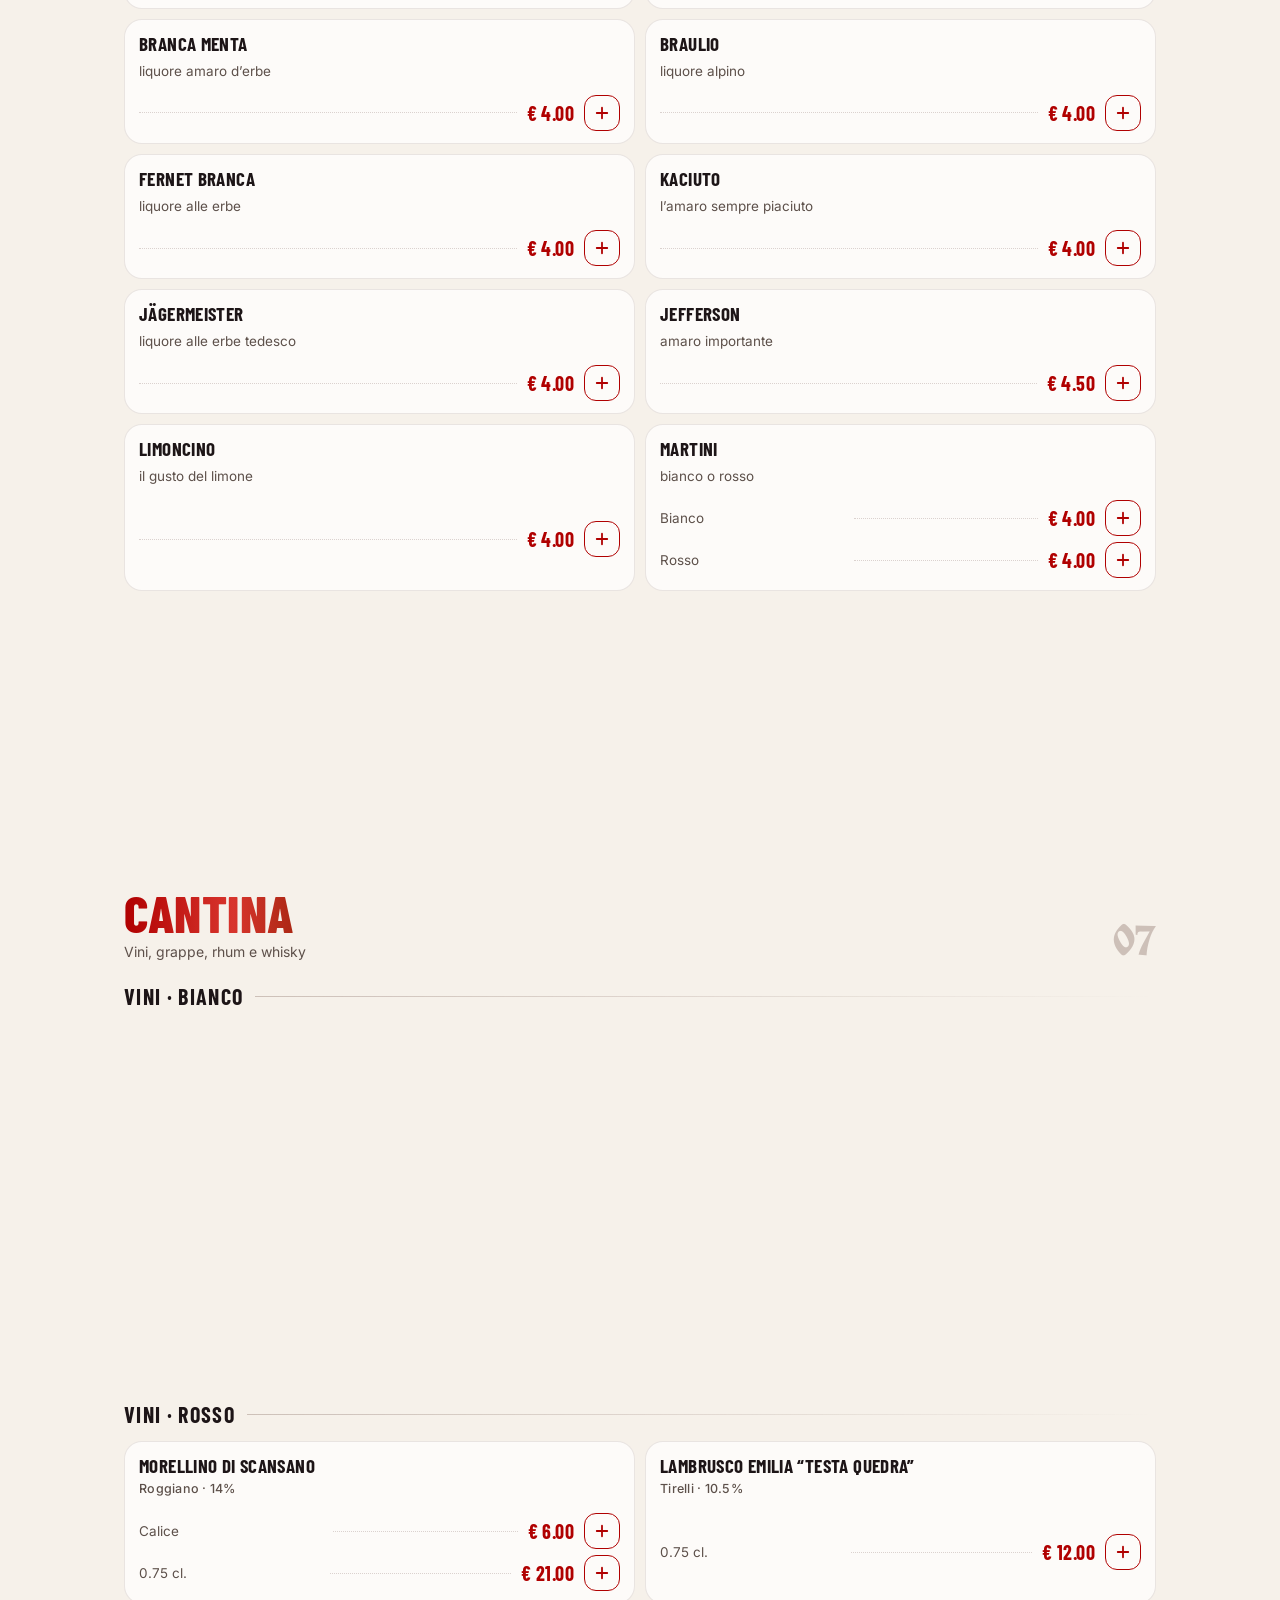
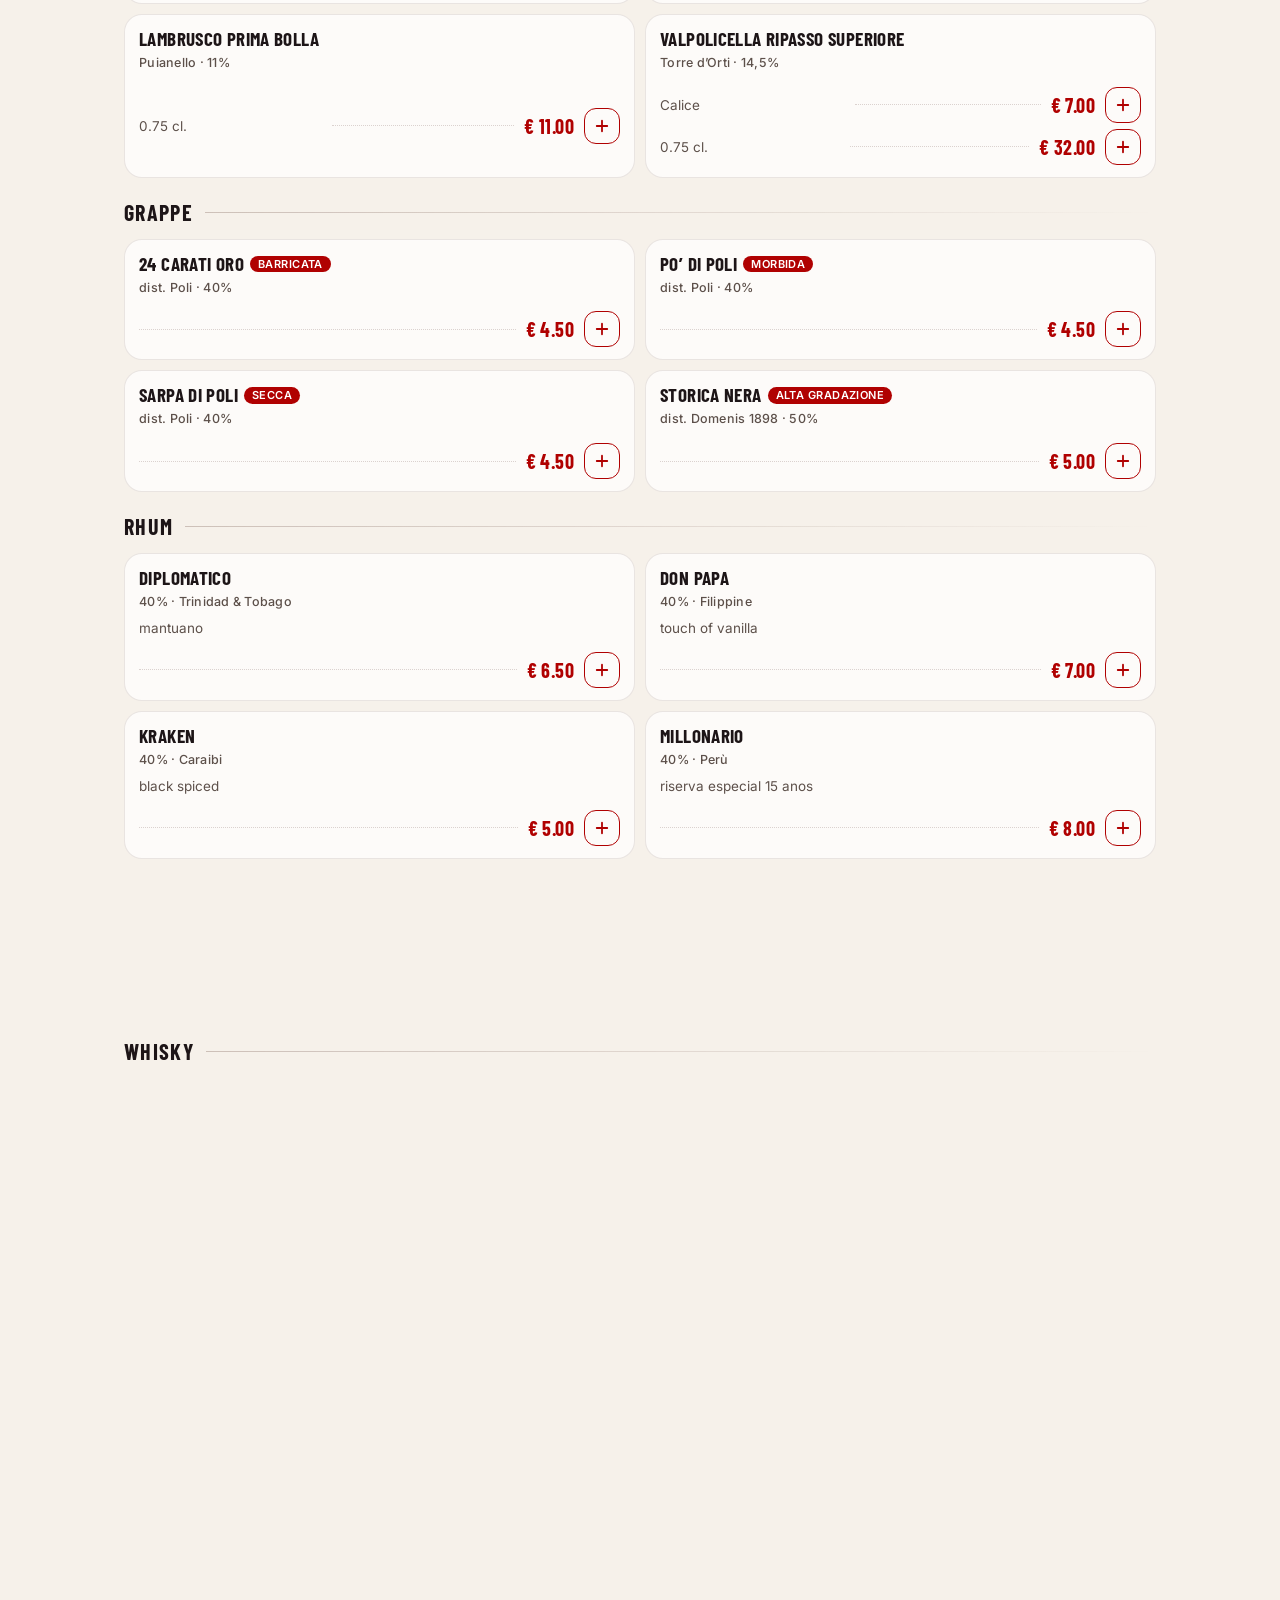
==== commit 4fd64581: "Add full English translation and restore the original logo - menu-data.en.js: English texts for ever" ====
--- a/oktoberfest/index.html
+++ b/oktoberfest/index.html
@@ -16,7 +16,7 @@
   <meta property="og:type" content="website">
   <meta property="og:title" content="Menù · Birreria Oktoberfest Reggio Emilia">
   <meta property="og:description" content="Birre alla spina, bottiglie, cucina, burger, pizza, fritti, dolci, cantina e cocktails. Scansiona, scegli, segnati la tua lista.">
-  <meta property="og:image" content="assets/img/logo-story.jpg">
+  <meta property="og:image" content="assets/img/logo-card.webp">
   <meta property="og:locale" content="it_IT">
   <meta name="twitter:card" content="summary_large_image">
 
@@ -88,12 +88,10 @@
     <!-- Hero -->
     <section class="hero" id="hero">
       <div class="hero__card">
-        <div class="hero__shine" aria-hidden="true"></div>
-        <img class="hero__logo" src="assets/img/logo-title.webp" alt="Birreria Oktoberfest · Reggio Emilia" width="785" height="410" fetchpriority="high">
-        <a class="ig-pill" id="igPill" href="https://www.instagram.com/birreriaoktoberfestre/" target="_blank" rel="noopener">
-          <svg viewBox="0 0 24 24" aria-hidden="true"><rect x="3" y="3" width="18" height="18" rx="5"/><circle cx="12" cy="12" r="4"/><circle cx="17.5" cy="6.5" r="1.1" fill="currentColor" stroke="none"/></svg>
-          <span>@birreriaoktoberfestre</span>
-        </a>
+        <div class="logo-card">
+          <img class="logo-card__img" src="assets/img/logo-card.webp" alt="Birreria Oktoberfest · Reggio Emilia" width="941" height="840" fetchpriority="high">
+          <a class="logo-card__ig" href="https://www.instagram.com/birreriaoktoberfestre/" target="_blank" rel="noopener" aria-label="Instagram @birreriaoktoberfestre"></a>
+        </div>
         <p class="hero__tag" data-i18n="heroTag">Il menù completo. Scorri, cerca, aggiungi alla tua lista.</p>
         <div class="hero__quick">
           <a class="chip chip--ghost" id="mapsLink" href="#" target="_blank" rel="noopener">
@@ -122,36 +120,34 @@
     </div>
 
     <footer class="footer">
-      <img class="footer__logo" src="assets/img/logo-title.webp" alt="" width="785" height="410" loading="lazy" decoding="async">
+      <div class="logo-card logo-card--footer">
+        <img class="logo-card__img" src="assets/img/logo-card.webp" alt="Birreria Oktoberfest · Reggio Emilia" width="941" height="840" loading="lazy" decoding="async">
+        <a class="logo-card__ig" href="https://www.instagram.com/birreriaoktoberfestre/" target="_blank" rel="noopener" aria-label="Instagram @birreriaoktoberfestre"></a>
+      </div>
       <p class="footer__line" id="footerAddr"></p>
       <p class="footer__line" id="footerPhone"></p>
-      <a class="ig-pill ig-pill--small" href="https://www.instagram.com/birreriaoktoberfestre/" target="_blank" rel="noopener">
-        <svg viewBox="0 0 24 24" aria-hidden="true"><rect x="3" y="3" width="18" height="18" rx="5"/><circle cx="12" cy="12" r="4"/><circle cx="17.5" cy="6.5" r="1.1" fill="currentColor" stroke="none"/></svg>
-        <span>@birreriaoktoberfestre</span>
-      </a>
       <div class="footer__notes" id="footerNotes"></div>
       <p class="footer__legal" data-i18n="legal">Prezzi in euro, IVA inclusa. Il menù può subire variazioni.</p>
     </footer>
   </main>
 
-  <!-- Pulsanti flottanti -->
-  <div class="fabs" aria-hidden="false">
-    <button class="fab fab--ghost" id="prevSection" type="button" data-i18n-aria="prevSection" aria-label="Sezione precedente">
+  <!-- Dock: navigazione rapida + lista -->
+  <div class="dock">
+    <button class="fab fab--top" id="toTop" type="button" data-i18n-aria="backToTop" aria-label="Torna all'inizio">
+      <svg viewBox="0 0 24 24"><path d="M12 19V5M5 12l7-7 7 7"/></svg>
+    </button>
+    <button class="fab" id="prevSection" type="button" data-i18n-aria="prevSection" aria-label="Sezione precedente">
       <svg viewBox="0 0 24 24"><path d="m6 15 6-6 6 6"/></svg>
     </button>
-    <button class="fab fab--ghost" id="nextSection" type="button" data-i18n-aria="nextSection" aria-label="Sezione successiva">
+    <button class="list-fab" id="listFab" type="button" aria-controls="listDrawer" aria-expanded="false">
+      <svg viewBox="0 0 24 24" aria-hidden="true"><path d="M8 6h12M8 12h12M8 18h12"/><circle cx="4" cy="6" r="1.2" fill="currentColor" stroke="none"/><circle cx="4" cy="12" r="1.2" fill="currentColor" stroke="none"/><circle cx="4" cy="18" r="1.2" fill="currentColor" stroke="none"/></svg>
+      <span class="list-fab__label" data-i18n="myList">La mia lista</span>
+      <span class="list-fab__count" id="listCount" hidden>0</span>
+    </button>
+    <button class="fab" id="nextSection" type="button" data-i18n-aria="nextSection" aria-label="Sezione successiva">
       <svg viewBox="0 0 24 24"><path d="m6 9 6 6 6-6"/></svg>
     </button>
-    <button class="fab fab--ghost fab--top" id="toTop" type="button" data-i18n-aria="backToTop" aria-label="Torna all'inizio">
-      <svg viewBox="0 0 24 24"><path d="M12 19V5M5 12l7-7 7 7"/></svg>
-    </button>
   </div>
-
-  <button class="list-fab" id="listFab" type="button" aria-controls="listDrawer" aria-expanded="false">
-    <svg viewBox="0 0 24 24" aria-hidden="true"><path d="M8 6h12M8 12h12M8 18h12"/><circle cx="4" cy="6" r="1.2" fill="currentColor" stroke="none"/><circle cx="4" cy="12" r="1.2" fill="currentColor" stroke="none"/><circle cx="4" cy="18" r="1.2" fill="currentColor" stroke="none"/></svg>
-    <span class="list-fab__label" data-i18n="myList">La mia lista</span>
-    <span class="list-fab__count" id="listCount" hidden>0</span>
-  </button>
 
   <!-- Drawer lista -->
   <div class="drawer-backdrop" id="drawerBackdrop" hidden></div>
@@ -195,6 +191,7 @@
   <div class="toast" id="toast" role="status" aria-live="polite"></div>
 
   <script src="assets/js/menu-data.js"></script>
+  <script src="assets/js/menu-data.en.js"></script>
   <script src="assets/js/app.js"></script>
 </body>
 </html>
--- a/oktoberfest/assets/css/style.css
+++ b/oktoberfest/assets/css/style.css
@@ -31,7 +31,7 @@
 
   --radius: 18px;
   --radius-sm: 12px;
-  --topbar-h: 60px;
+  --topbar-h: 64px;
   --nav-h: 56px;
   --gutter: 16px;
   --maxw: 1080px;
@@ -120,7 +120,7 @@
   -webkit-backdrop-filter: blur(18px) saturate(140%);
   border-bottom: 1px solid var(--line);
 }
-.topbar__brand img { height: 30px; width: auto; filter: drop-shadow(0 2px 8px rgba(0,0,0,.4)); }
+.topbar__brand img { height: 44px; width: auto; filter: drop-shadow(0 2px 8px rgba(0,0,0,.4)); }
 :root[data-theme="light"] .topbar__brand img { filter: drop-shadow(0 1px 1px rgba(0,0,0,.55)) drop-shadow(0 0 1px rgba(0,0,0,.6)); }
 .topbar__actions { display: flex; align-items: center; gap: 6px; }
 
@@ -210,29 +210,33 @@
 :root[data-theme="light"] .nav-chip.is-active { box-shadow: 0 6px 18px rgba(176, 1, 1, .18); }
 
 /* ---------- Layout ---------- */
-main { max-width: var(--maxw); margin: 0 auto; padding: 0 var(--gutter) 140px; }
+main { max-width: var(--maxw); margin: 0 auto; padding: 0 var(--gutter) 120px; }
 
 /* ---------- Hero ---------- */
 .hero { padding: 22px 0 10px; }
 .hero__card {
   position: relative; overflow: hidden;
-  border-radius: 28px; padding: 36px 20px 26px; text-align: center;
-  background:
-    radial-gradient(120% 100% at 50% 0%, #cf0a0a 0%, var(--red) 45%, var(--red-deep) 100%);
-  box-shadow: var(--shadow), inset 0 1px 0 rgba(255,255,255,.18);
+  border-radius: 28px; padding: 0 0 26px; text-align: center;
+  background: var(--red);
+  box-shadow: var(--shadow), inset 0 1px 0 rgba(255,255,255,.14);
   border: 1px solid rgba(255,255,255,.12);
   animation: heroIn .7s var(--ease) both;
 }
 @keyframes heroIn { from { opacity: 0; transform: translateY(14px) scale(.985); } to { opacity: 1; transform: none; } }
-.hero__shine {
-  position: absolute; inset: -40% -20%; pointer-events: none;
-  background: conic-gradient(from 180deg at 50% 50%, transparent 0 60%, rgba(255,255,255,.12) 70%, transparent 80%);
-  animation: spin 18s linear infinite; opacity: .8;
-}
-@keyframes spin { to { transform: rotate(360deg); } }
-.hero__logo { position: relative; width: min(420px, 86%); margin: 0 auto 22px; filter: drop-shadow(0 10px 24px rgba(0,0,0,.35)); }
-.hero__tag { position: relative; margin: 18px auto 0; max-width: 46ch; color: rgba(255,255,255,.86); font-size: 14.5px; }
-.hero__quick { position: relative; display: flex; flex-wrap: wrap; justify-content: center; gap: 8px; margin-top: 16px; }
+/* Il logo originale, intatto: solo i margini rossi vuoti sono stati tagliati. */
+.logo-card { position: relative; width: min(560px, 100%); margin: 0 auto; background: var(--red); }
+.logo-card__img { width: 100%; height: auto; display: block; }
+.logo-card__ig {
+  position: absolute; left: 9.9%; right: 9.5%; top: 63.8%; bottom: 13.1%;
+  border-radius: 999px; display: block;
+  transition: box-shadow .3s, transform .25s var(--spring);
+}
+.logo-card__ig:hover { box-shadow: 0 0 0 6px rgba(253,246,7,.35), 0 12px 30px rgba(0,0,0,.35); transform: translateY(-2px); }
+.logo-card__ig:active { transform: scale(.97); }
+.logo-card__ig:focus-visible { outline: 3px solid #fff; outline-offset: 4px; }
+.logo-card--footer { width: min(360px, 100%); border-radius: 22px; overflow: hidden; box-shadow: var(--shadow-sm); margin-bottom: 18px; }
+.hero__tag { position: relative; margin: 6px auto 0; padding: 0 20px; max-width: 46ch; color: rgba(255,255,255,.86); font-size: 14.5px; }
+.hero__quick { position: relative; display: flex; flex-wrap: wrap; justify-content: center; gap: 8px; margin-top: 16px; padding: 0 20px; }
 
 .ig-pill {
   position: relative;
@@ -408,44 +412,44 @@
 
 /* ---------- Footer ---------- */
 .footer { margin-top: 50px; padding: 30px 0 10px; text-align: center; border-top: 1px solid var(--line); }
-.footer__logo { width: 200px; margin: 0 auto 14px; opacity: .9; }
-:root[data-theme="light"] .footer__logo { filter: drop-shadow(0 1px 1px rgba(0,0,0,.6)); }
 .footer__line { margin: 4px 0; color: var(--muted); font-size: 14px; }
 .footer__line a { text-decoration: none; }
 .footer .ig-pill { margin: 14px 0 20px; }
 .footer__notes { text-align: left; max-width: 640px; margin: 0 auto; }
 .footer__legal { margin: 20px 0 0; color: var(--faint); font-size: 11.5px; }
 
-/* ---------- Floating buttons ---------- */
-.fabs {
-  position: fixed; right: max(12px, env(safe-area-inset-right)); bottom: calc(92px + env(safe-area-inset-bottom)); z-index: 40;
-  display: flex; flex-direction: column; gap: 8px;
+/* ---------- Dock (frecce sezione + lista) ---------- */
+.dock {
+  position: fixed; left: 50%; transform: translateX(-50%); z-index: 41;
+  bottom: calc(14px + env(safe-area-inset-bottom));
+  display: flex; align-items: center; gap: 8px;
+  max-width: calc(100vw - 24px);
 }
 .fab {
-  width: 42px; height: 42px; border-radius: 14px; border: 1px solid var(--line-strong);
+  flex: none; width: 46px; height: 46px; border-radius: 16px; border: 1px solid var(--line-strong);
   background: var(--glass); backdrop-filter: blur(14px); -webkit-backdrop-filter: blur(14px);
   color: var(--text); display: grid; place-items: center; box-shadow: var(--shadow-sm);
-  transition: transform .25s var(--spring), opacity .3s, background .2s;
+  transition: transform .25s var(--spring), opacity .3s, background .2s, width .3s var(--ease), margin .3s var(--ease);
+  overflow: hidden;
 }
 .fab:active { transform: scale(.9); }
-.fab--top { opacity: 0; pointer-events: none; transform: translateY(6px); }
-.fab--top.is-visible { opacity: 1; pointer-events: auto; transform: none; }
 .fab[disabled] { opacity: .35; pointer-events: none; }
+.fab--top { width: 0; opacity: 0; pointer-events: none; margin-right: -8px; border-width: 0; padding: 0; }
+.fab--top.is-visible { width: 46px; opacity: 1; pointer-events: auto; margin-right: 0; border-width: 1px; }
 
 .list-fab {
-  position: fixed; left: 50%; transform: translateX(-50%);
-  bottom: calc(18px + env(safe-area-inset-bottom)); z-index: 41;
-  display: inline-flex; align-items: center; gap: 10px;
-  height: 54px; padding: 0 22px 0 18px; border-radius: 999px; border: 0;
+  flex: none; display: inline-flex; align-items: center; gap: 10px;
+  height: 54px; padding: 0 20px 0 16px; border-radius: 999px; border: 0;
   background: linear-gradient(135deg, #d40b0b, var(--red) 55%, #8f0000);
   color: #fff; font-family: var(--font-display); font-weight: 700; font-size: 19px; letter-spacing: .04em; text-transform: uppercase;
   box-shadow: 0 14px 34px rgba(176,1,1,.45), inset 0 1px 0 rgba(255,255,255,.25);
   transition: transform .25s var(--spring), box-shadow .25s;
 }
-.list-fab:hover { transform: translateX(-50%) translateY(-2px); box-shadow: 0 18px 40px rgba(176,1,1,.55), inset 0 1px 0 rgba(255,255,255,.25); }
-.list-fab:active { transform: translateX(-50%) scale(.96); }
+.list-fab:hover { transform: translateY(-2px); box-shadow: 0 18px 40px rgba(176,1,1,.55), inset 0 1px 0 rgba(255,255,255,.25); }
+.list-fab:active { transform: scale(.96); }
 .list-fab.bump { animation: fabBump .45s var(--spring); }
-@keyframes fabBump { 0% { transform: translateX(-50%) scale(1); } 40% { transform: translateX(-50%) scale(1.08); } 100% { transform: translateX(-50%) scale(1); } }
+@keyframes fabBump { 0% { transform: scale(1); } 40% { transform: scale(1.08); } 100% { transform: scale(1); } }
+.list-fab__label { white-space: nowrap; }
 .list-fab__count {
   min-width: 26px; height: 26px; padding: 0 8px; border-radius: 999px; display: grid; place-items: center;
   background: var(--yellow); color: var(--yellow-ink); font-size: 14px; font-weight: 800; font-family: var(--font-body);
@@ -536,16 +540,12 @@
 @media (min-width: 720px) {
   :root { --gutter: 24px; }
   .item--beer { grid-template-areas: "logo head" "logo body"; }
-  .hero__card { padding: 48px 32px 34px; }
+  .hero__card { padding: 0 0 34px; }
   .item--simple { grid-template-columns: 1fr; }
 }
 @media (min-width: 980px) {
-  .topbar__brand img { height: 34px; }
-  .list-fab { left: auto; right: 24px; transform: none; }
-  .list-fab:hover { transform: translateY(-2px); }
-  .list-fab:active { transform: scale(.96); }
-  .list-fab.bump { animation: none; }
-  .fabs { right: 24px; bottom: 96px; }
+  .topbar__brand img { height: 48px; }
+  .dock { left: auto; right: 24px; transform: none; bottom: 24px; }
   .toast { left: auto; right: 24px; transform: translateY(12px); }
   .toast.is-on { transform: none; }
   .drawer { left: auto; right: 24px; bottom: 24px; border-radius: 26px; border-bottom: 1px solid var(--line-strong); max-height: min(80dvh, 760px); }
@@ -554,7 +554,7 @@
 /* ---------- Reduced motion ---------- */
 @media (prefers-reduced-motion: reduce) {
   html { scroll-behavior: auto; }
-  .bg__glow, .hero__shine { animation: none !important; }
+  .bg__glow { animation: none !important; }
   .reveal { opacity: 1; transform: none; transition: none; }
   *, *::before, *::after { animation-duration: .01ms !important; transition-duration: .01ms !important; }
 }
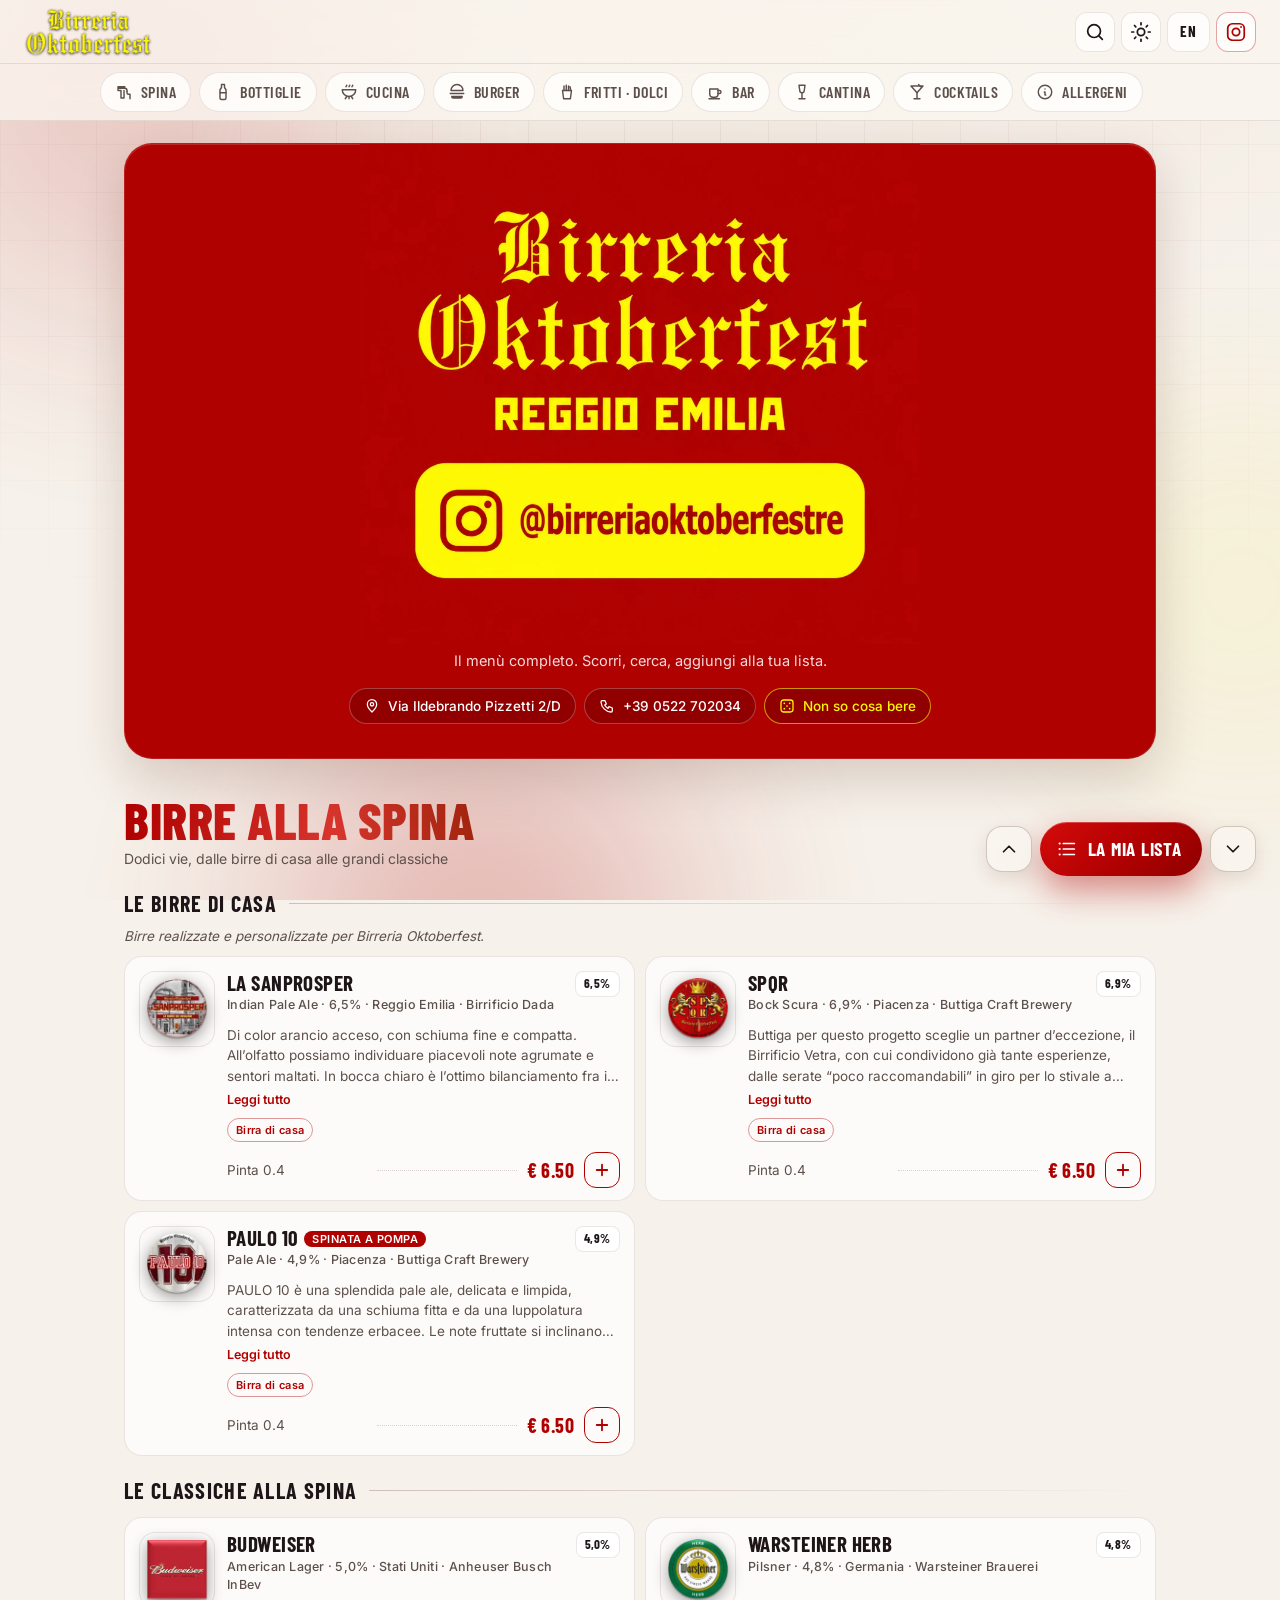
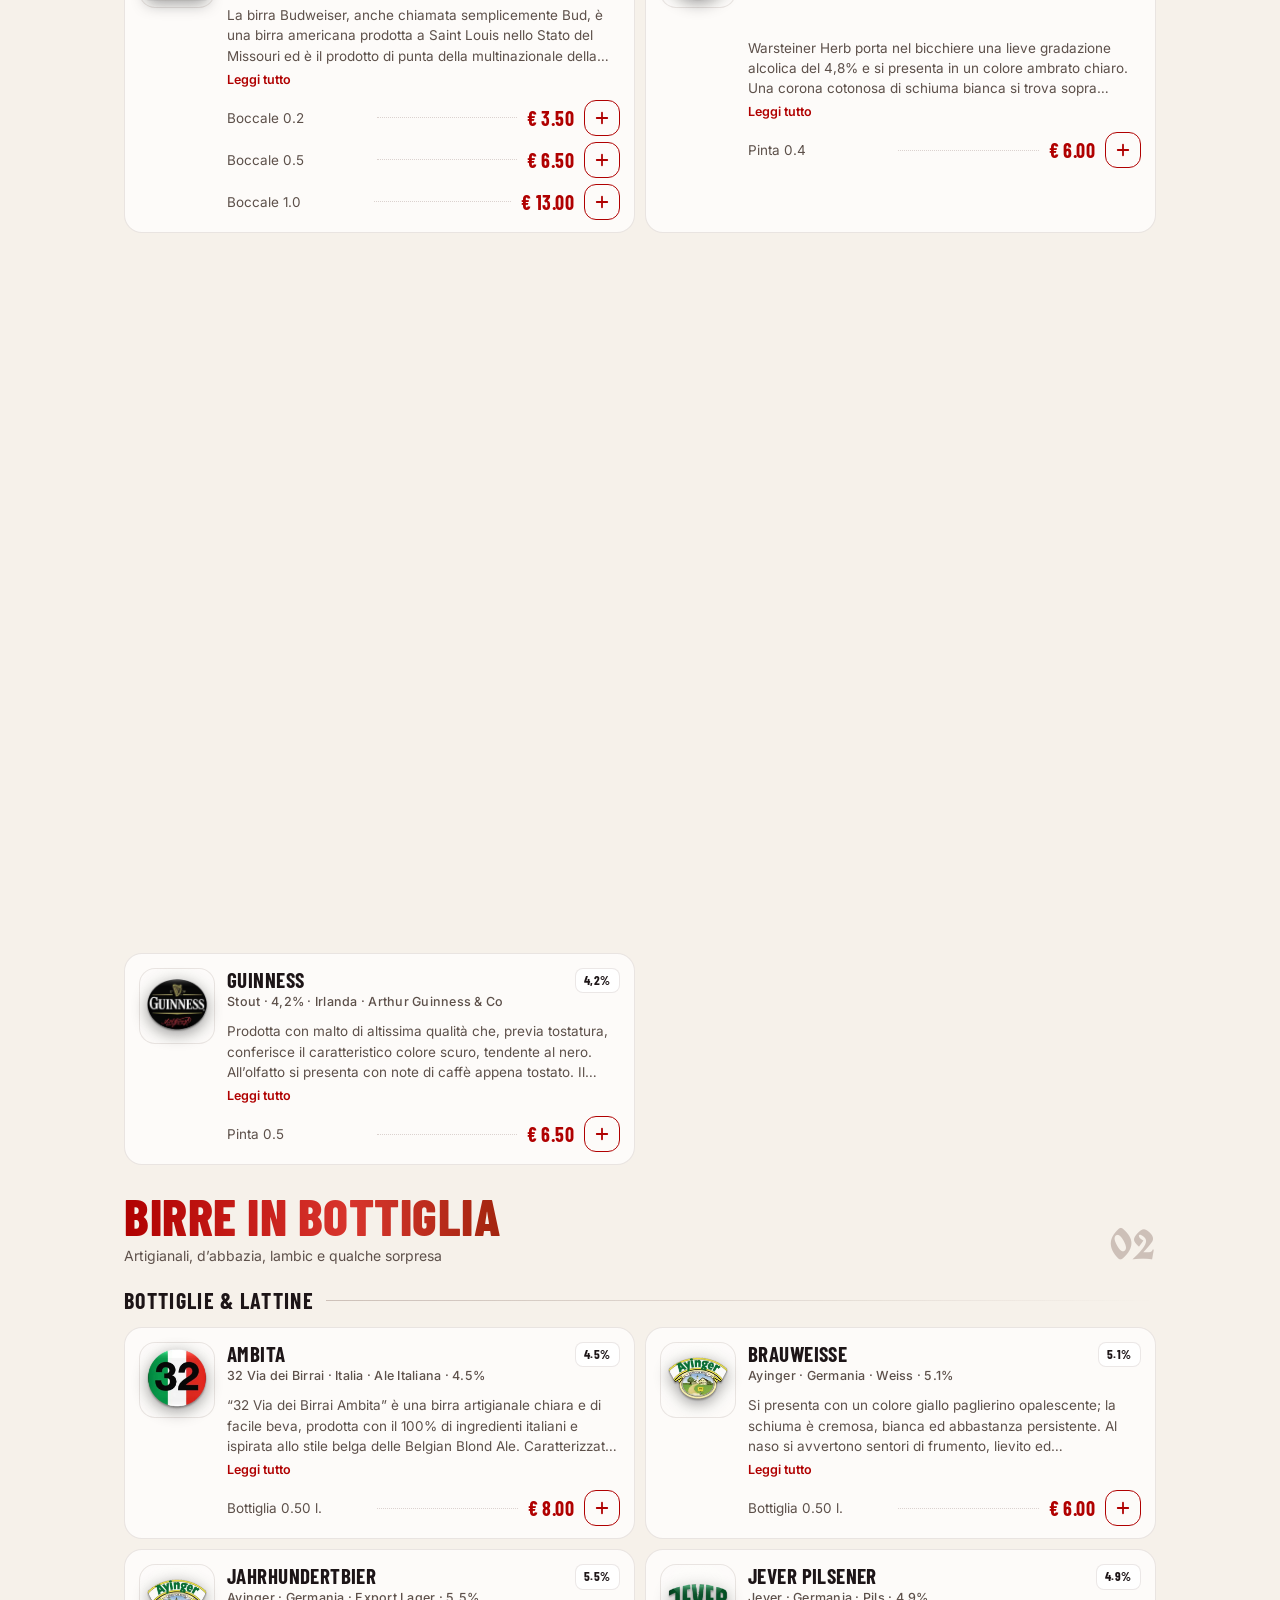
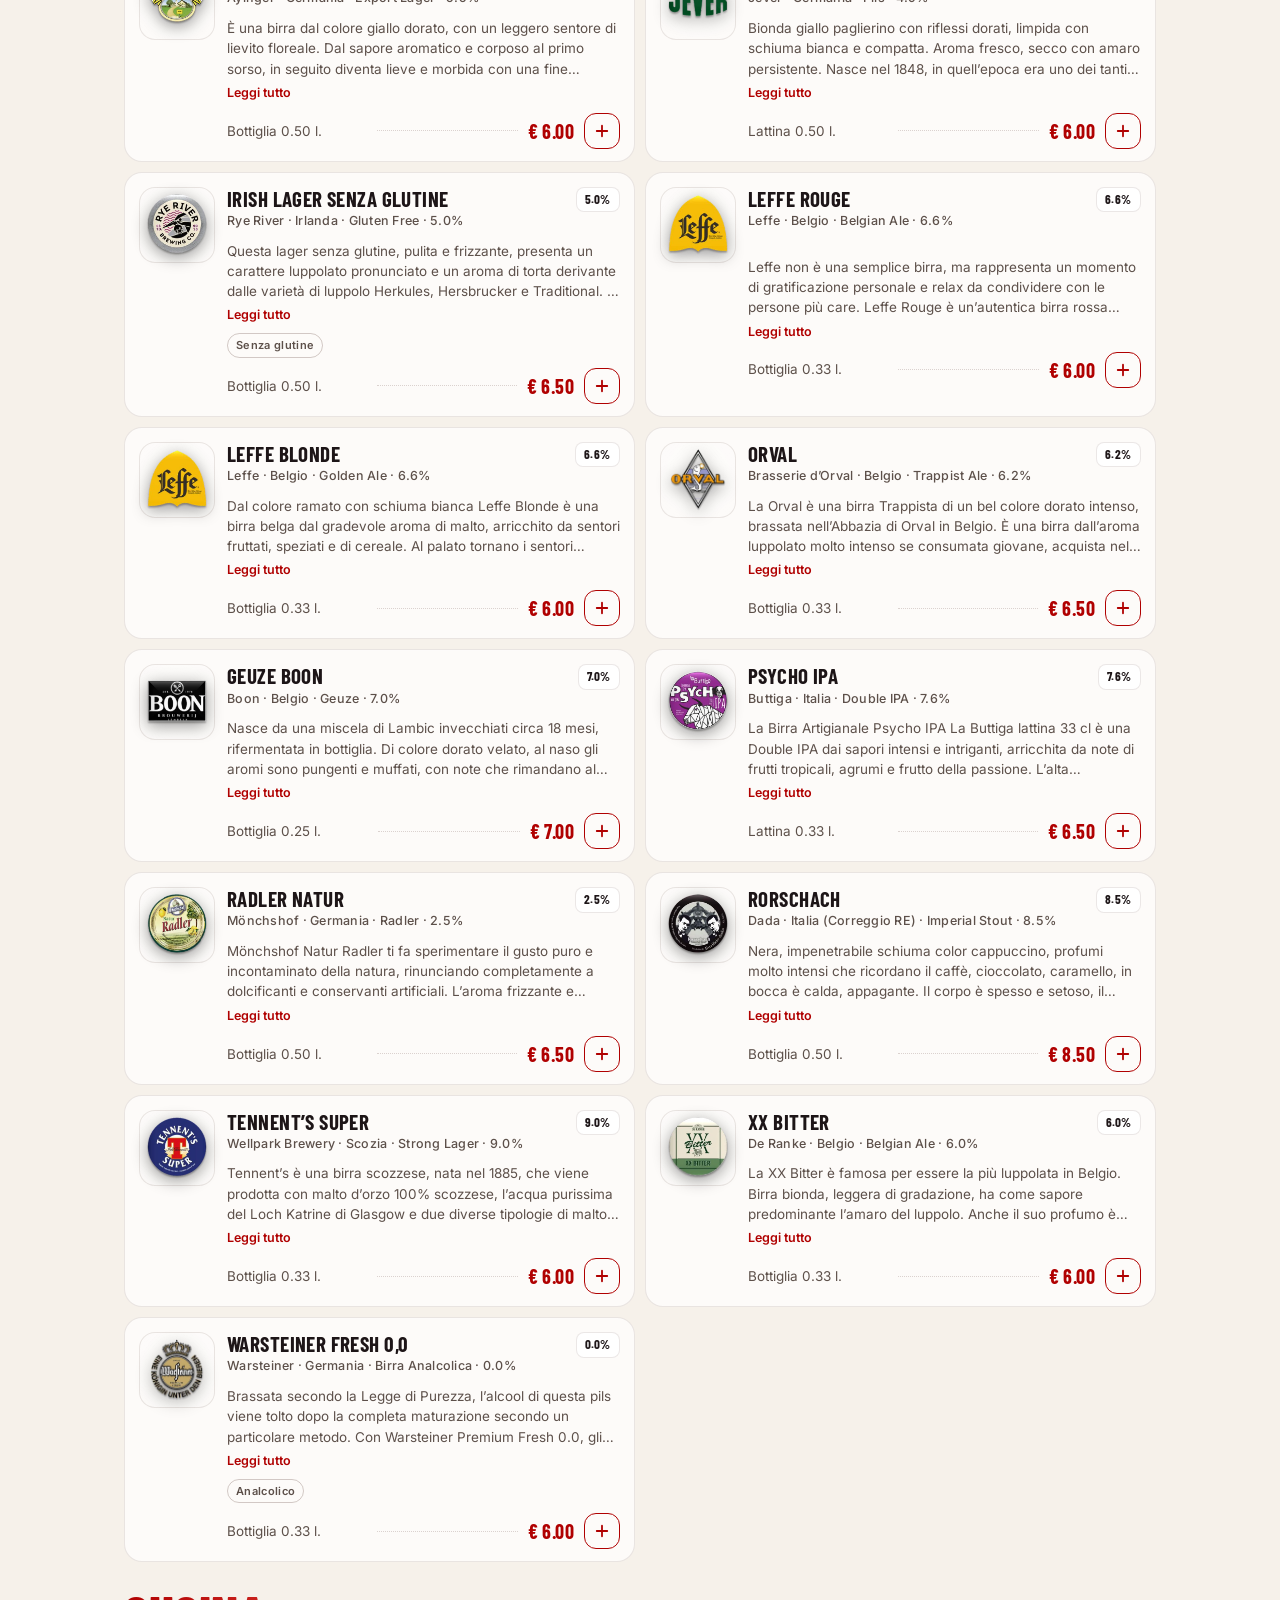
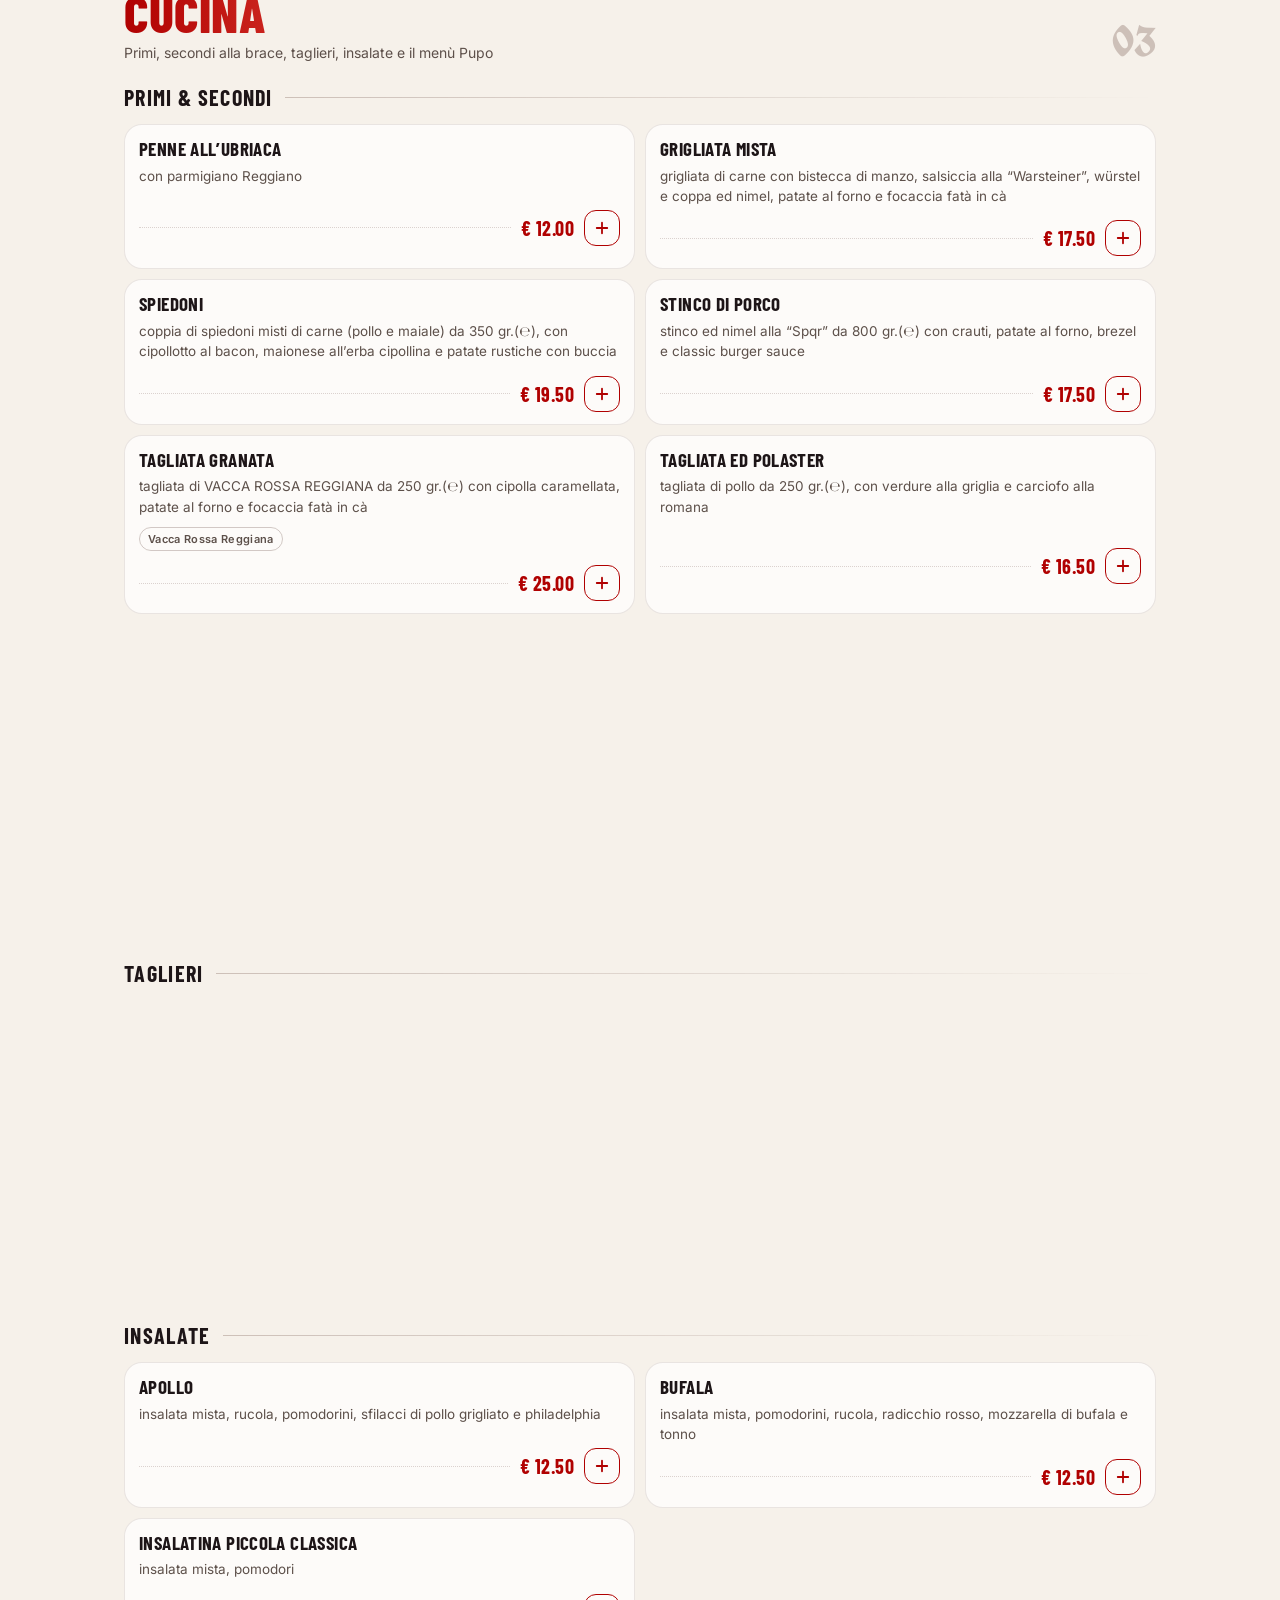
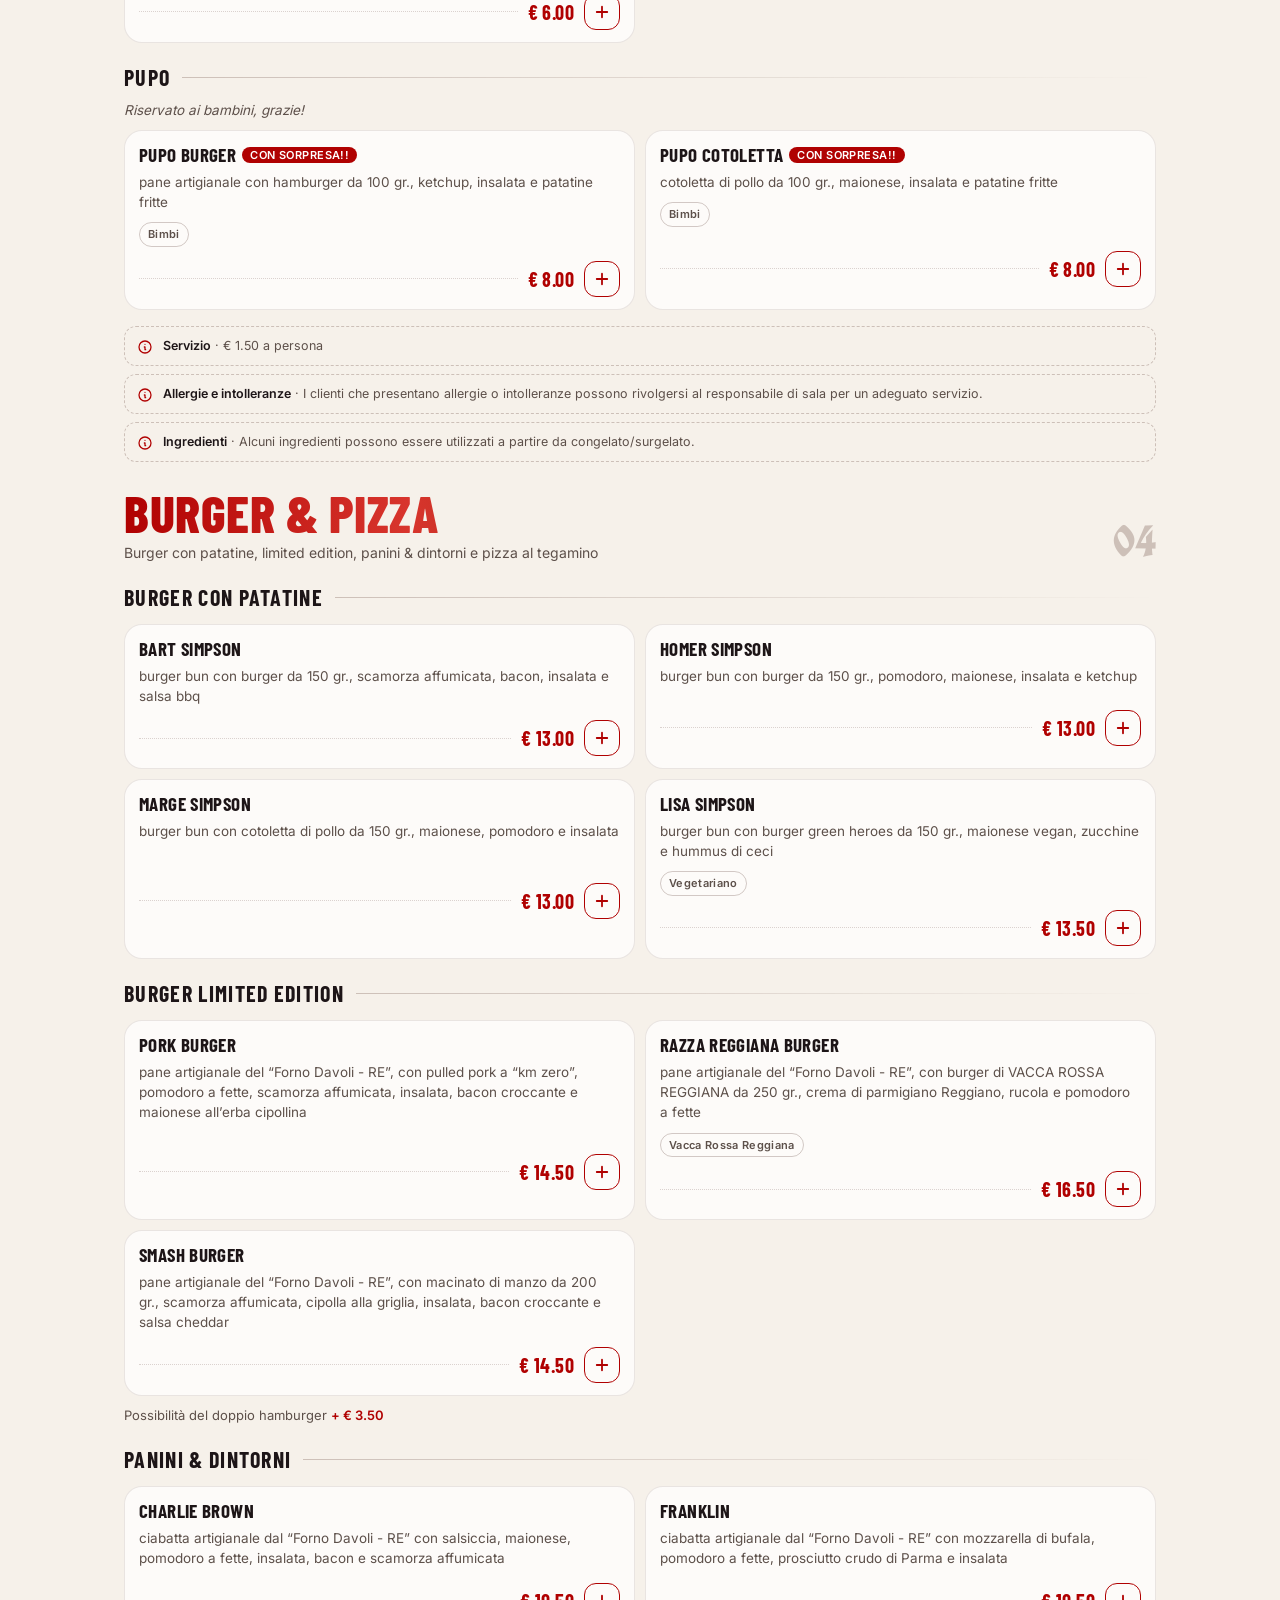
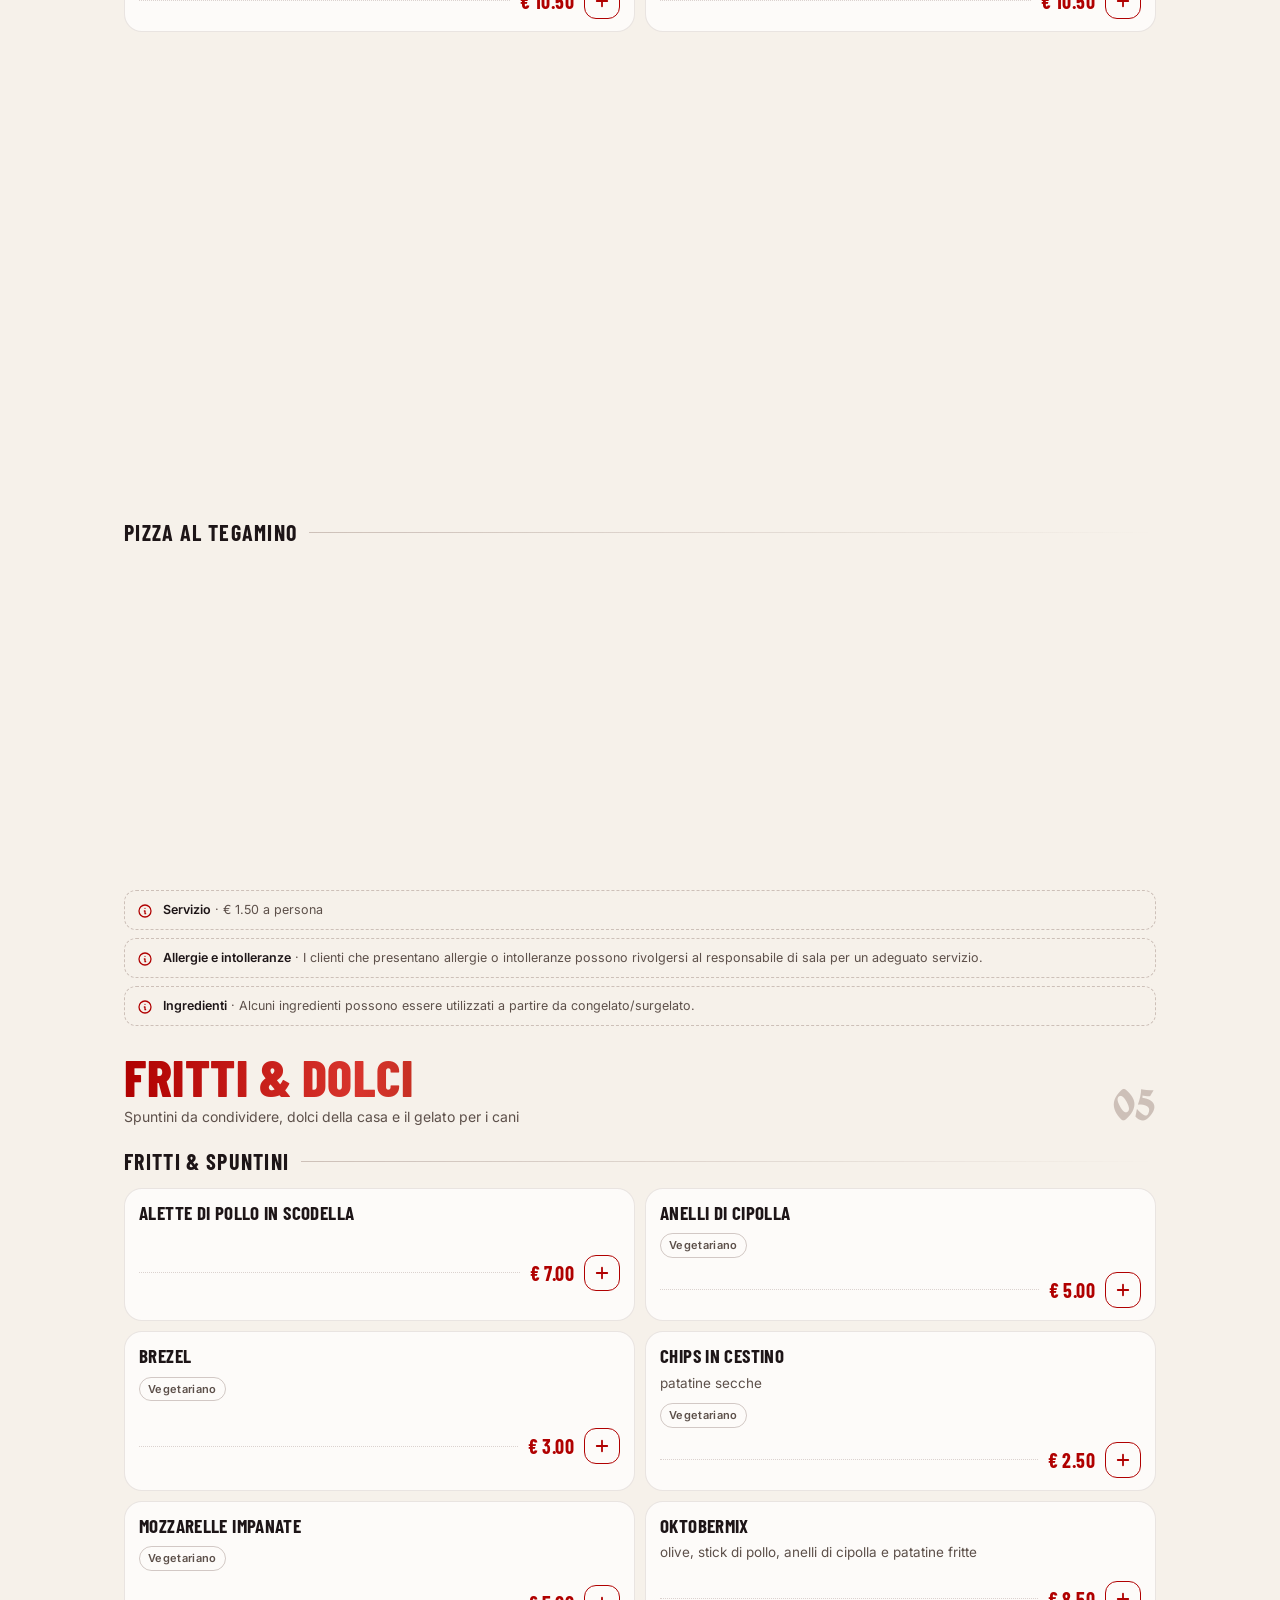
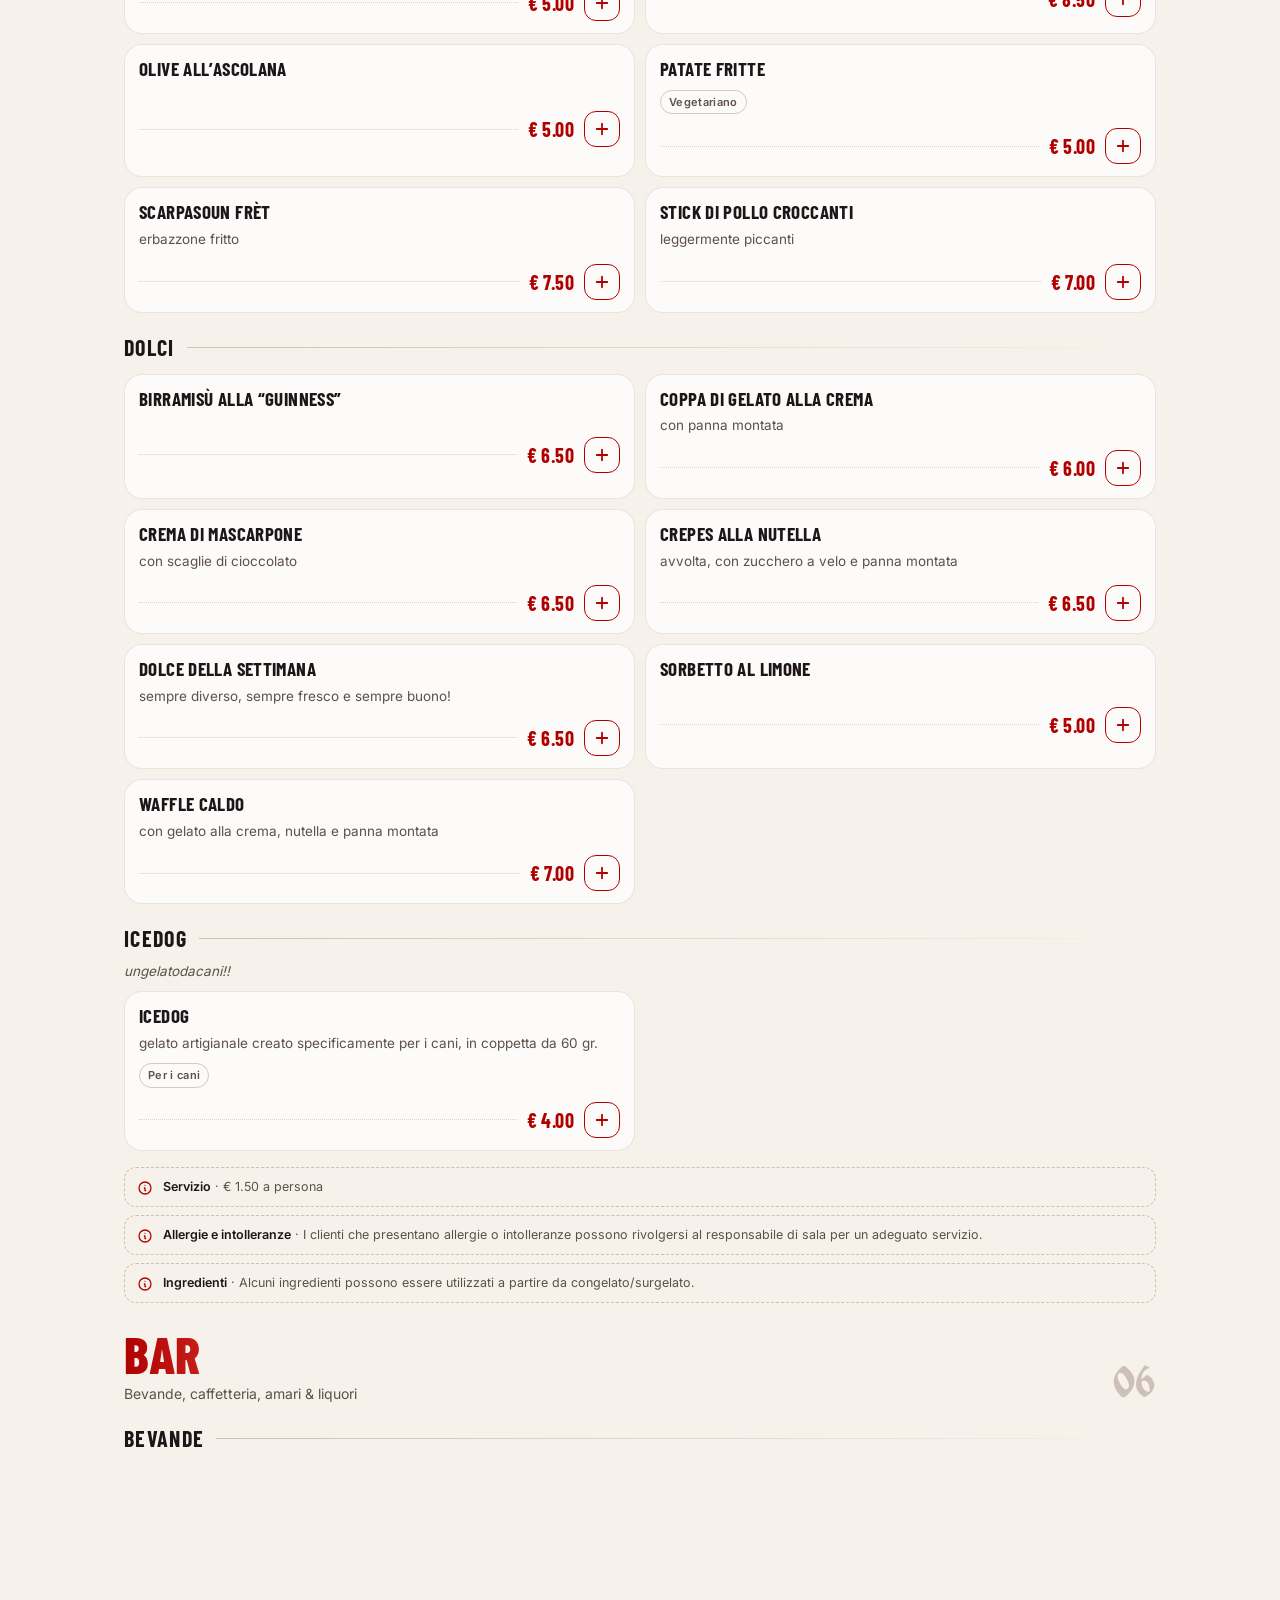
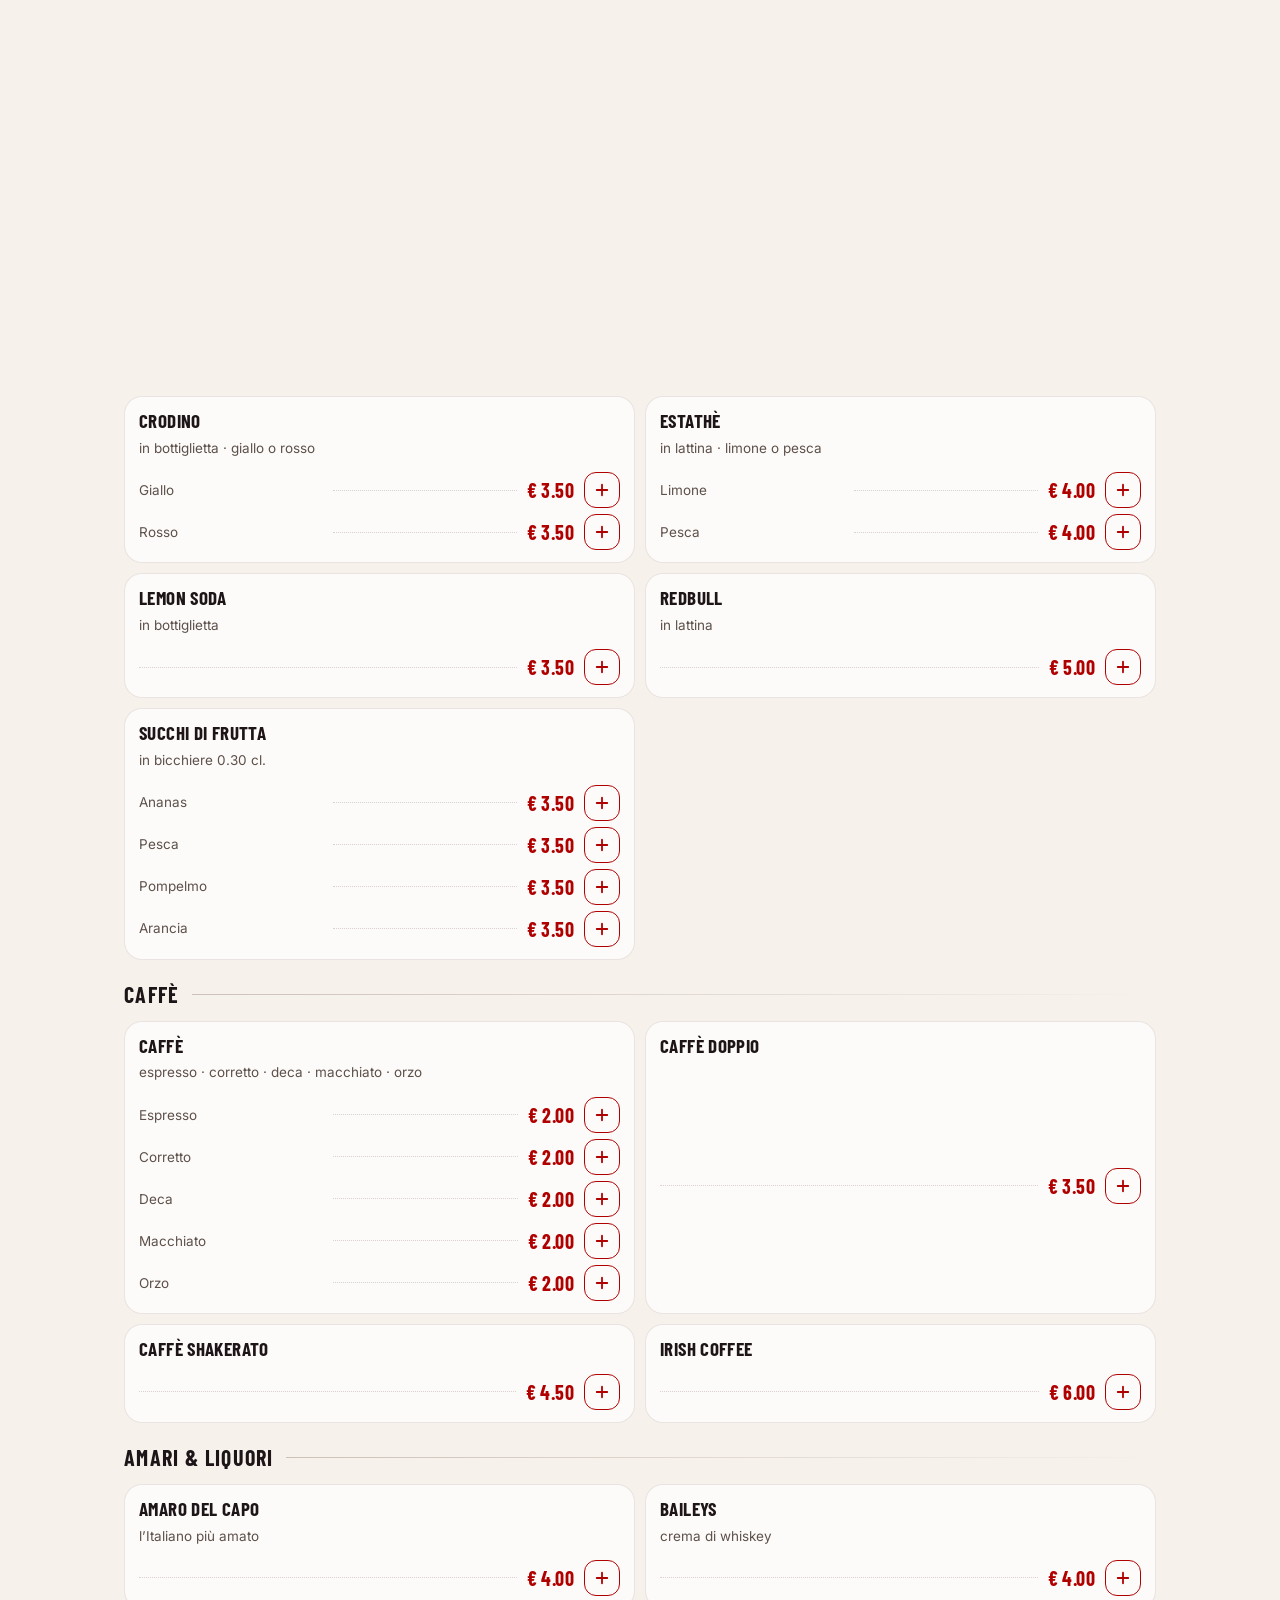
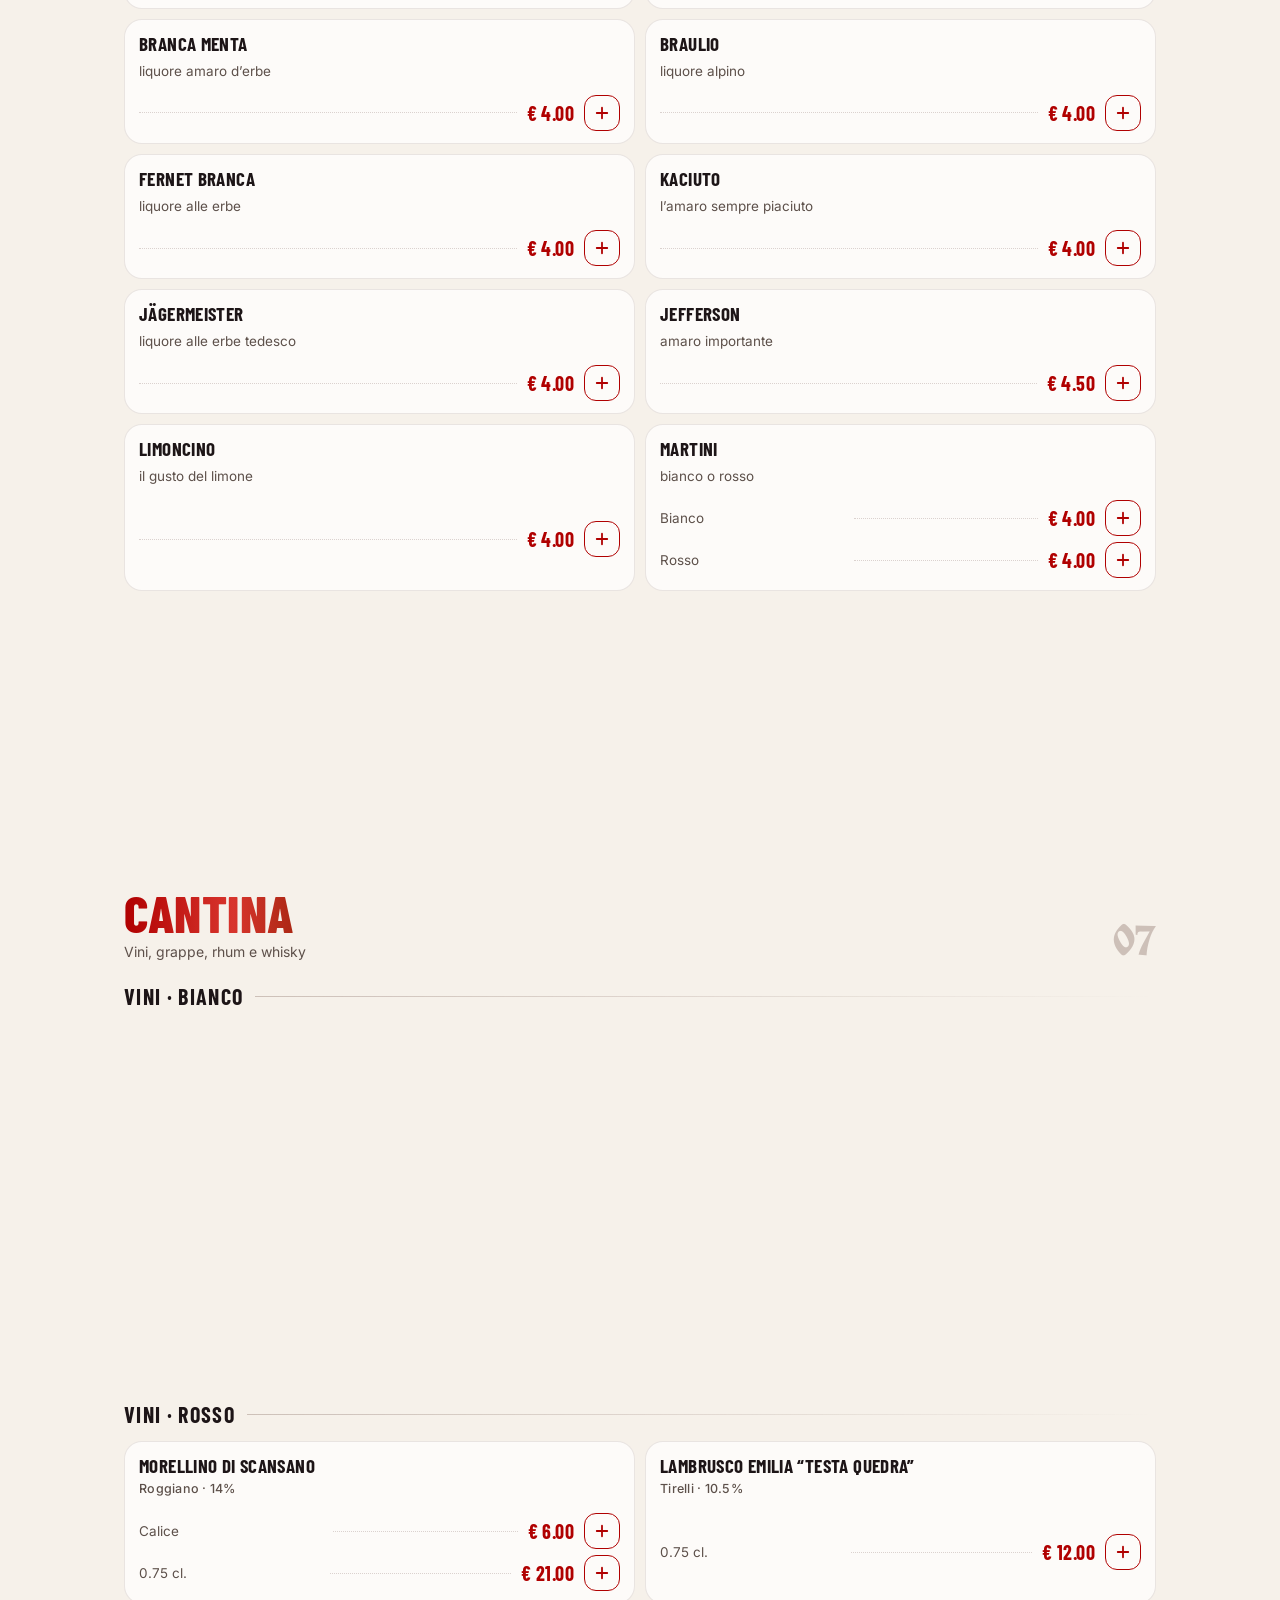
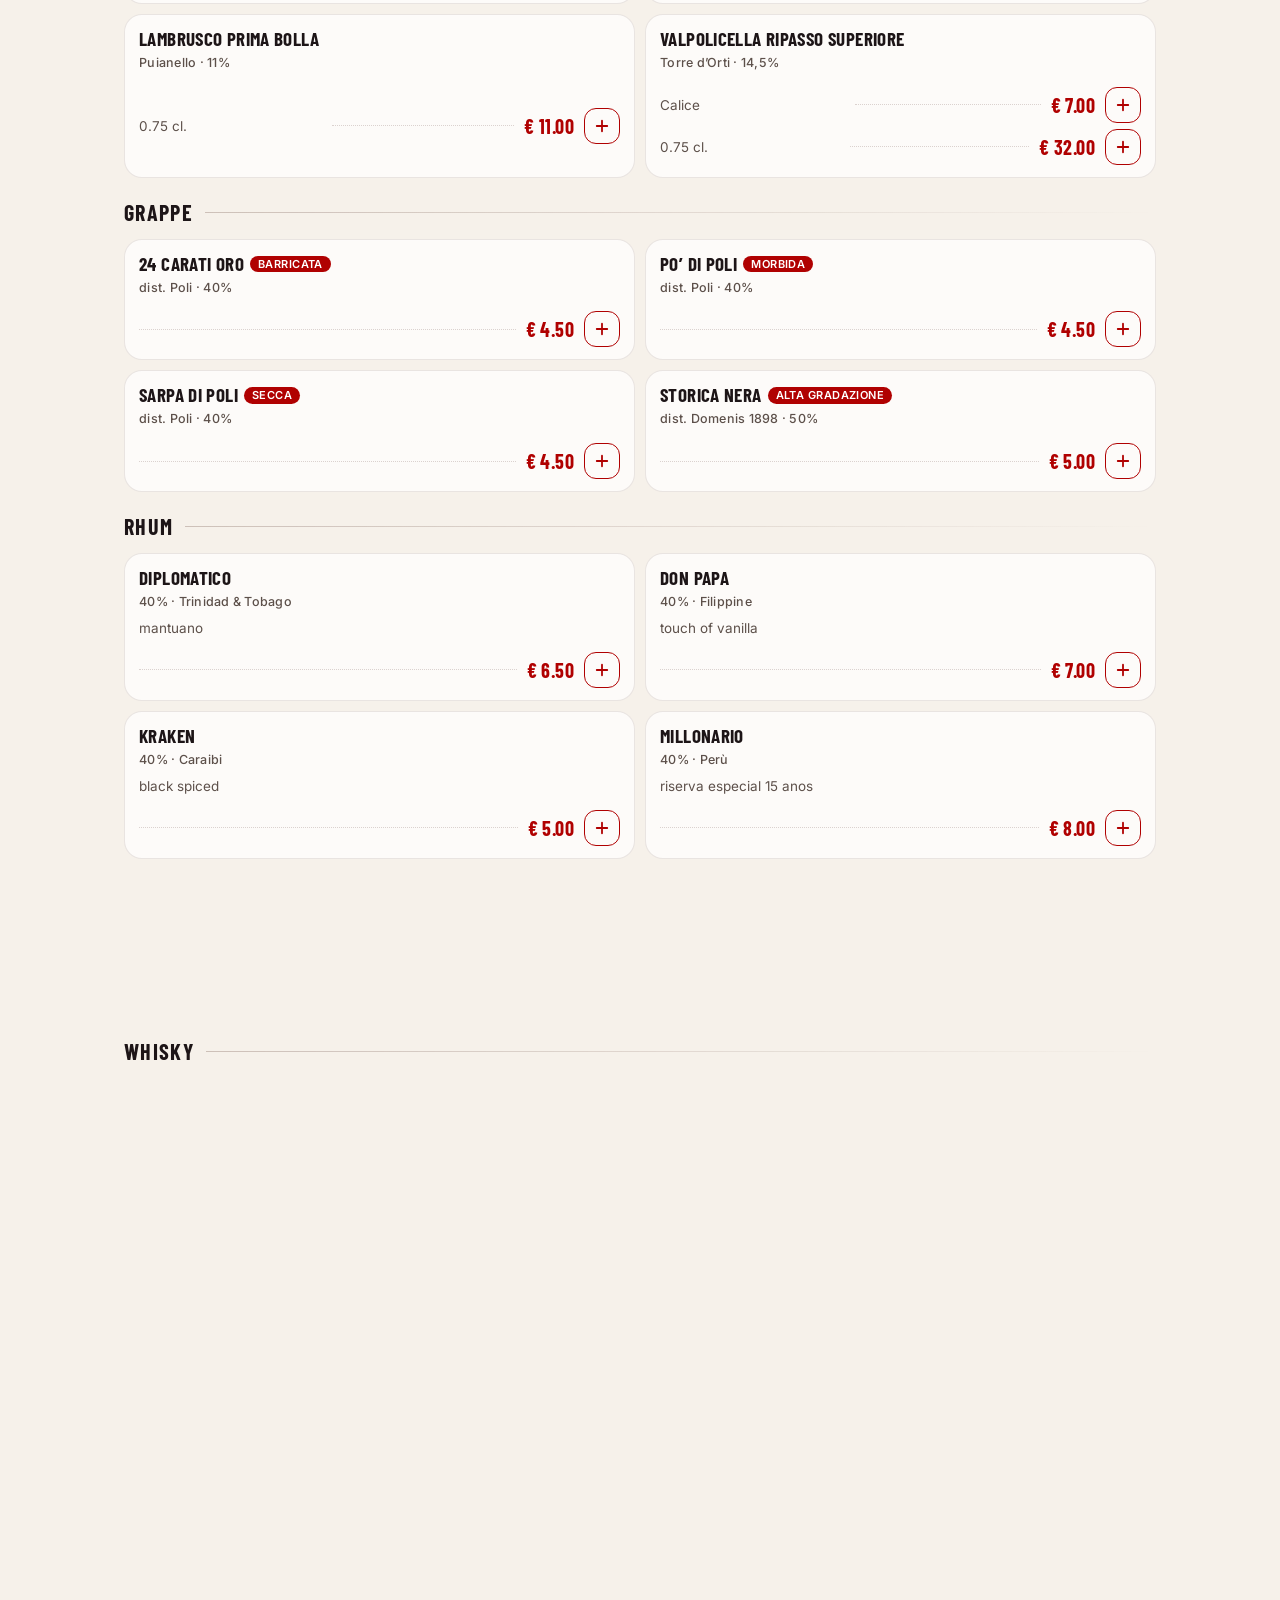
==== commit f5648494: "Add admin panel for editing the menu The menu is now data-driven: the public page loads data/menu.js" ====
--- a/oktoberfest/index.html
+++ b/oktoberfest/index.html
@@ -34,6 +34,8 @@
     <div class="noscript">Per visualizzare il menù è necessario abilitare JavaScript.</div>
   </noscript>
 
+  <div class="draft-bar" id="draftBar" hidden></div>
+
   <!-- Barra di avanzamento scroll -->
   <div class="progress" aria-hidden="true"><span id="progressBar"></span></div>
 
@@ -60,7 +62,7 @@
         <svg class="ic-sun" viewBox="0 0 24 24"><circle cx="12" cy="12" r="4"/><path d="M12 2v2M12 20v2M4.9 4.9l1.4 1.4M17.7 17.7l1.4 1.4M2 12h2M20 12h2M4.9 19.1l1.4-1.4M17.7 6.3l1.4-1.4"/></svg>
       </button>
       <button class="lang-btn" id="langToggle" type="button" aria-label="Switch language to English">EN</button>
-      <a class="icon-btn icon-btn--ig" id="igTop" href="https://www.instagram.com/birreriaoktoberfestre/" target="_blank" rel="noopener" aria-label="Instagram @birreriaoktoberfestre">
+      <a class="icon-btn icon-btn--ig ig-link" id="igTop" href="https://www.instagram.com/birreriaoktoberfestre/" target="_blank" rel="noopener" aria-label="Instagram @birreriaoktoberfestre">
         <svg viewBox="0 0 24 24"><rect x="3" y="3" width="18" height="18" rx="5"/><circle cx="12" cy="12" r="4"/><circle cx="17.5" cy="6.5" r="1" fill="currentColor" stroke="none"/></svg>
       </a>
     </div>
@@ -190,8 +192,7 @@
   <!-- Toast -->
   <div class="toast" id="toast" role="status" aria-live="polite"></div>
 
-  <script src="assets/js/menu-data.js"></script>
-  <script src="assets/js/menu-data.en.js"></script>
+  <script src="assets/js/menu-fallback.js"></script>
   <script src="assets/js/app.js"></script>
 </body>
 </html>
--- a/oktoberfest/assets/css/style.css
+++ b/oktoberfest/assets/css/style.css
@@ -382,6 +382,17 @@
   100% { box-shadow: 0 0 0 0 rgba(253,246,7,0); }
 }
 
+/* esaurito */
+.soldout { flex: none; padding: 6px 10px; border-radius: 10px; font-family: var(--font-display); font-weight: 700; font-size: 13px; letter-spacing: .06em; text-transform: uppercase; color: var(--muted); border: 1px dashed var(--line-strong); }
+.item.is-soldout .item__name, .item.is-soldout .price { opacity: .55; text-decoration: line-through; text-decoration-thickness: 1.5px; }
+.item.is-soldout .item__logo img { filter: grayscale(1) opacity(.6); }
+
+/* anteprima bozza */
+.draft-bar { position: sticky; top: 0; z-index: 61; background: var(--yellow); color: var(--yellow-ink); text-align: center; font-family: var(--font-display); font-weight: 700; letter-spacing: .06em; text-transform: uppercase; font-size: 13px; padding: 6px 12px; }
+.draft-bar:not([hidden]) ~ .topbar { top: 31px; }
+.draft-bar:not([hidden]) ~ .searchbar { top: calc(var(--topbar-h) + 31px); }
+.draft-bar:not([hidden]) ~ .nav { top: calc(var(--topbar-h) + 31px); }
+
 /* ---------- Notes & Allergens ---------- */
 .notes { display: grid; gap: 8px; margin-top: 16px; }
 .note {
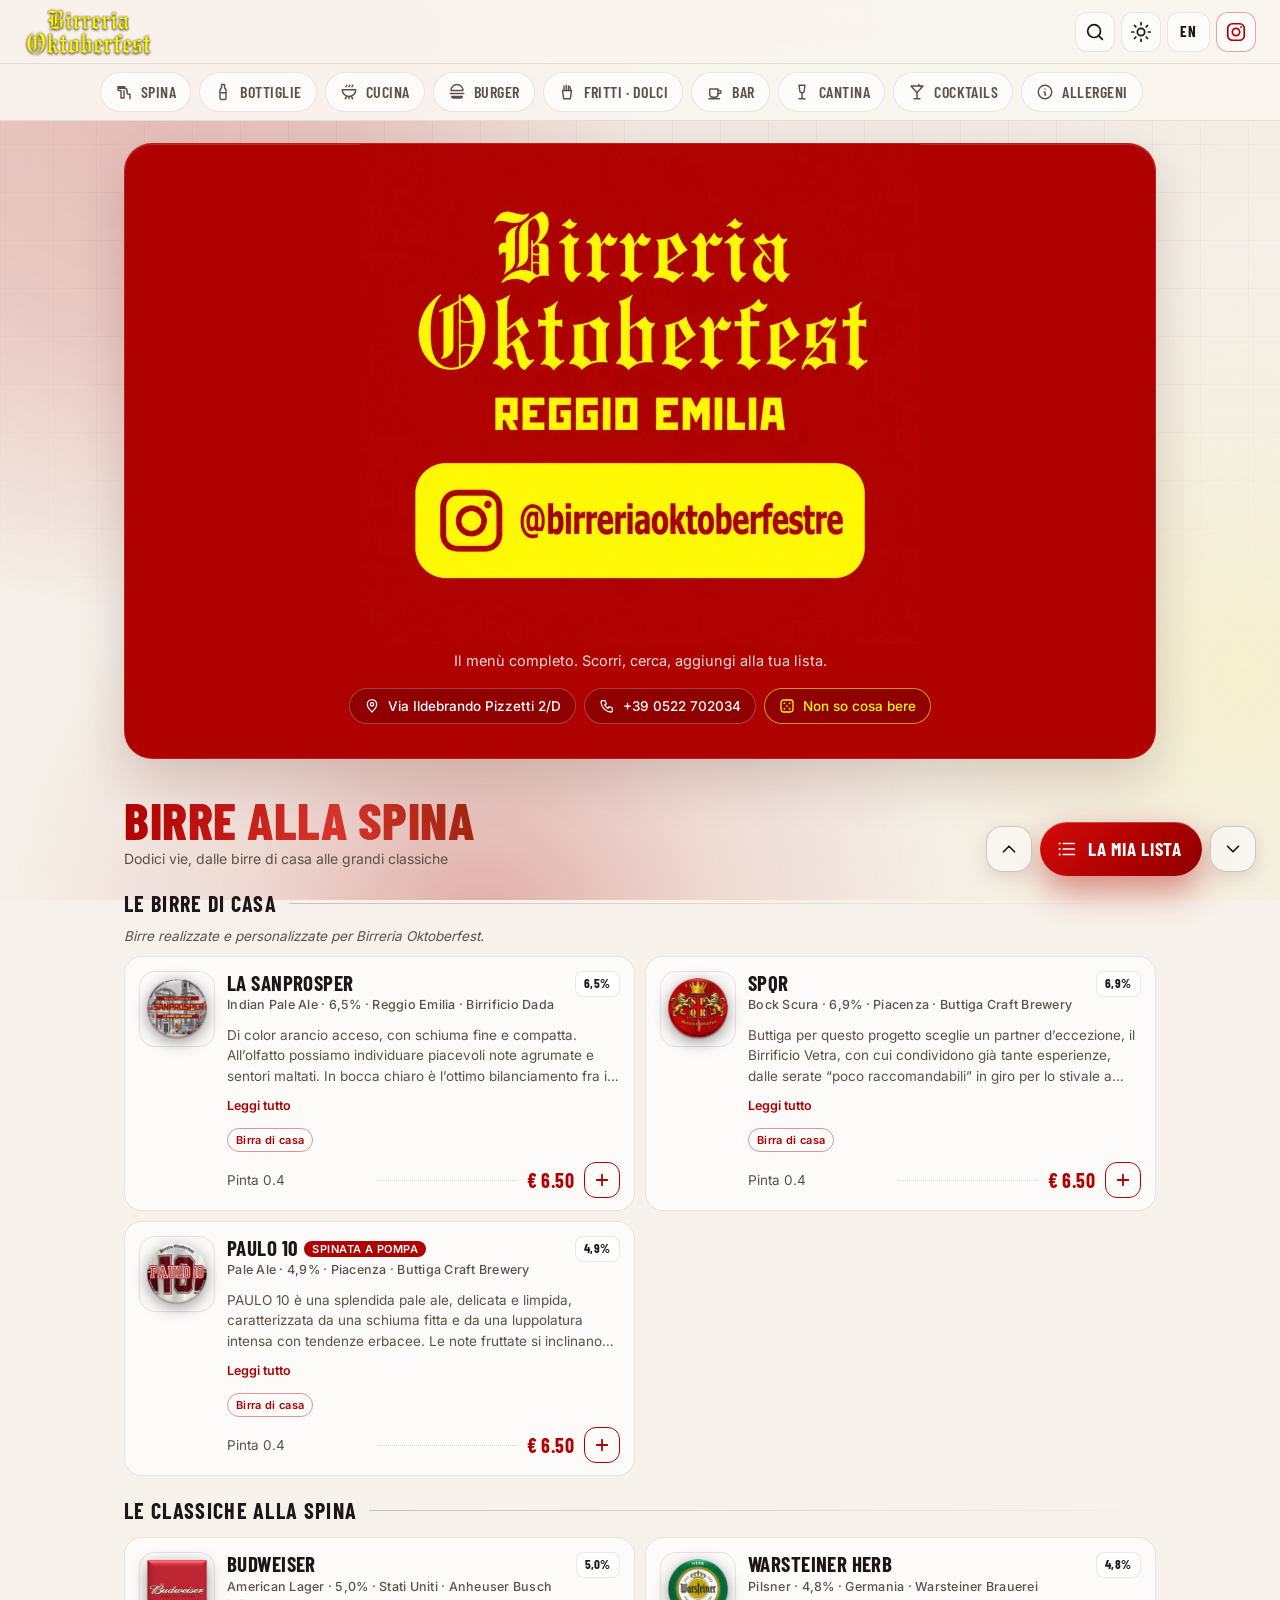
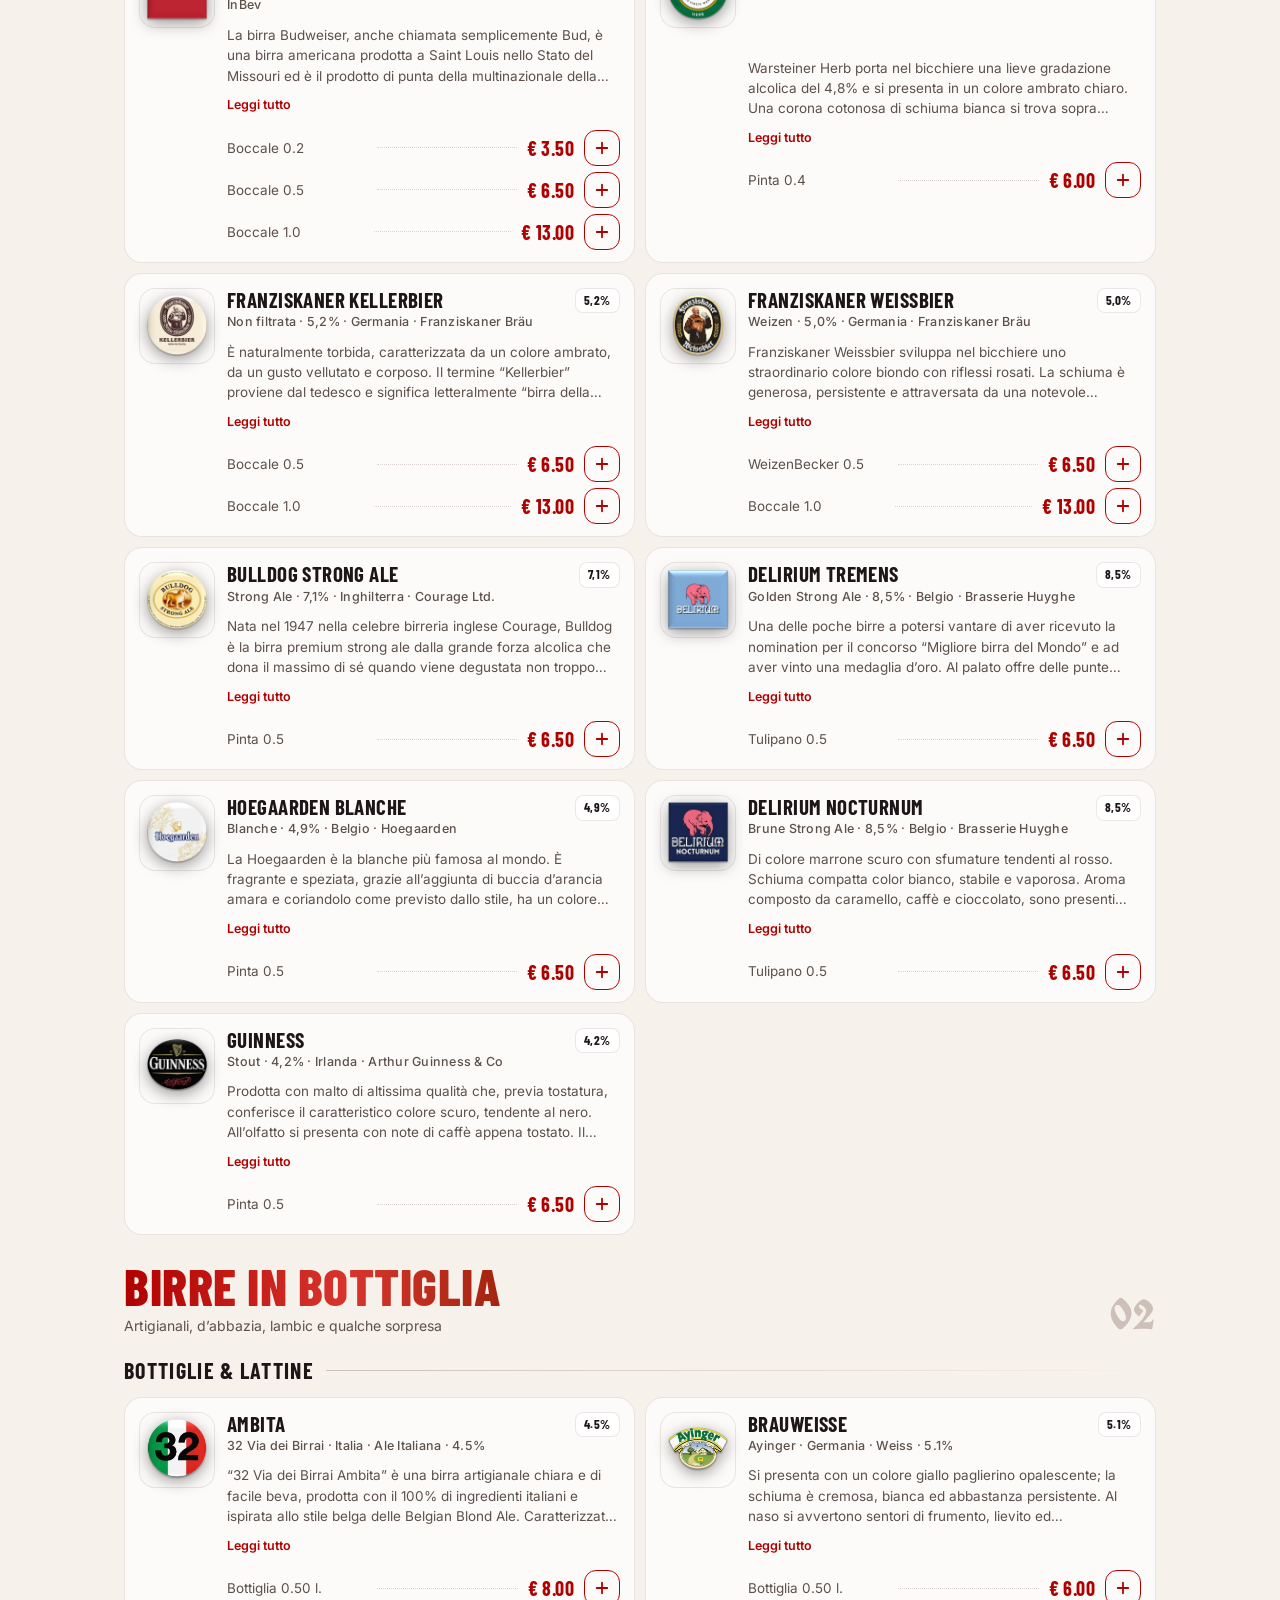
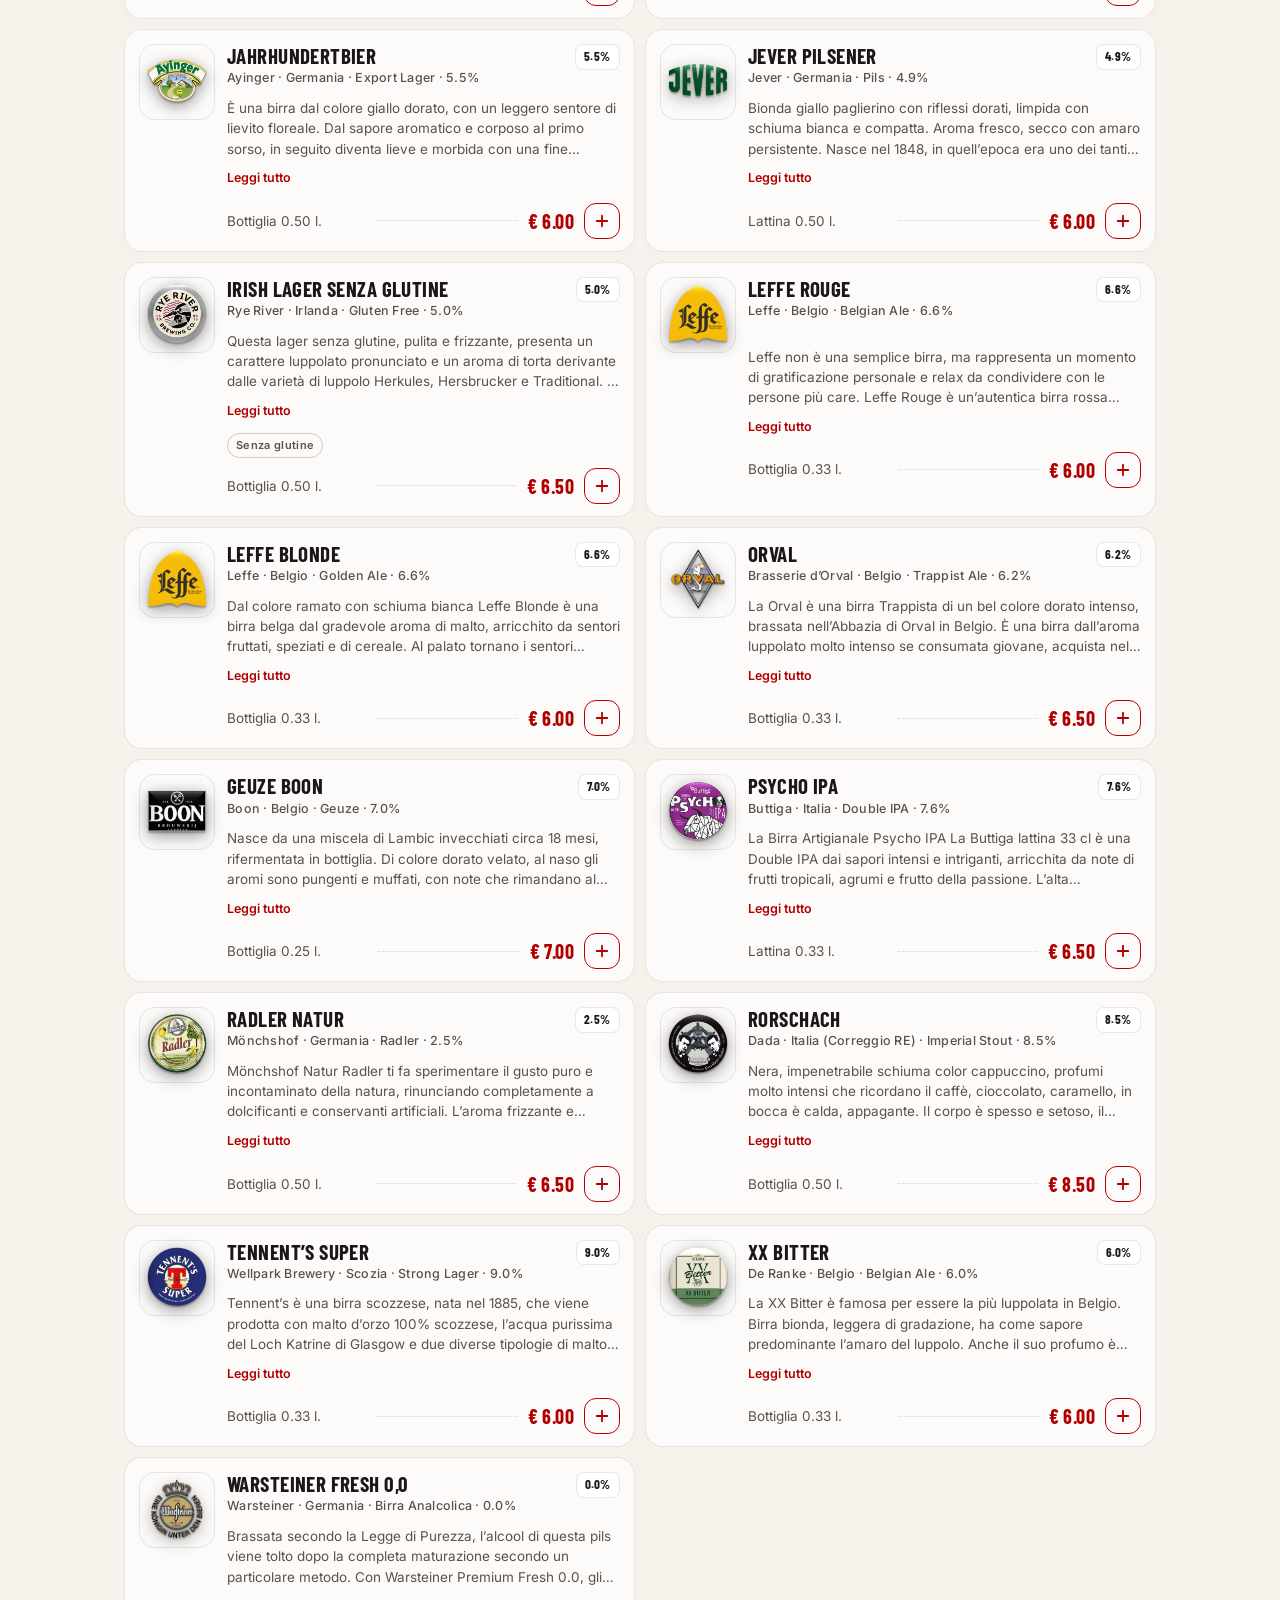
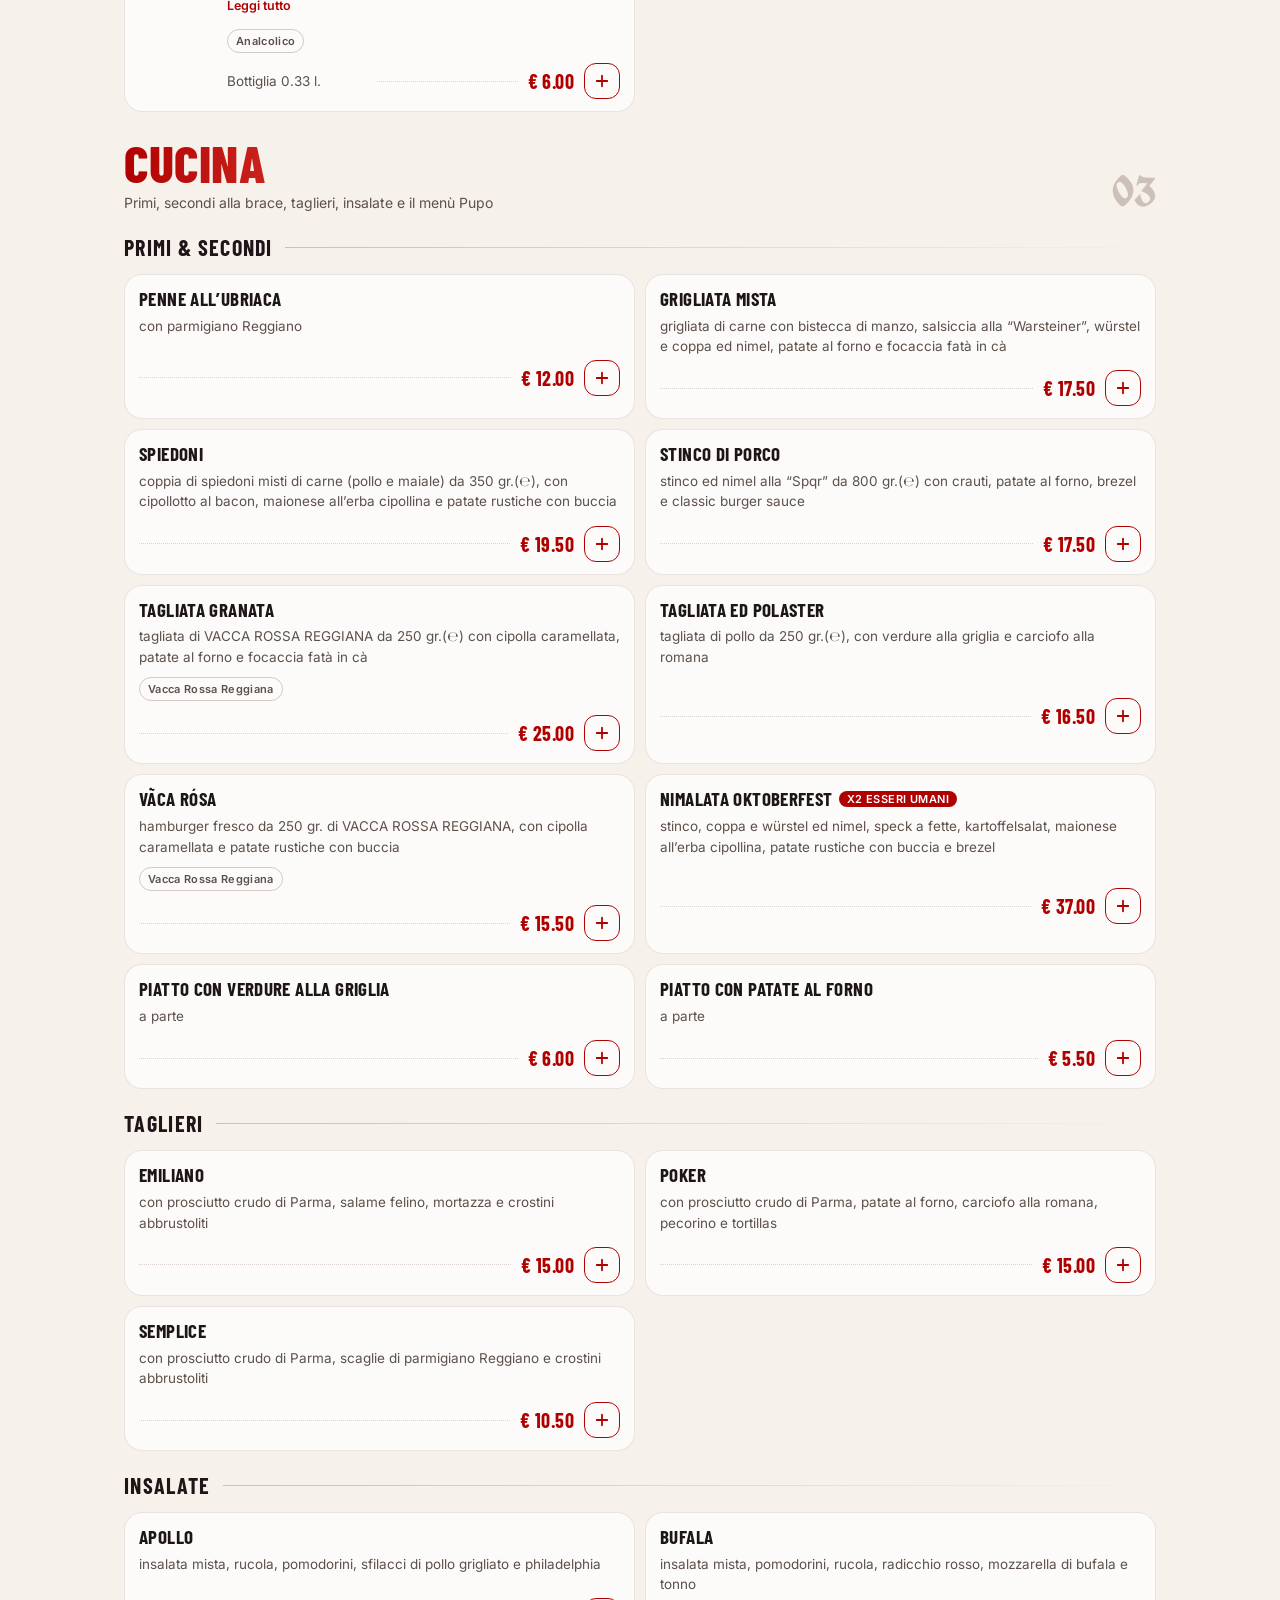
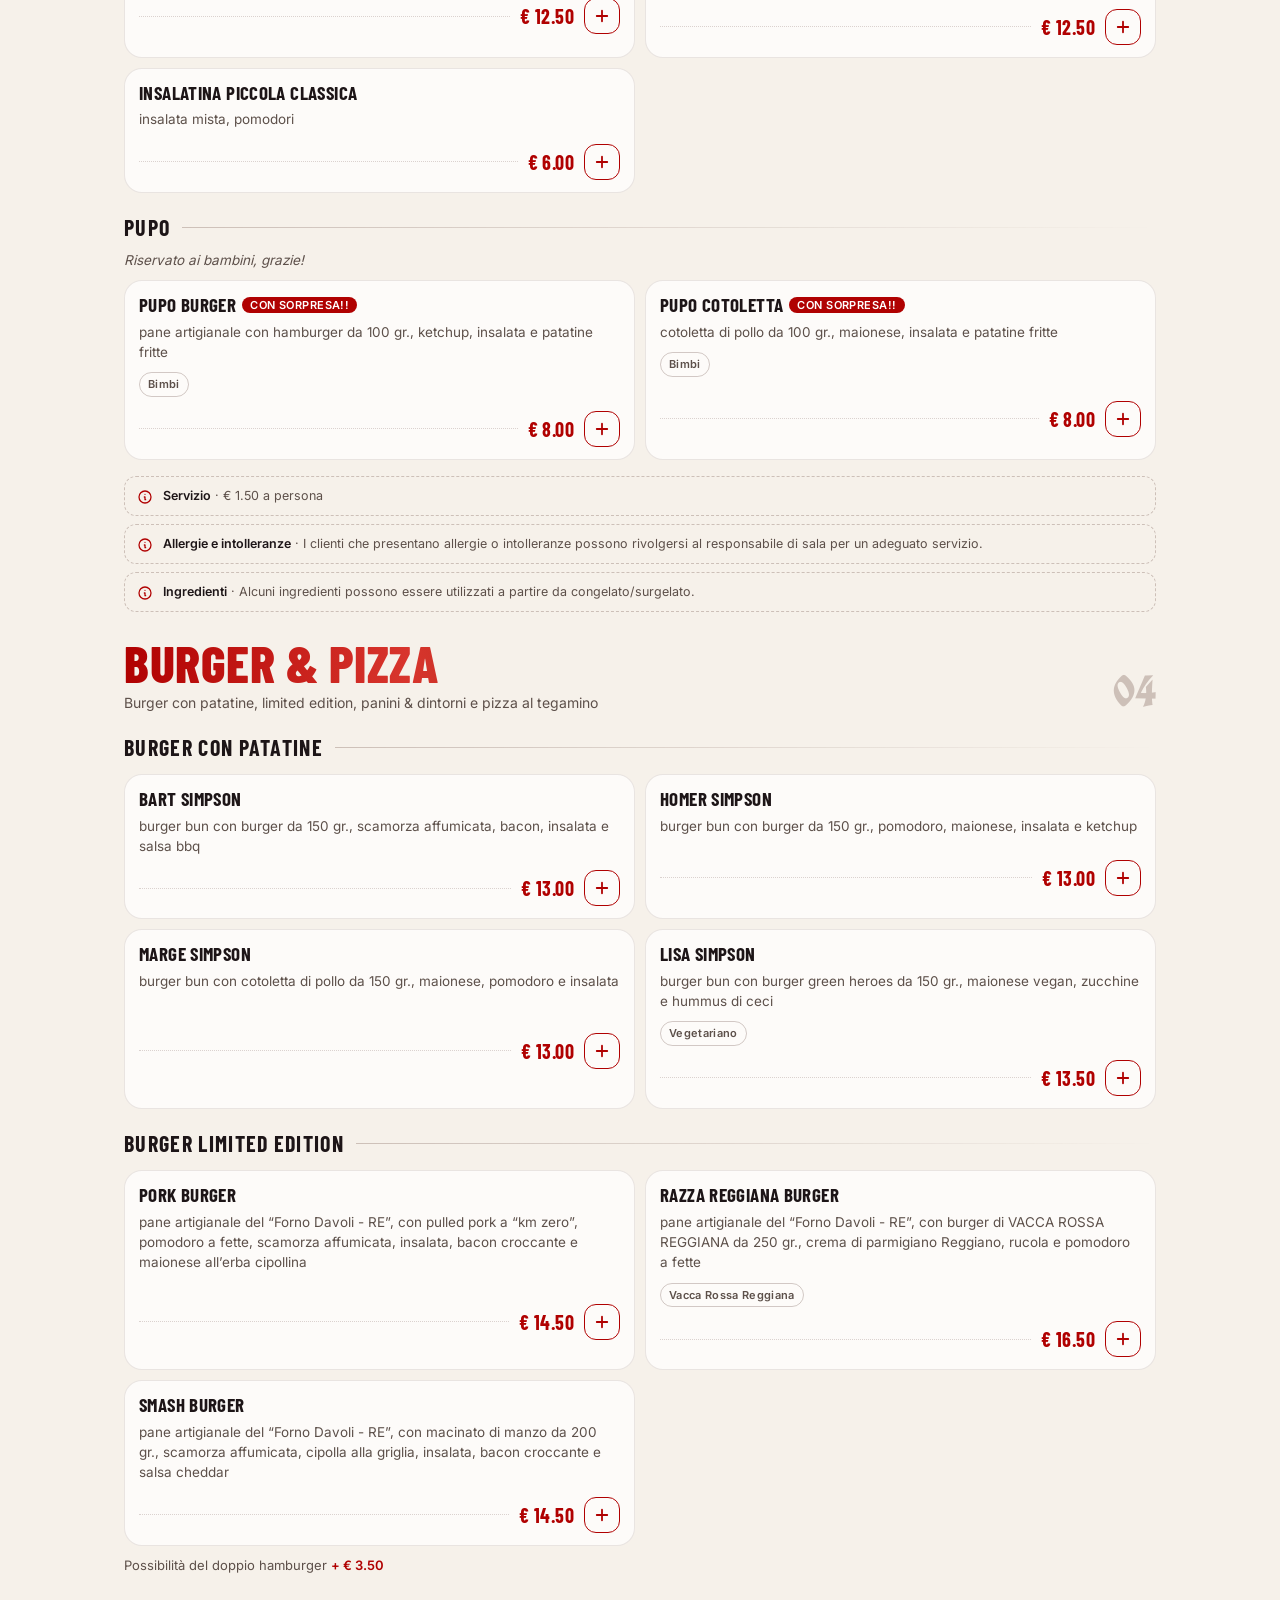
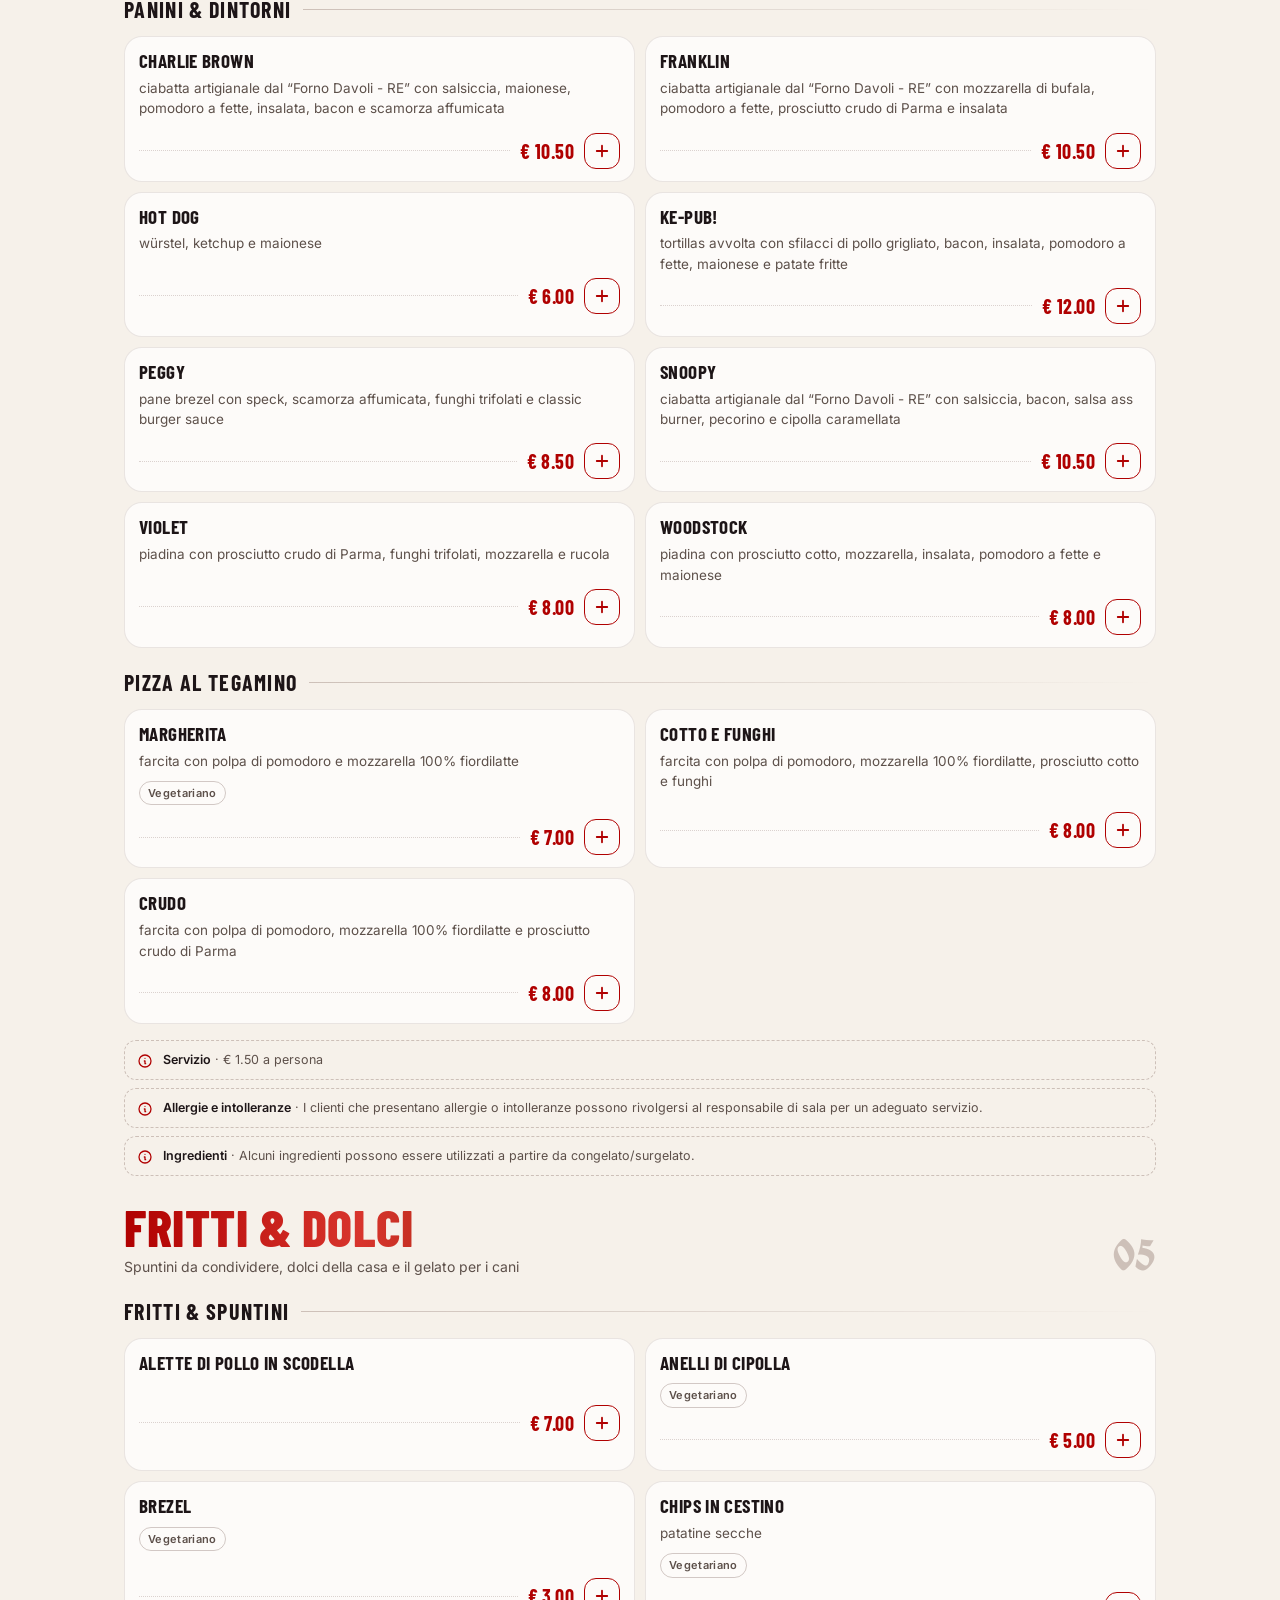
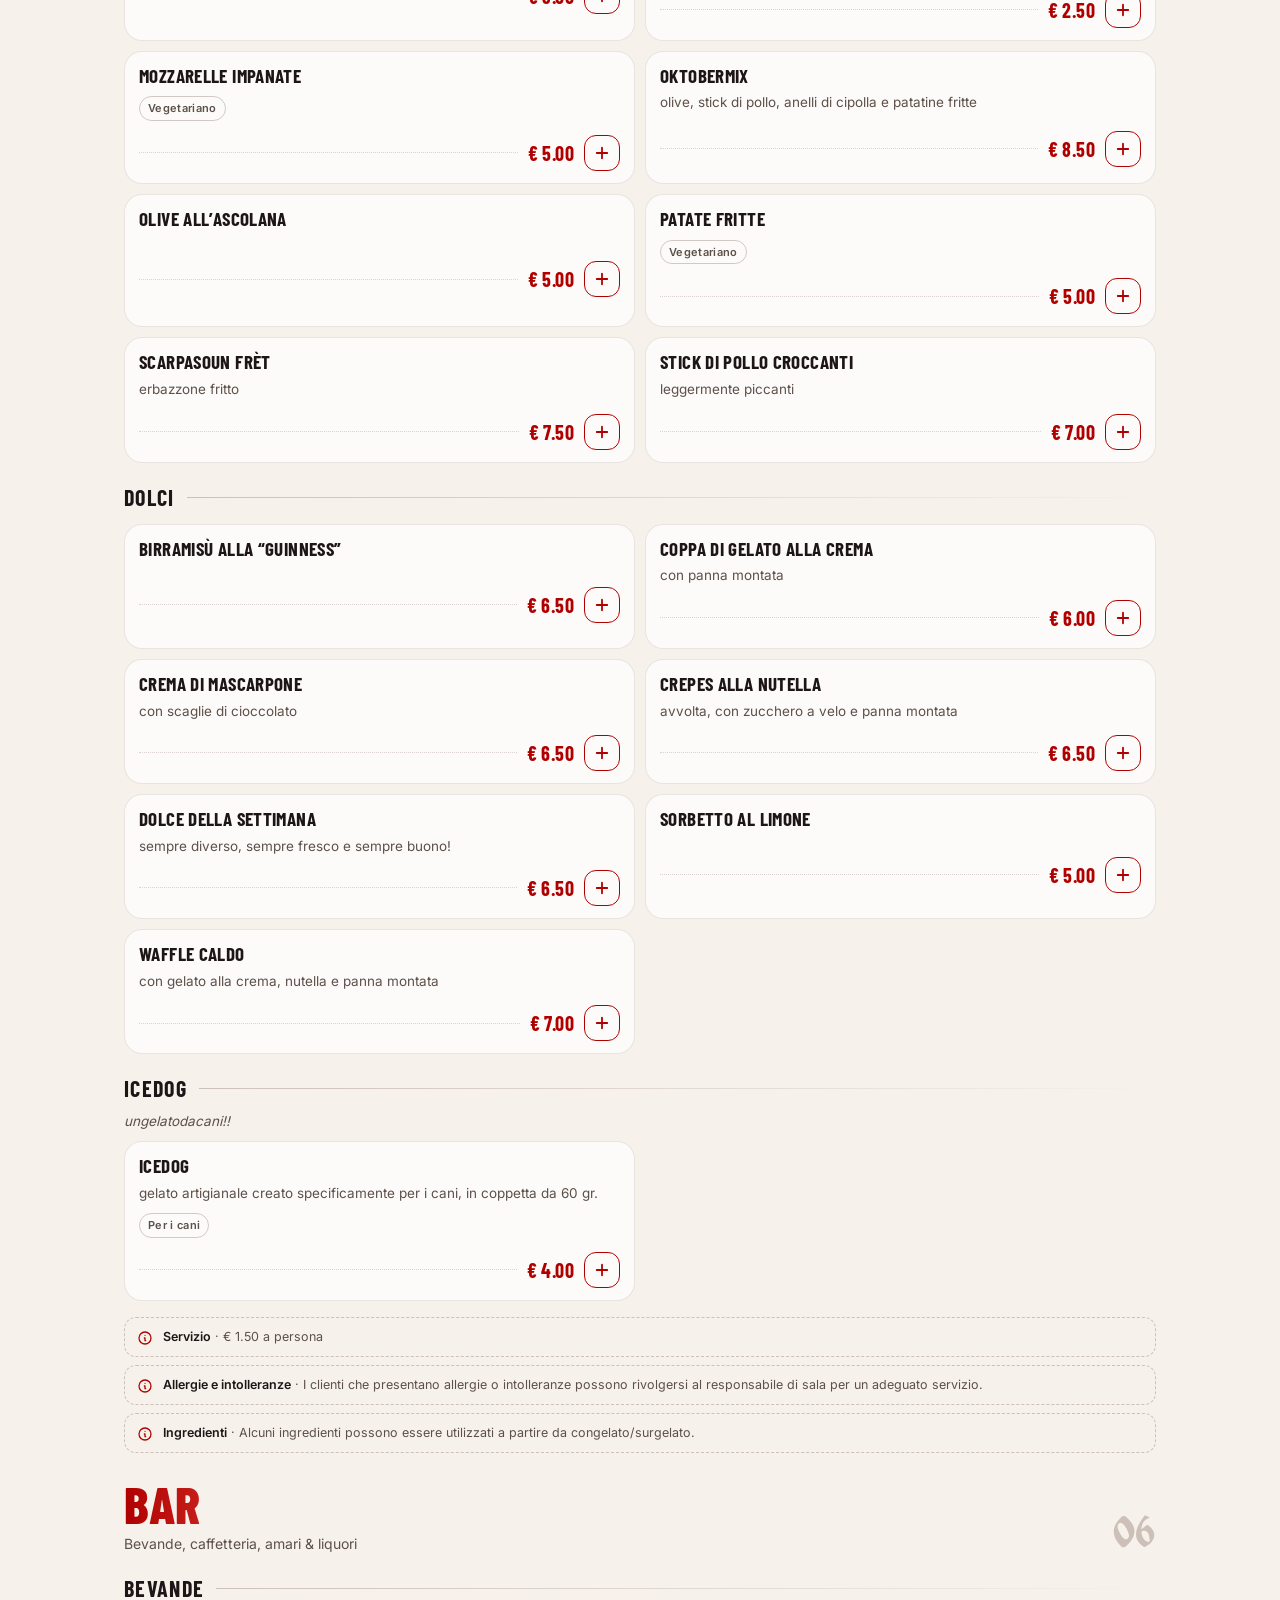
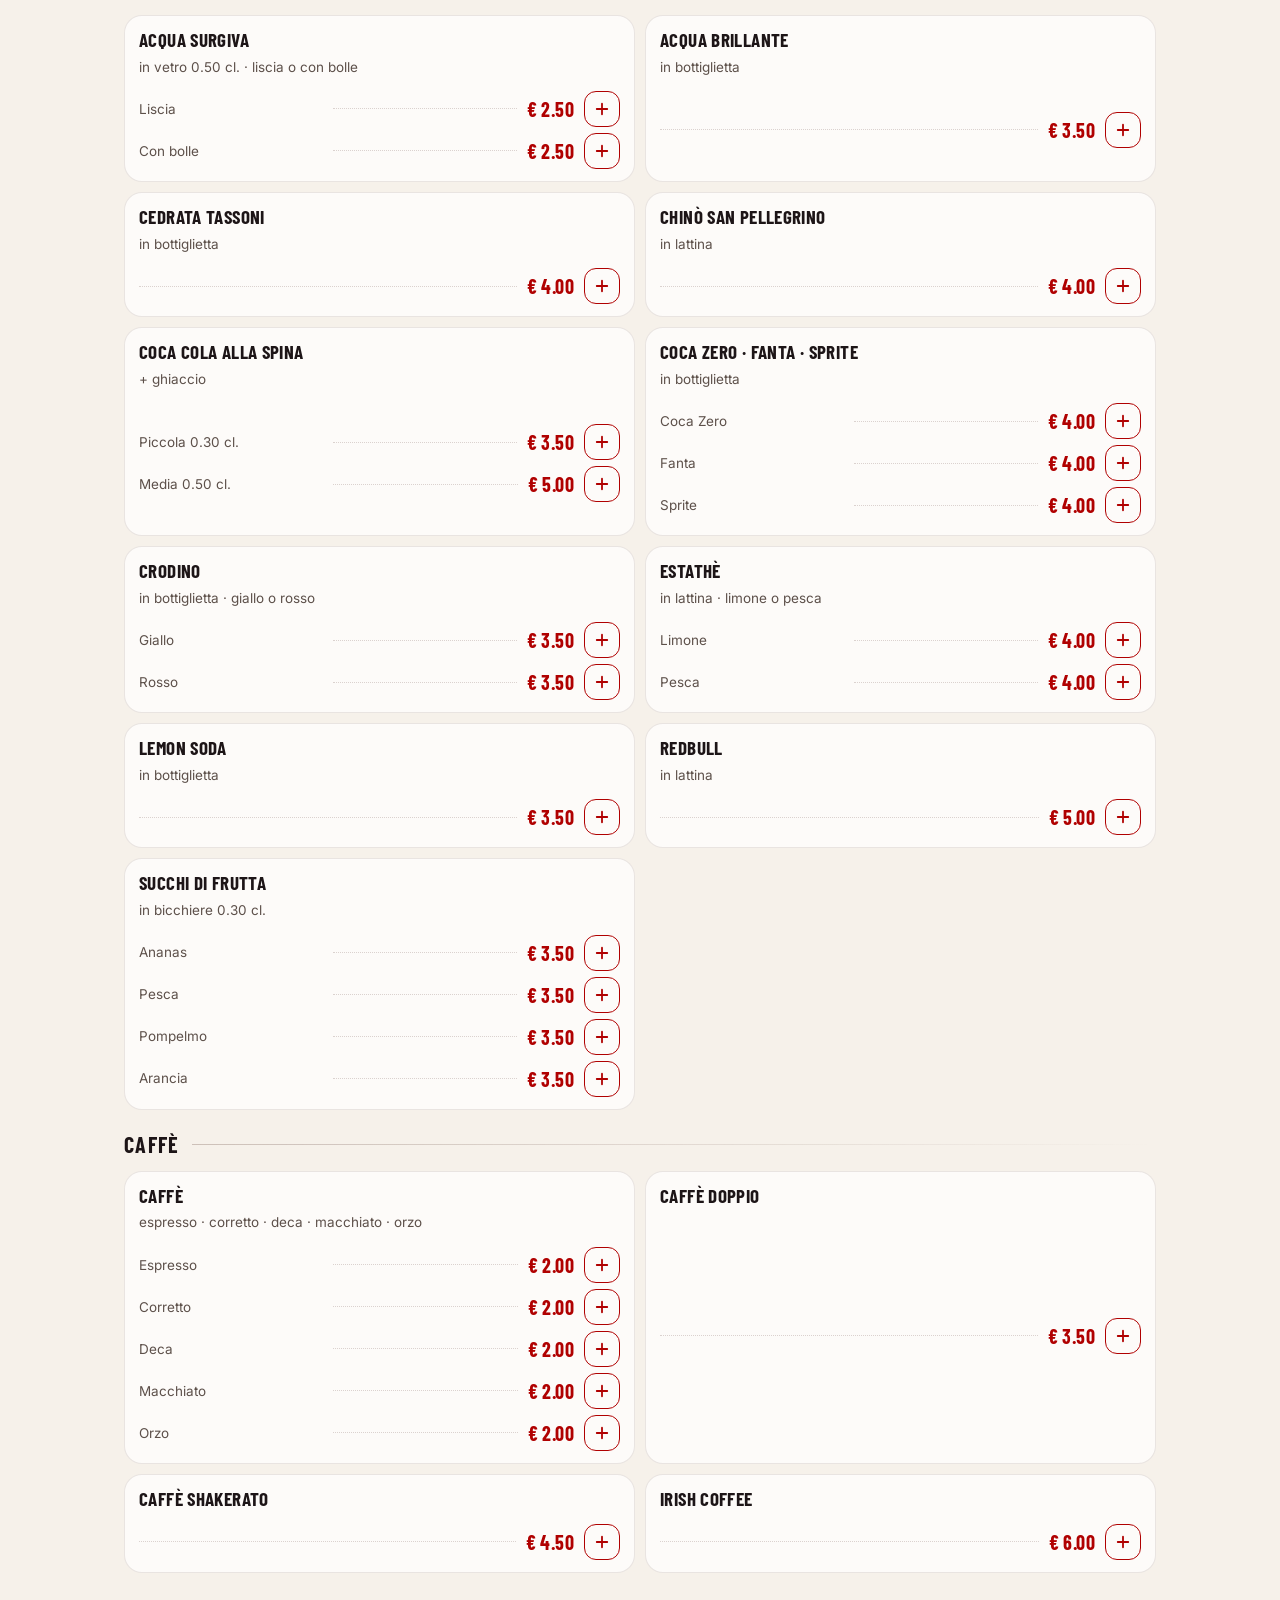
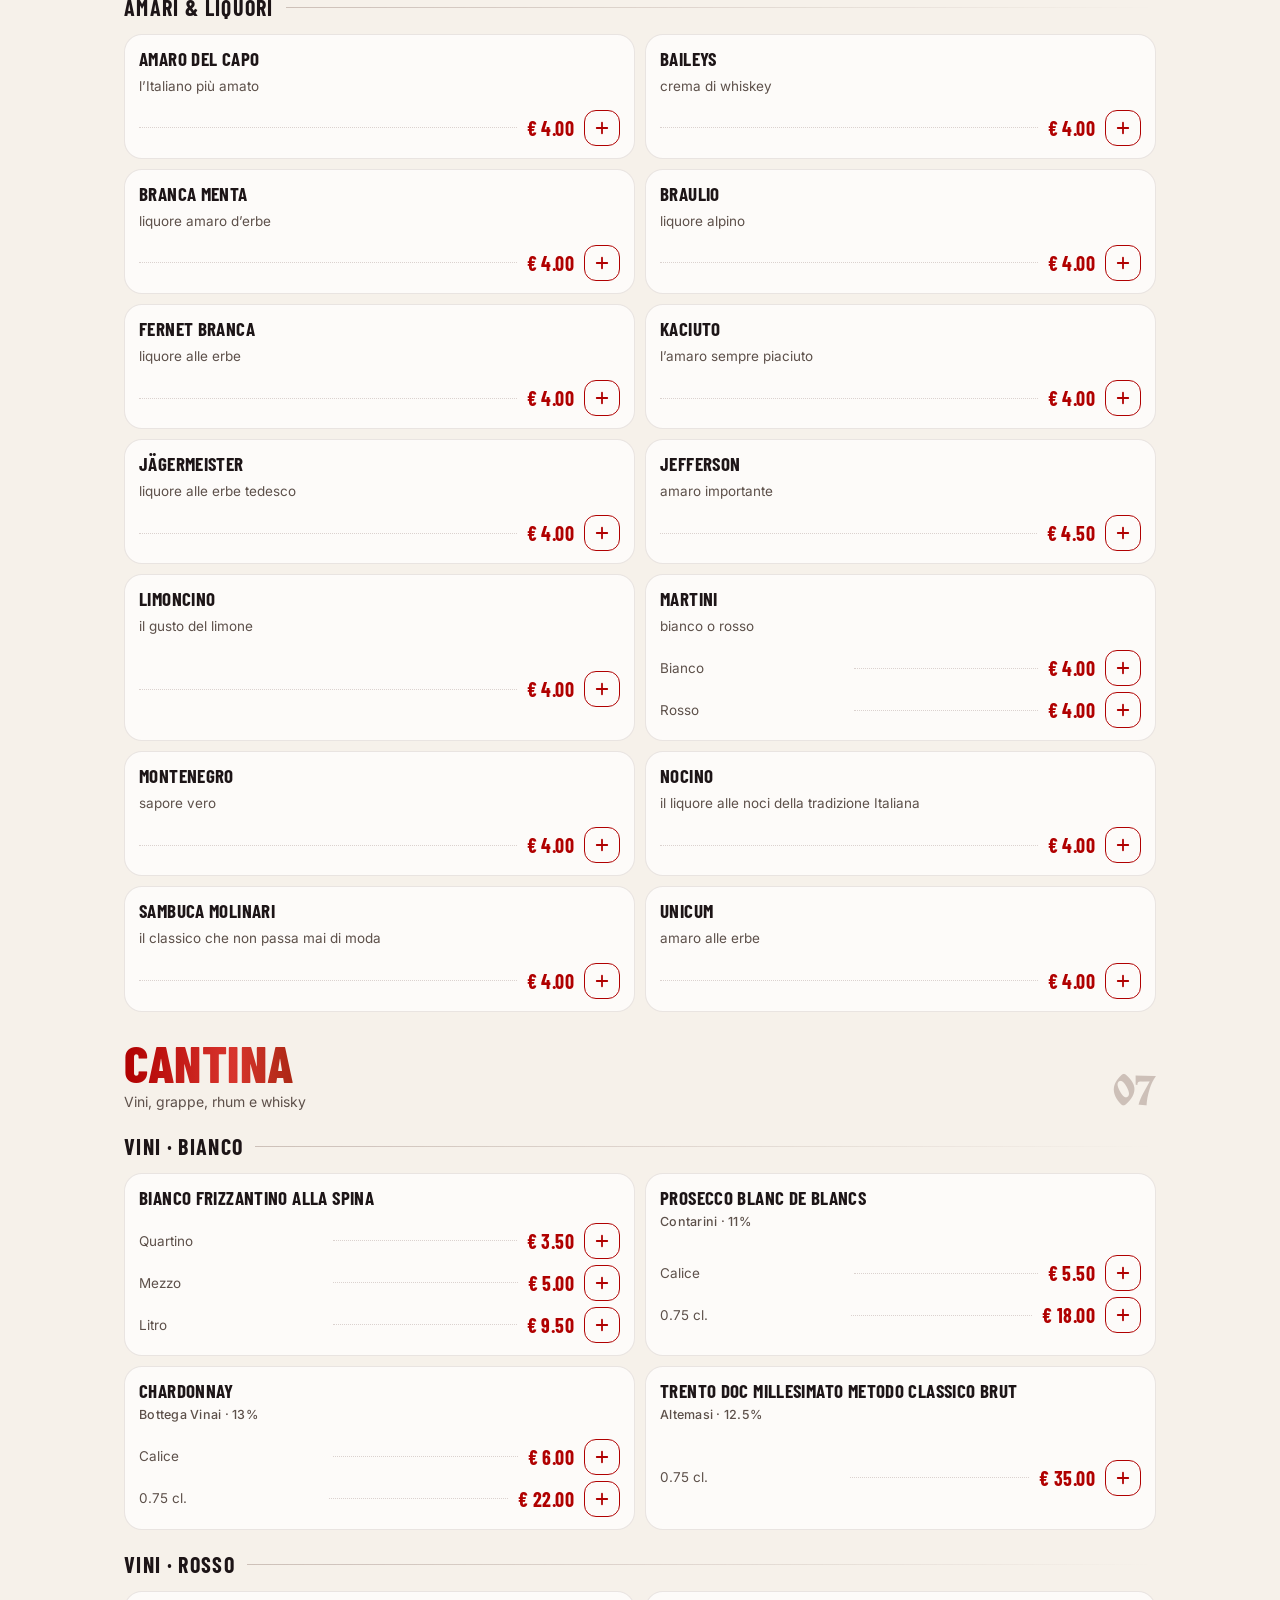
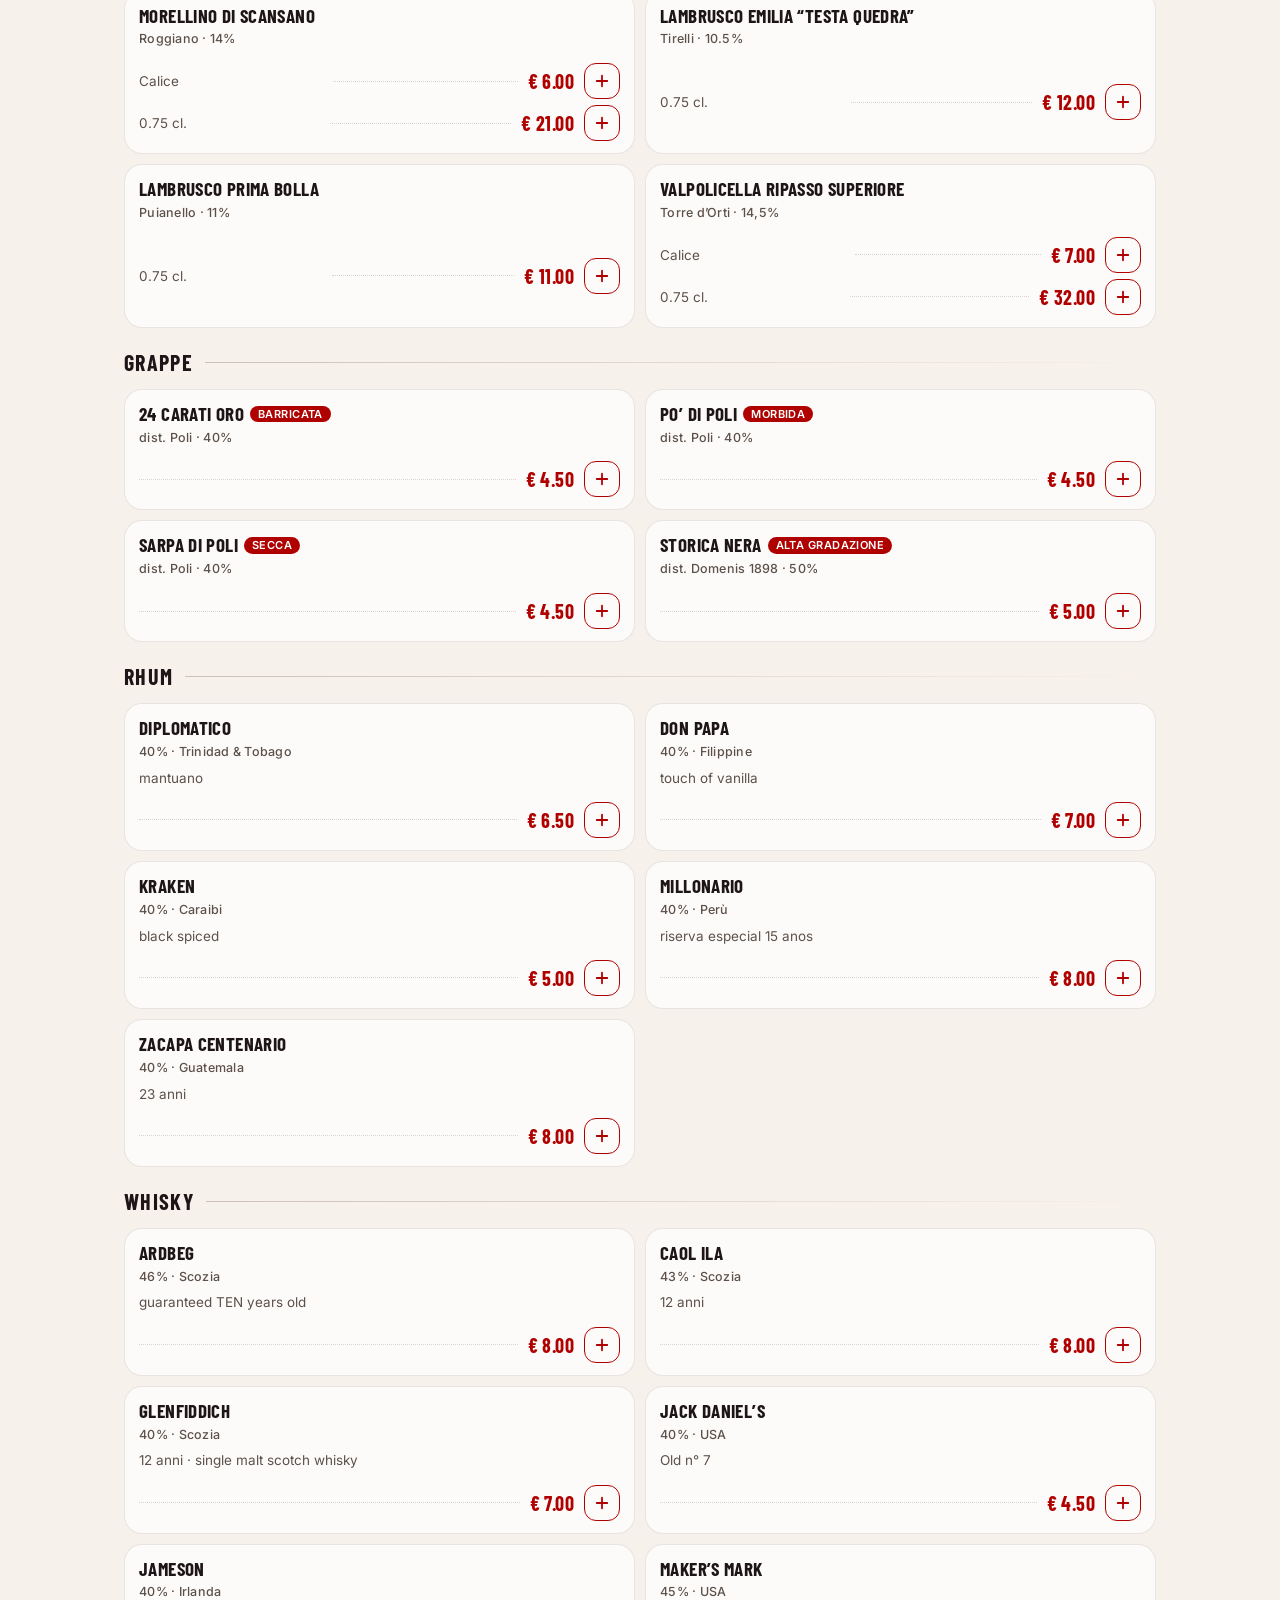
==== commit cdc2820c: "Fix scroll lag, add staff link, and fix admin bugs found in QA Menu: - Remove the blur filter from t" ====
--- a/oktoberfest/index.html
+++ b/oktoberfest/index.html
@@ -130,6 +130,10 @@
       <p class="footer__line" id="footerPhone"></p>
       <div class="footer__notes" id="footerNotes"></div>
       <p class="footer__legal" data-i18n="legal">Prezzi in euro, IVA inclusa. Il menù può subire variazioni.</p>
+      <a class="staff-link" href="admin/" rel="nofollow">
+        <svg viewBox="0 0 24 24" aria-hidden="true"><rect x="5" y="11" width="14" height="10" rx="2"/><path d="M8 11V8a4 4 0 0 1 8 0v3"/></svg>
+        <span data-i18n="staff">Area riservata</span>
+      </a>
     </footer>
   </main>
 
@@ -143,7 +147,7 @@
     </button>
     <button class="list-fab" id="listFab" type="button" aria-controls="listDrawer" aria-expanded="false">
       <svg viewBox="0 0 24 24" aria-hidden="true"><path d="M8 6h12M8 12h12M8 18h12"/><circle cx="4" cy="6" r="1.2" fill="currentColor" stroke="none"/><circle cx="4" cy="12" r="1.2" fill="currentColor" stroke="none"/><circle cx="4" cy="18" r="1.2" fill="currentColor" stroke="none"/></svg>
-      <span class="list-fab__label" data-i18n="myList">La mia lista</span>
+      <span class="list-fab__label" data-i18n="myList">La mia lista</span><span class="list-fab__short" data-i18n="myListShort">Lista</span>
       <span class="list-fab__count" id="listCount" hidden>0</span>
     </button>
     <button class="fab" id="nextSection" type="button" data-i18n-aria="nextSection" aria-label="Sezione successiva">
--- a/oktoberfest/assets/css/style.css
+++ b/oktoberfest/assets/css/style.css
@@ -22,7 +22,7 @@
   --faint: #7d726b;
   --shadow: 0 20px 50px rgba(0, 0, 0, .55);
   --shadow-sm: 0 6px 18px rgba(0, 0, 0, .35);
-  --glass: rgba(14, 11, 12, .72);
+  --glass: rgba(14, 11, 12, .86);
   --grid-ink: rgba(255, 255, 255, .035);
 
   --font-brand: "UnifrakturCook", "Old English Text MT", "Blackletter", serif;
@@ -52,7 +52,7 @@
   --faint: #8b7f78;
   --shadow: 0 20px 50px rgba(80, 30, 10, .18);
   --shadow-sm: 0 6px 18px rgba(80, 30, 10, .12);
-  --glass: rgba(250, 246, 240, .78);
+  --glass: rgba(250, 246, 240, .92);
   --grid-ink: rgba(120, 40, 20, .06);
   --red-glow: rgba(176, 1, 1, .22);
 }
@@ -81,11 +81,12 @@
 .noscript { padding: 20px; text-align: center; background: var(--red); color: #fff; }
 
 /* ---------- Background ---------- */
-.bg { position: fixed; inset: 0; z-index: -1; overflow: hidden; background: radial-gradient(120% 90% at 50% -10%, var(--bg-2), var(--bg) 60%); }
-.bg__glow { position: absolute; border-radius: 50%; filter: blur(80px); opacity: .9; will-change: transform; }
-.bg__glow--a { width: 60vmax; height: 60vmax; left: -20vmax; top: -22vmax; background: radial-gradient(circle, var(--red-glow), transparent 65%); animation: drift 26s var(--ease) infinite alternate; }
-.bg__glow--b { width: 50vmax; height: 50vmax; right: -22vmax; top: 30vh; background: radial-gradient(circle, rgba(253, 246, 7, .13), transparent 65%); animation: drift 32s var(--ease) infinite alternate-reverse; }
-.bg__glow--c { width: 55vmax; height: 55vmax; left: 10vw; bottom: -30vmax; background: radial-gradient(circle, rgba(176, 1, 1, .35), transparent 65%); animation: drift 38s var(--ease) infinite alternate; }
+.bg { position: fixed; inset: 0; z-index: -1; overflow: hidden; pointer-events: none; background: radial-gradient(120% 90% at 50% -10%, var(--bg-2), var(--bg) 60%); transform: translateZ(0); contain: strict; }
+/* Le luci sono gradienti radiali già sfumati: nessun filter:blur, che durante lo scroll costava ~130 ms per frame sui telefoni. */
+.bg__glow { position: absolute; border-radius: 50%; opacity: .9; will-change: transform; backface-visibility: hidden; }
+.bg__glow--a { width: 80vmax; height: 80vmax; left: -30vmax; top: -32vmax; background: radial-gradient(circle closest-side, var(--red-glow), rgba(176,1,1,.18) 45%, transparent 100%); animation: drift 30s ease-in-out infinite alternate; }
+.bg__glow--b { width: 70vmax; height: 70vmax; right: -32vmax; top: 25vh; background: radial-gradient(circle closest-side, rgba(253, 246, 7, .12), rgba(253, 246, 7, .04) 50%, transparent 100%); animation: drift 36s ease-in-out infinite alternate-reverse; }
+.bg__glow--c { width: 75vmax; height: 75vmax; left: 0; bottom: -40vmax; background: radial-gradient(circle closest-side, rgba(176, 1, 1, .32), rgba(176, 1, 1, .1) 50%, transparent 100%); animation: drift 42s ease-in-out infinite alternate; }
 .bg__grid {
   position: absolute; inset: 0;
   background-image:
@@ -96,17 +97,17 @@
   -webkit-mask-image: radial-gradient(80% 60% at 50% 20%, #000 20%, transparent 100%);
 }
 .bg__noise {
-  position: absolute; inset: 0; opacity: .07; mix-blend-mode: overlay;
+  position: absolute; inset: 0; opacity: .035;
   background-image: url("data:image/svg+xml;utf8,<svg xmlns='http://www.w3.org/2000/svg' width='160' height='160'><filter id='n'><feTurbulence type='fractalNoise' baseFrequency='.9' numOctaves='2' stitchTiles='stitch'/></filter><rect width='100%' height='100%' filter='url(%23n)'/></svg>");
 }
 @keyframes drift {
   from { transform: translate3d(0, 0, 0) scale(1); }
-  to   { transform: translate3d(8vw, 6vh, 0) scale(1.15); }
+  to   { transform: translate3d(6vw, 5vh, 0) scale(1.1); }
 }
 
 /* ---------- Progress ---------- */
 .progress { position: fixed; top: 0; left: 0; right: 0; height: 3px; z-index: 60; background: transparent; }
-.progress span { display: block; height: 100%; width: 0; background: linear-gradient(90deg, var(--red), var(--yellow)); box-shadow: 0 0 12px var(--yellow); transition: width .1s linear; }
+.progress span { display: block; height: 100%; width: 100%; transform: scaleX(0); transform-origin: 0 50%; will-change: transform; background: linear-gradient(90deg, var(--red), var(--yellow)); box-shadow: 0 0 12px var(--yellow); }
 
 /* ---------- Topbar ---------- */
 .topbar {
@@ -186,7 +187,8 @@
   -webkit-mask-image: linear-gradient(90deg, transparent 0, #000 var(--gutter), #000 calc(100% - var(--gutter)), transparent 100%);
 }
 .nav__scroller::-webkit-scrollbar, .nav__sub::-webkit-scrollbar { display: none; }
-.nav__sub { padding-top: 0; padding-bottom: 8px; }
+.nav__sub { position: absolute; left: 0; right: 0; top: 100%; max-width: none; padding-top: 0; padding-bottom: 8px; background: var(--glass); backdrop-filter: blur(18px) saturate(140%); -webkit-backdrop-filter: blur(18px) saturate(140%); border-bottom: 1px solid var(--line); }
+.nav__sub > .nav-chip:first-child { margin-left: max(0px, calc((100vw - var(--maxw)) / 2 - var(--gutter))); }
 .nav__sub:not([hidden]) { animation: dropIn .25s var(--ease); }
 
 .nav-chip {
@@ -264,7 +266,7 @@
 .chip--accent { border-color: rgba(253,246,7,.6); color: var(--yellow); }
 
 /* ---------- Sections ---------- */
-.section { padding-top: 26px; scroll-margin-top: calc(var(--topbar-h) + var(--nav-h) + 14px); }
+.section { padding-top: 26px; scroll-margin-top: calc(var(--topbar-h) + var(--nav-h) + 54px); }
 .section__head { display: flex; align-items: flex-end; justify-content: space-between; gap: 12px; margin-bottom: 14px; }
 .section__title {
   margin: 0; font-family: var(--font-display); font-weight: 800; font-size: clamp(34px, 7vw, 52px); line-height: .95;
@@ -311,9 +313,10 @@
 }
 .item__logo img { width: 62px; height: 62px; object-fit: contain; filter: drop-shadow(0 4px 8px rgba(0,0,0,.4)); transition: transform .4s var(--spring); }
 .item:hover .item__logo img { transform: scale(1.08) rotate(-3deg); }
+.item__head > div { min-width: 0; }
 .item__head { display: flex; align-items: flex-start; justify-content: space-between; gap: 10px; min-width: 0; }
 .item__body { min-width: 0; }
-.item__name { margin: 0; font-family: var(--font-display); font-weight: 700; font-size: 21px; line-height: 1.1; letter-spacing: .02em; text-transform: uppercase; }
+.item__name { margin: 0; overflow-wrap: anywhere; font-family: var(--font-display); font-weight: 700; font-size: 21px; line-height: 1.1; letter-spacing: .02em; text-transform: uppercase; }
 .item__badge {
   display: inline-block; vertical-align: 3px; margin-left: 6px; padding: 2px 8px; border-radius: 999px;
   font-family: var(--font-body); font-size: 11px; font-weight: 600; letter-spacing: .04em; text-transform: uppercase;
@@ -322,7 +325,7 @@
 .item__sub { margin: 2px 0 0; color: var(--muted); font-size: 12.5px; font-weight: 500; letter-spacing: .02em; }
 .item__desc { margin: 4px 0 0; color: var(--muted); font-size: 13.5px; line-height: 1.5; }
 .item__desc--clamp { display: -webkit-box; -webkit-line-clamp: 3; -webkit-box-orient: vertical; overflow: hidden; }
-.item__more { margin-top: 4px; border: 0; background: none; padding: 0; color: var(--yellow); font-size: 12.5px; font-weight: 600; }
+.item__more { margin: 0 0 -6px -8px; border: 0; background: none; padding: 10px 8px; min-height: 40px; color: var(--yellow); font-size: 12.5px; font-weight: 600; }
 :root[data-theme="light"] .item__more { color: var(--red); }
 .item__tags { display: flex; flex-wrap: wrap; gap: 6px; margin-top: 8px; }
 .tag {
@@ -331,7 +334,7 @@
 }
 .tag--casa { color: var(--yellow); border-color: rgba(253,246,7,.45); }
 :root[data-theme="light"] .tag--casa { color: var(--red); border-color: rgba(176,1,1,.4); }
-.pill-abv { font-family: var(--font-display); font-weight: 700; font-size: 13px; letter-spacing: .04em; padding: 2px 8px; border-radius: 8px; background: var(--surface-2); border: 1px solid var(--line); }
+.pill-abv { flex: none; font-family: var(--font-display); font-weight: 700; font-size: 13px; letter-spacing: .04em; padding: 2px 8px; border-radius: 8px; background: var(--surface-2); border: 1px solid var(--line); }
 
 /* prices */
 .prices { grid-column: 1 / -1; display: flex; flex-direction: column; gap: 6px; margin-top: 6px; }
@@ -373,7 +376,7 @@
 @keyframes pop { 0% { transform: scale(.6); } 60% { transform: scale(1.18); } 100% { transform: scale(1); } }
 
 /* reveal */
-.reveal { opacity: 0; transform: translateY(16px); transition: opacity .6s var(--ease), transform .6s var(--ease); }
+.reveal { opacity: 0; transform: translate3d(0, 10px, 0); transition: opacity .4s var(--ease), transform .4s var(--ease); }
 .reveal.is-visible { opacity: 1; transform: none; }
 .item.is-hit { animation: hit 1.4s var(--ease); }
 @keyframes hit {
@@ -428,6 +431,9 @@
 .footer .ig-pill { margin: 14px 0 20px; }
 .footer__notes { text-align: left; max-width: 640px; margin: 0 auto; }
 .footer__legal { margin: 20px 0 0; color: var(--faint); font-size: 11.5px; }
+.staff-link { display: inline-flex; align-items: center; gap: 6px; margin-top: 14px; padding: 6px 10px; border-radius: 999px; color: var(--faint); font-size: 12px; text-decoration: none; border: 1px solid transparent; transition: color .2s, border-color .2s; }
+.staff-link svg { width: 14px; height: 14px; }
+.staff-link:hover, .staff-link:focus-visible { color: var(--text); border-color: var(--line-strong); }
 
 /* ---------- Dock (frecce sezione + lista) ---------- */
 .dock {
@@ -461,6 +467,15 @@
 .list-fab.bump { animation: fabBump .45s var(--spring); }
 @keyframes fabBump { 0% { transform: scale(1); } 40% { transform: scale(1.08); } 100% { transform: scale(1); } }
 .list-fab__label { white-space: nowrap; }
+.list-fab__short { display: none; white-space: nowrap; }
+@media (max-width: 374px) {
+  .dock { gap: 6px; }
+  .fab { width: 42px; height: 42px; border-radius: 14px; }
+  .fab--top.is-visible { width: 42px; }
+  .list-fab { height: 50px; padding: 0 14px 0 12px; gap: 8px; font-size: 17px; }
+  .list-fab__label { display: none; }
+  .list-fab__short { display: inline; }
+}
 .list-fab__count {
   min-width: 26px; height: 26px; padding: 0 8px; border-radius: 999px; display: grid; place-items: center;
   background: var(--yellow); color: var(--yellow-ink); font-size: 14px; font-weight: 800; font-family: var(--font-body);
@@ -548,6 +563,14 @@
 :root[data-theme="light"] mark.hl { background: rgba(176,1,1,.18); }
 
 /* ---------- Wider screens ---------- */
+@media (max-width: 359px) {
+  .item--beer { grid-template-columns: 60px 1fr; }
+  .item__logo { width: 60px; height: 60px; }
+  .item__logo img { width: 50px; height: 50px; }
+  .topbar__actions { gap: 4px; }
+  .icon-btn, .lang-btn { width: 38px; height: 38px; }
+  .lang-btn { width: auto; padding: 0 9px; }
+}
 @media (min-width: 720px) {
   :root { --gutter: 24px; }
   .item--beer { grid-template-areas: "logo head" "logo body"; }
@@ -565,7 +588,7 @@
 /* ---------- Reduced motion ---------- */
 @media (prefers-reduced-motion: reduce) {
   html { scroll-behavior: auto; }
-  .bg__glow { animation: none !important; }
+  .bg__glow { animation: none !important; will-change: auto; }
   .reveal { opacity: 1; transform: none; transition: none; }
   *, *::before, *::after { animation-duration: .01ms !important; transition-duration: .01ms !important; }
 }
